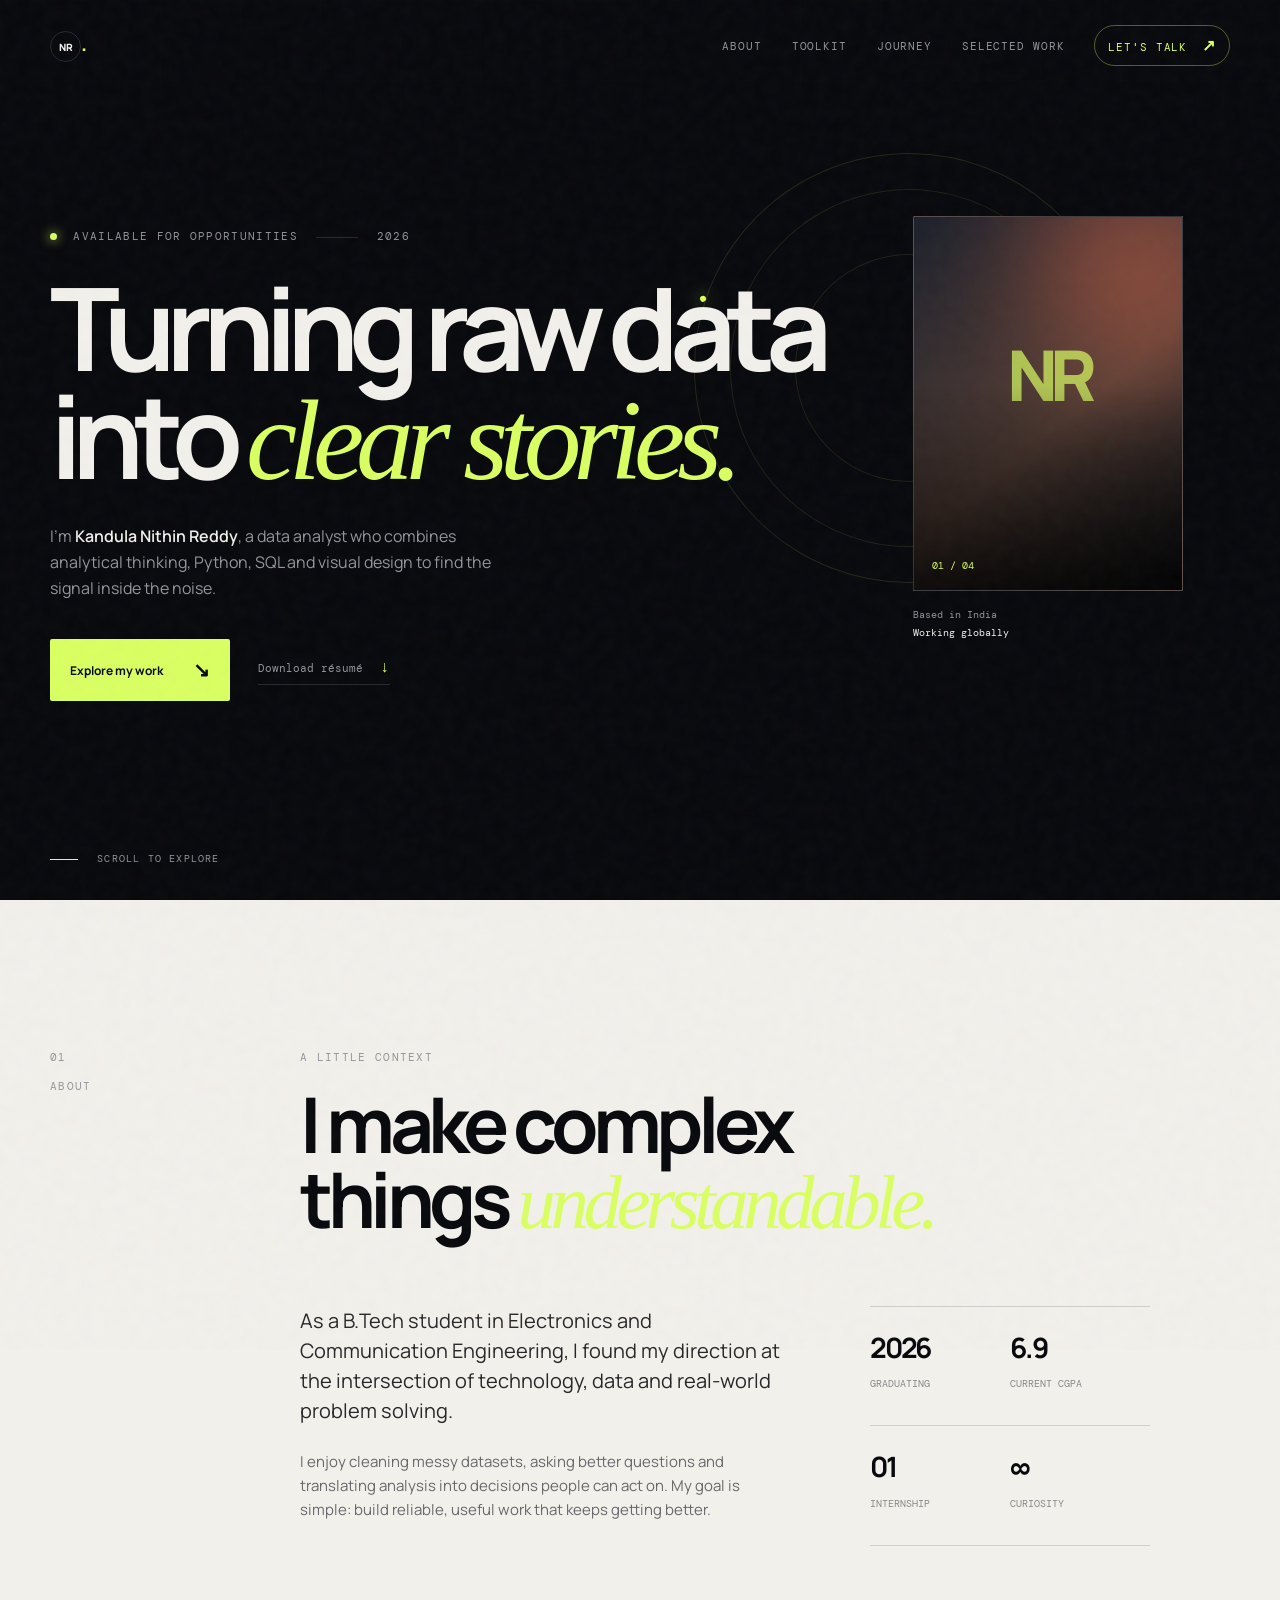
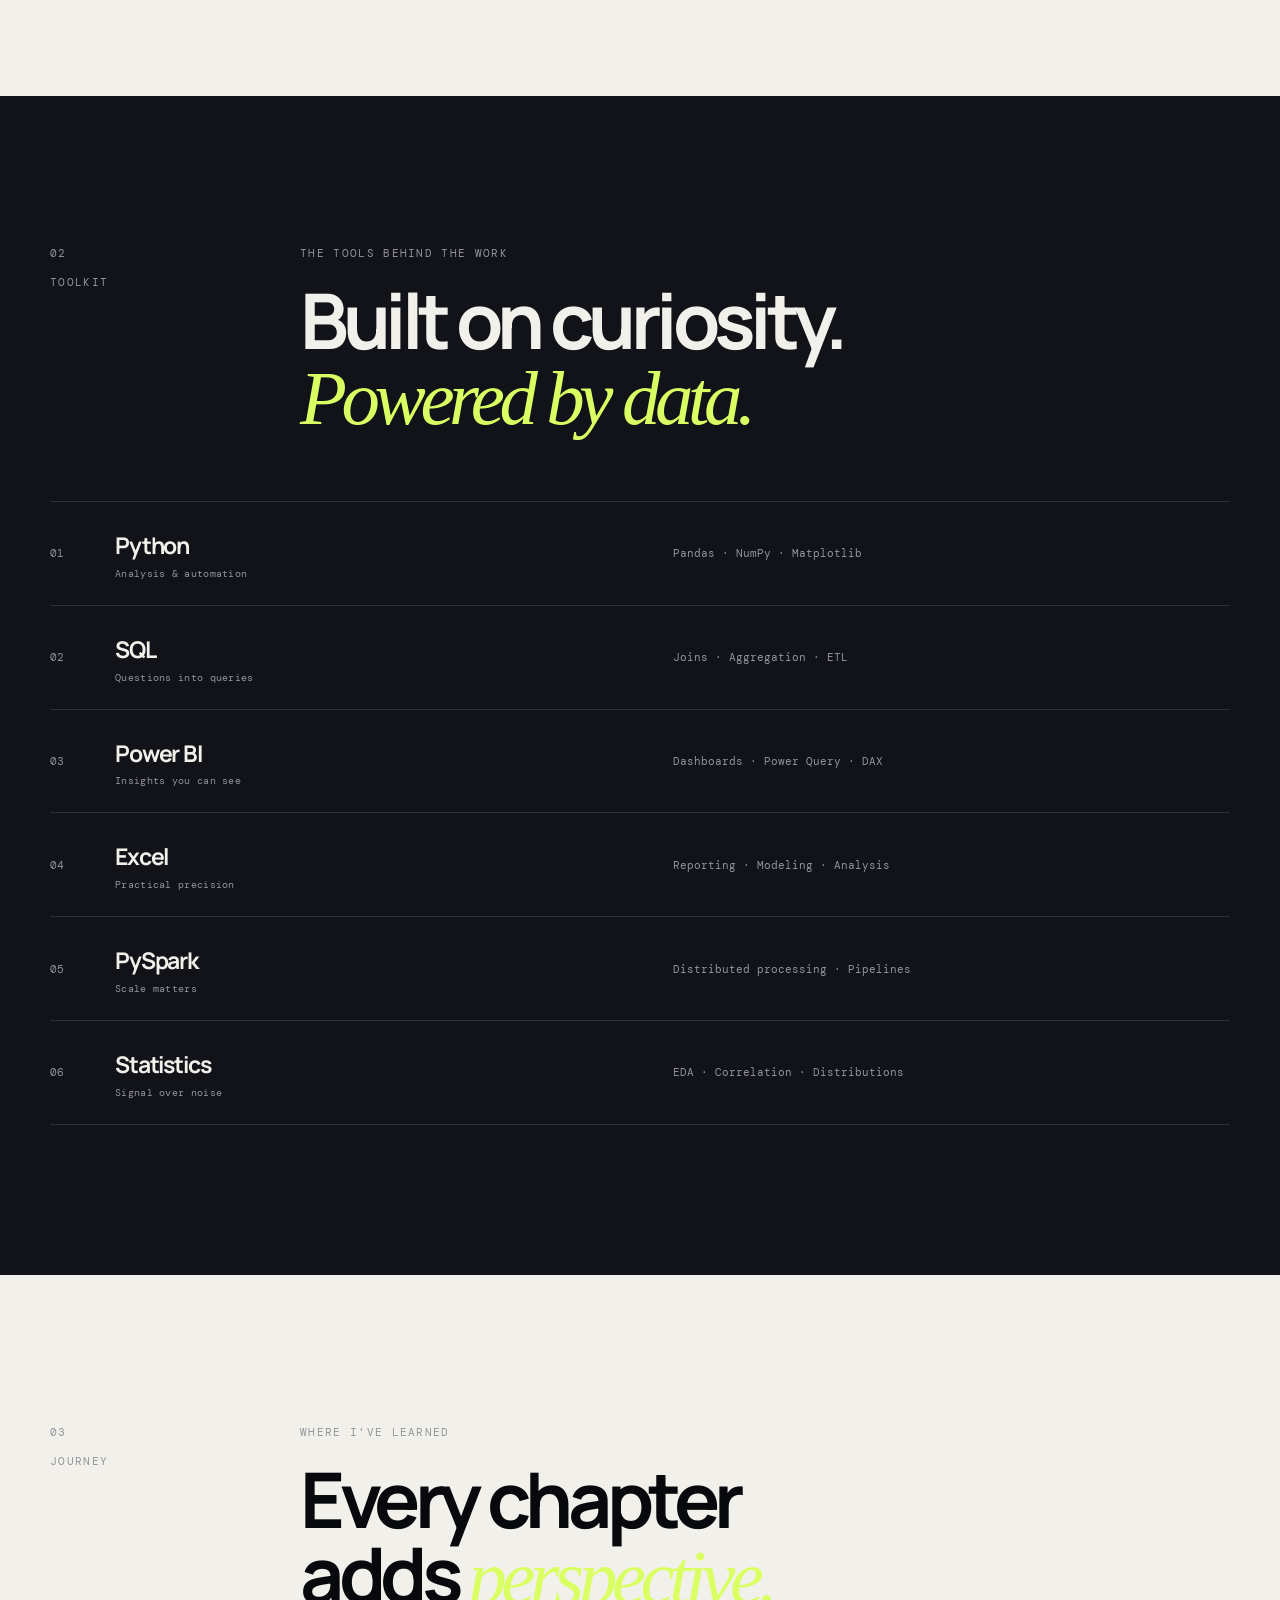
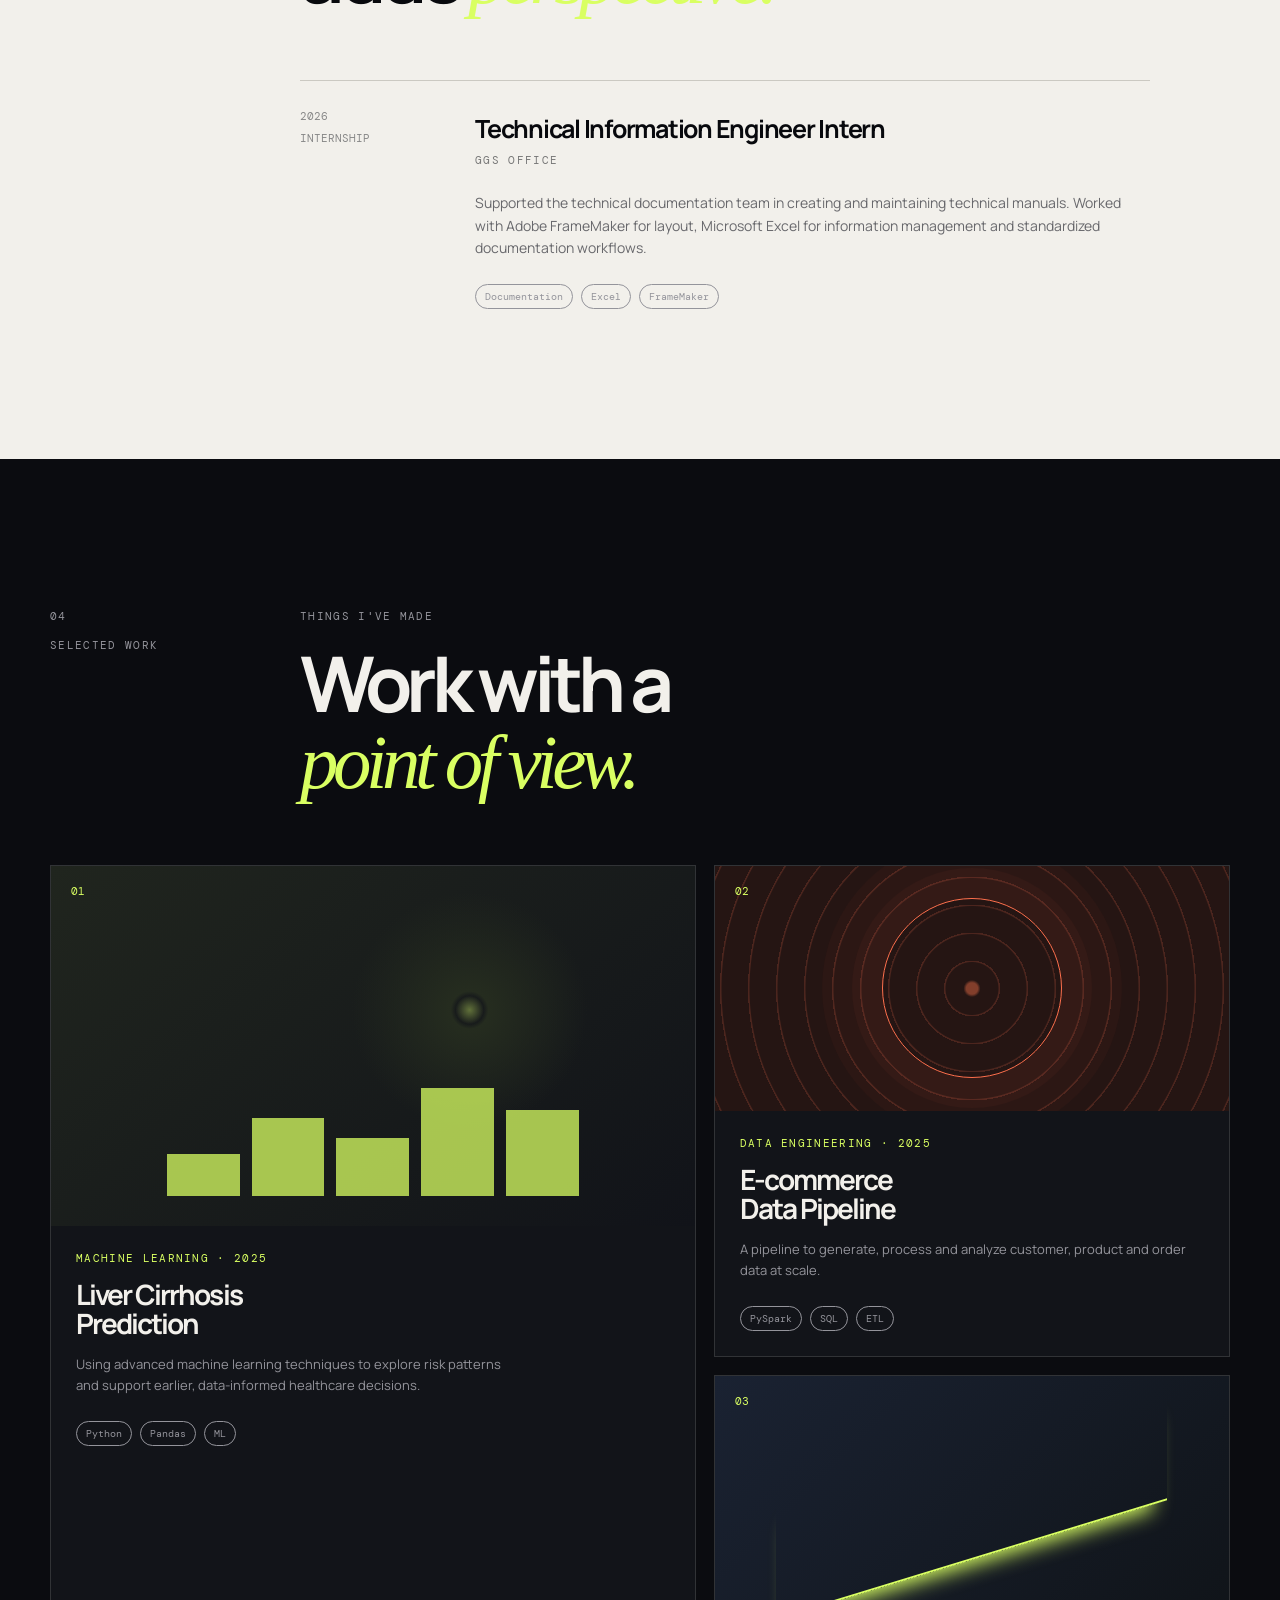
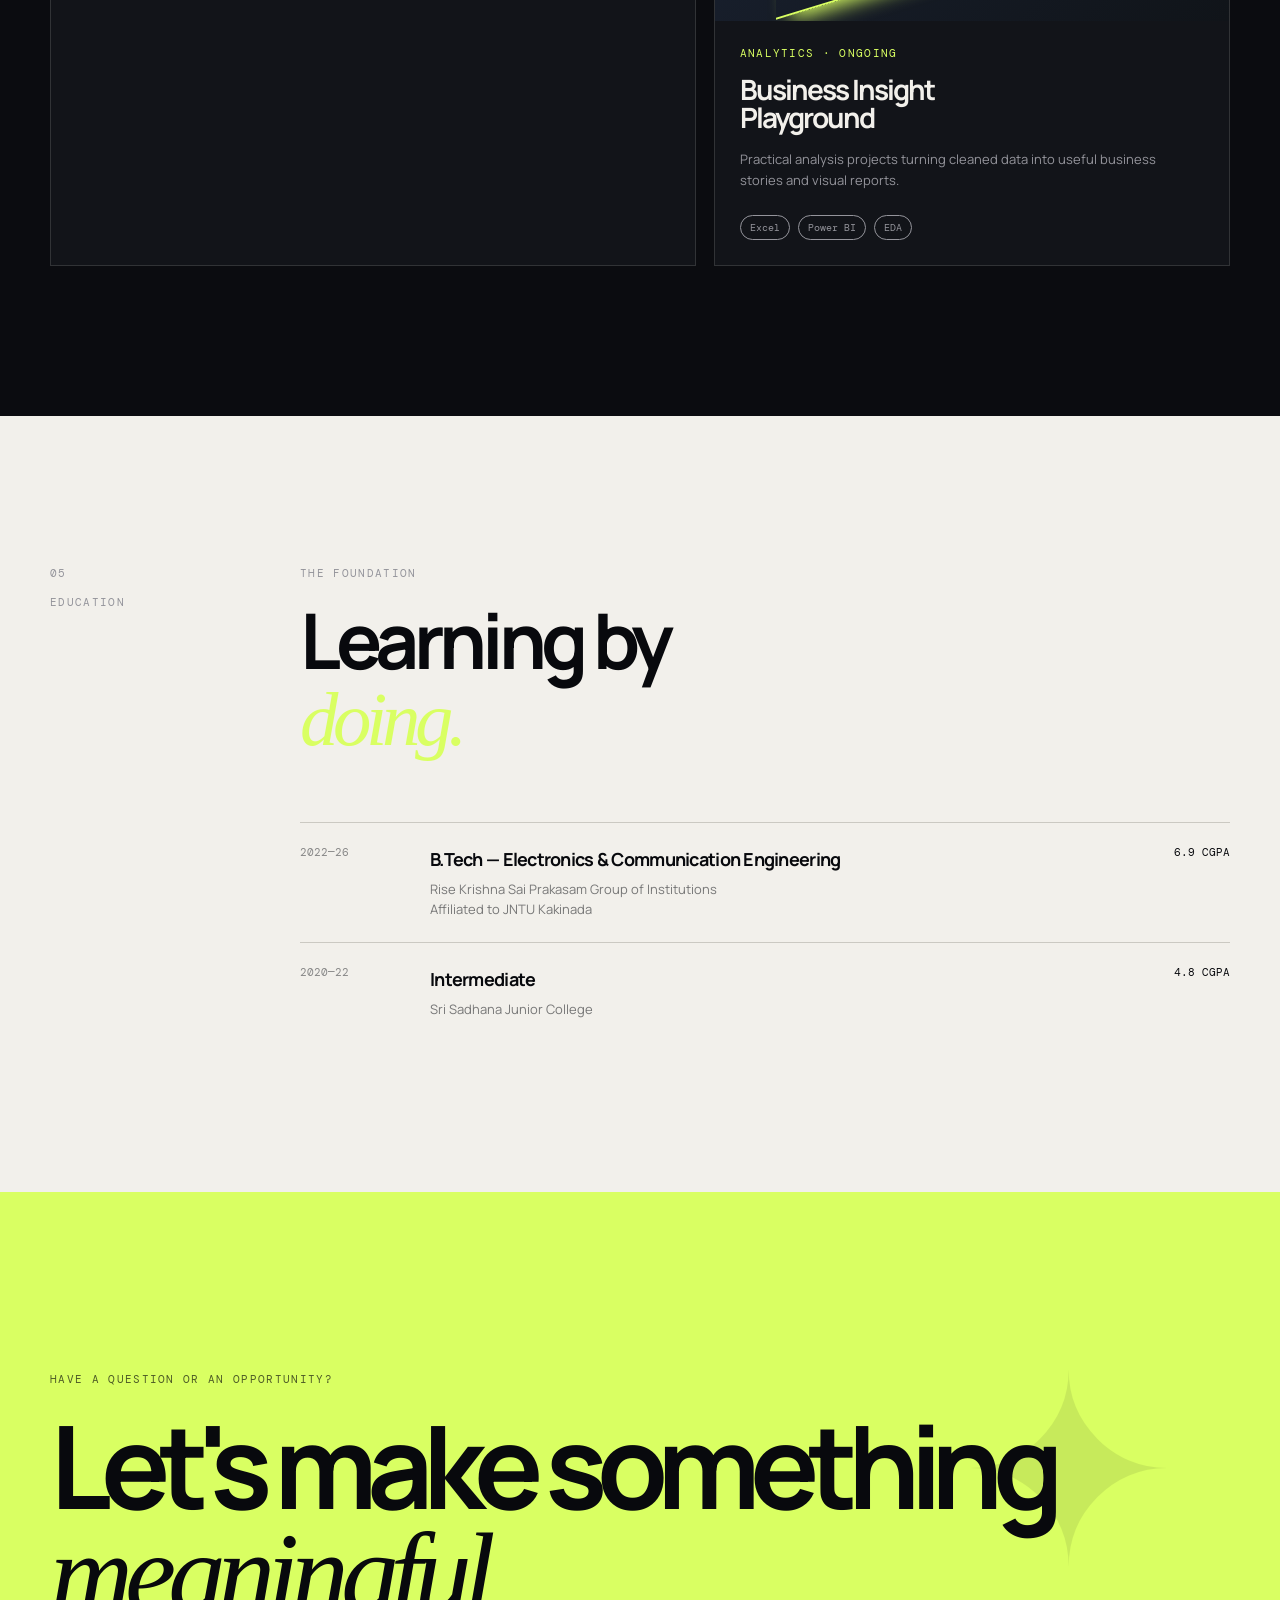
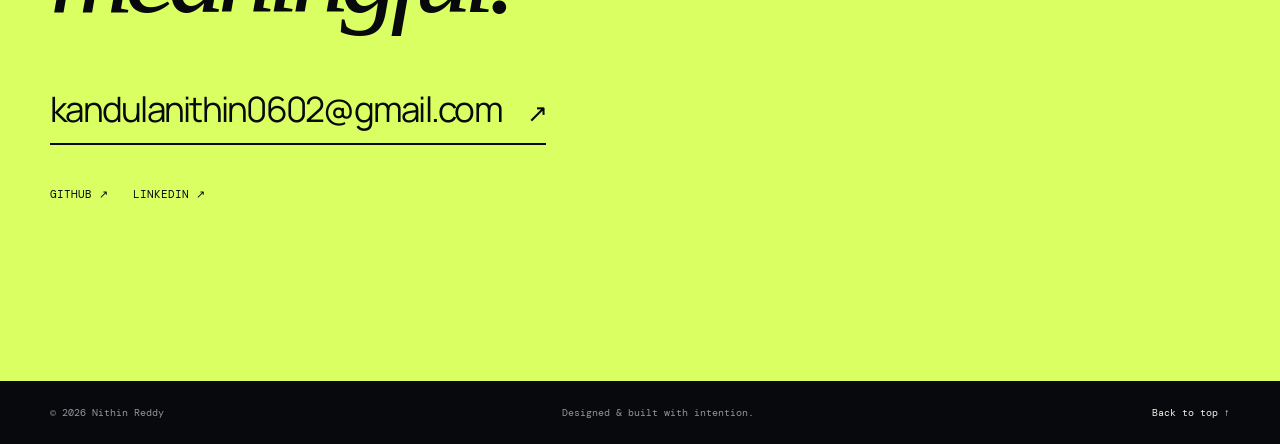
==== index.html @ 6dc70c44 "Create cinematic portfolio redesign with responsive motion and premium visual system." ====
<!doctype html>
<html lang="en">
<head>
  <meta charset="UTF-8">
  <meta name="viewport" content="width=device-width, initial-scale=1.0">
  <meta name="theme-color" content="#08090d">
  <meta name="description" content="Kandula Nithin Reddy — Data Analyst building clear stories from complex data.">
  <title>Nithin Reddy — Data Analyst</title>
  <link rel="preconnect" href="https://fonts.googleapis.com">
  <link rel="preconnect" href="https://fonts.gstatic.com" crossorigin>
  <link href="https://fonts.googleapis.com/css2?family=DM+Mono:wght@400;500&family=Manrope:wght@400;500;600;700;800&display=swap" rel="stylesheet">
  <link rel="stylesheet" href="style.css">
</head>
<body>
  <div class="noise" aria-hidden="true"></div>
  <div class="progress" aria-hidden="true"><span></span></div>

  <header class="navbar" id="top">
    <div class="container nav-container">
      <a class="logo" href="#home" aria-label="Nithin Reddy home"><span>NR</span><i>.</i></a>
      <button class="menu-toggle" type="button" aria-label="Open navigation" aria-expanded="false"><span></span><span></span></button>
      <nav aria-label="Primary navigation">
        <a href="#about">About</a><a href="#skills">Toolkit</a><a href="#experience">Journey</a><a href="#projects">Selected work</a><a href="#contact" class="nav-contact">Let's talk <b>↗</b></a>
      </nav>
    </div>
  </header>

  <main>
    <section id="home" class="hero container">
      <div class="hero-orbit" aria-hidden="true"><span></span><span></span><span></span></div>
      <div class="hero-copy reveal">
        <p class="eyebrow"><span class="status-dot"></span> Available for opportunities <span class="eyebrow-line"></span> 2026</p>
        <h1>Turning raw data<br>into <em>clear stories.</em></h1>
        <p class="hero-description">I'm <strong>Kandula Nithin Reddy</strong>, a data analyst who combines analytical thinking, Python, SQL and visual design to find the signal inside the noise.</p>
        <div class="hero-actions"><a class="button button-primary" href="#projects">Explore my work <span>↘</span></a><a class="text-link" href="assets/resume.pdf" download>Download résumé <span>↓</span></a></div>
      </div>
      <div class="hero-aside reveal reveal-delay">
        <div class="portrait-frame"><div class="portrait-glow"></div><img src="assets/profile.jpeg" alt="Portrait of Nithin Reddy" onerror="this.style.display='none'"><span class="portrait-initials">NR</span><span class="frame-label">01 / 04</span></div>
        <p class="aside-note">Based in India<br><span>Working globally</span></p>
      </div>
      <div class="scroll-cue"><span></span> Scroll to explore</div>
    </section>

    <section id="about" class="section about-section">
      <div class="container split-layout"><div class="section-marker reveal">01 <span>About</span></div><div class="section-content reveal"><p class="eyebrow">A little context</p><h2>I make complex<br>things <em>understandable.</em></h2><div class="about-grid"><div><p class="lead">As a B.Tech student in Electronics and Communication Engineering, I found my direction at the intersection of technology, data and real-world problem solving.</p><p>I enjoy cleaning messy datasets, asking better questions and translating analysis into decisions people can act on. My goal is simple: build reliable, useful work that keeps getting better.</p></div><div class="facts"><div><b>2026</b><span>Graduating</span></div><div><b>6.9</b><span>Current CGPA</span></div><div><b>01</b><span>Internship</span></div><div><b>∞</b><span>Curiosity</span></div></div></div></div></div>
    </section>

    <section id="skills" class="section skills-section"><div class="container"><div class="section-heading reveal"><div class="section-marker">02 <span>Toolkit</span></div><div><p class="eyebrow">The tools behind the work</p><h2>Built on curiosity.<br><em>Powered by data.</em></h2></div></div><div class="skills-list reveal"><div><span>01</span><h3>Python <small>Analysis & automation</small></h3><p>Pandas · NumPy · Matplotlib</p></div><div><span>02</span><h3>SQL <small>Questions into queries</small></h3><p>Joins · Aggregation · ETL</p></div><div><span>03</span><h3>Power BI <small>Insights you can see</small></h3><p>Dashboards · Power Query · DAX</p></div><div><span>04</span><h3>Excel <small>Practical precision</small></h3><p>Reporting · Modeling · Analysis</p></div><div><span>05</span><h3>PySpark <small>Scale matters</small></h3><p>Distributed processing · Pipelines</p></div><div><span>06</span><h3>Statistics <small>Signal over noise</small></h3><p>EDA · Correlation · Distributions</p></div></div></div></section>

    <section id="experience" class="section experience-section"><div class="container split-layout"><div class="section-marker reveal">03 <span>Journey</span></div><div class="section-content reveal"><p class="eyebrow">Where I've learned</p><h2>Every chapter<br>adds <em>perspective.</em></h2><article class="experience-card"><div class="experience-meta"><span>2026</span><span>Internship</span></div><div><h3>Technical Information Engineer Intern</h3><p class="company">GGS Office</p><p>Supported the technical documentation team in creating and maintaining technical manuals. Worked with Adobe FrameMaker for layout, Microsoft Excel for information management and standardized documentation workflows.</p><div class="tags"><span>Documentation</span><span>Excel</span><span>FrameMaker</span></div></div></article></div></div></section>

    <section id="projects" class="section projects-section"><div class="container"><div class="section-heading reveal"><div class="section-marker">04 <span>Selected work</span></div><div><p class="eyebrow">Things I've made</p><h2>Work with a<br><em>point of view.</em></h2></div></div><div class="projects-grid"><article class="project-card project-feature reveal"><div class="project-visual visual-one"><span>01</span><div class="data-bars"><i></i><i></i><i></i><i></i><i></i></div></div><div class="project-body"><p class="project-type">Machine learning · 2025</p><h3>Liver Cirrhosis<br>Prediction</h3><p>Using advanced machine learning techniques to explore risk patterns and support earlier, data-informed healthcare decisions.</p><div class="tags"><span>Python</span><span>Pandas</span><span>ML</span></div></div></article><article class="project-card reveal reveal-delay"><div class="project-visual visual-two"><span>02</span><div class="ring"></div></div><div class="project-body"><p class="project-type">Data engineering · 2025</p><h3>E-commerce<br>Data Pipeline</h3><p>A pipeline to generate, process and analyze customer, product and order data at scale.</p><div class="tags"><span>PySpark</span><span>SQL</span><span>ETL</span></div></div></article><article class="project-card reveal"><div class="project-visual visual-three"><span>03</span><div class="chart-line"></div></div><div class="project-body"><p class="project-type">Analytics · Ongoing</p><h3>Business Insight<br>Playground</h3><p>Practical analysis projects turning cleaned data into useful business stories and visual reports.</p><div class="tags"><span>Excel</span><span>Power BI</span><span>EDA</span></div></div></article></div></div></section>

    <section id="education" class="section education-section"><div class="container split-layout"><div class="section-marker reveal">05 <span>Education</span></div><div class="section-content reveal"><p class="eyebrow">The foundation</p><h2>Learning by<br><em>doing.</em></h2><div class="education-row"><span>2022—26</span><div><h3>B.Tech — Electronics & Communication Engineering</h3><p>Rise Krishna Sai Prakasam Group of Institutions<br>Affiliated to JNTU Kakinada</p></div><strong>6.9 CGPA</strong></div><div class="education-row"><span>2020—22</span><div><h3>Intermediate</h3><p>Sri Sadhana Junior College</p></div><strong>4.8 CGPA</strong></div></div></div></section>

    <section id="contact" class="contact-section"><div class="container contact-inner reveal"><p class="eyebrow">Have a question or an opportunity?</p><h2>Let's make something<br><em>meaningful.</em></h2><a class="contact-email" href="mailto:kandulanithin0602@gmail.com">kandulanithin0602@gmail.com <span>↗</span></a><div class="social-links"><a href="https://github.com/KandulaReddy0602" target="_blank" rel="noreferrer">GitHub ↗</a><a href="https://www.linkedin.com/in/kandula-nithin-3bbb7a274" target="_blank" rel="noreferrer">LinkedIn ↗</a></div></div></section>
  </main>
  <footer><div class="container"><span>© 2026 Nithin Reddy</span><span>Designed & built with intention.</span><a href="#top">Back to top ↑</a></div></footer>
  <script src="script.js"></script>
</body>
</html>
---- style.css ----
@import url('https://fonts.googleapis.com/css2?family=DM+Mono:wght@400;500&family=Manrope:wght@400;500;600;700;800&display=swap');
:root{--ink:#08090d;--paper:#f2f0eb;--muted:#94949b;--line:rgba(242,240,235,.14);--acid:#d9ff62;--orange:#ff704d;--max:1180px}*{box-sizing:border-box;margin:0;padding:0}html{scroll-behavior:smooth}body{background:var(--ink);color:var(--paper);font-family:Manrope, sans-serif;line-height:1.6;overflow-x:hidden}body:before{content:"";position:fixed;inset:0;pointer-events:none;opacity:.06;background-image:linear-gradient(rgba(255,255,255,.15) 1px,transparent 1px),linear-gradient(90deg,rgba(255,255,255,.15) 1px,transparent 1px);background-size:80px 80px;mask-image:linear-gradient(to bottom,black,transparent 70%)}a{color:inherit;text-decoration:none}.container{width:min(calc(100% - 80px),var(--max));margin:auto}.noise{position:fixed;inset:-50%;z-index:20;pointer-events:none;opacity:.045;background-image:url("data:image/svg+xml,%3Csvg viewBox='0 0 180 180' xmlns='http://www.w3.org/2000/svg'%3E%3Cfilter id='n'%3E%3CfeTurbulence type='fractalNoise' baseFrequency='.8' numOctaves='4' stitchTiles='stitch'/%3E%3C/filter%3E%3Crect width='100%25' height='100%25' filter='url(%23n)' opacity='.7'/%3E%3C/svg%3E");animation:noise .2s steps(2) infinite}.progress{position:fixed;top:0;left:0;right:0;height:3px;z-index:100;background:transparent}.progress span{display:block;height:100%;width:0;background:var(--acid);box-shadow:0 0 16px var(--acid)}.navbar{position:fixed;top:0;left:0;right:0;z-index:50;padding:25px 0;border-bottom:1px solid transparent;transition:.3s}.navbar.scrolled{background:rgba(8,9,13,.82);backdrop-filter:blur(16px);border-color:var(--line)}.nav-container{display:flex;justify-content:space-between;align-items:center}.logo{font-size:19px;font-weight:800;letter-spacing:-1px}.logo span{display:inline-grid;place-items:center;width:31px;height:31px;border:1px solid var(--line);border-radius:50%;font-size:10px;letter-spacing:0}.logo i{color:var(--acid);font-style:normal}.navbar nav{display:flex;align-items:center;gap:30px;font:11px 'DM Mono',monospace;text-transform:uppercase;letter-spacing:.08em;color:var(--muted)}nav a{transition:.25s}nav a:hover{color:var(--paper)}.nav-contact{color:var(--acid);border:1px solid rgba(217,255,98,.35);padding:9px 13px;border-radius:30px}.nav-contact b{font-size:16px;margin-left:7px}.menu-toggle{display:none;background:none;border:0}.hero{min-height:100vh;position:relative;display:flex;align-items:center;padding-top:110px;padding-bottom:80px}.hero-copy{width:68%;position:relative;z-index:2}.eyebrow,.project-type,.company{font:11px 'DM Mono',monospace;letter-spacing:.12em;text-transform:uppercase;color:var(--muted)}.status-dot{display:inline-block;width:7px;height:7px;background:var(--acid);border-radius:50%;margin-right:8px;box-shadow:0 0 12px var(--acid)}.eyebrow-line{display:inline-block;width:42px;height:1px;background:var(--line);vertical-align:middle;margin:0 10px}.hero h1{font-size:clamp(60px,9vw,128px);line-height:.94;letter-spacing:-.085em;font-weight:700;margin:30px 0}.hero h1 em,.section-content h2 em,.section-heading h2 em,.contact-inner h2 em{font-family:Georgia,serif;font-weight:400;color:var(--acid);letter-spacing:-.07em}.hero-description{max-width:465px;color:var(--muted);font-size:16px}.hero-description strong{color:var(--paper);font-weight:600}.hero-actions{display:flex;align-items:center;gap:28px;margin-top:38px}.button{display:inline-flex;gap:30px;align-items:center;padding:15px 20px;font-size:12px;font-weight:700}.button-primary{background:var(--acid);color:var(--ink);border-radius:2px}.button-primary span{font-size:20px}.text-link{font:11px 'DM Mono',monospace;color:var(--muted);border-bottom:1px solid var(--line);padding-bottom:7px}.text-link span{font-size:16px;color:var(--acid);margin-left:10px}.hero-aside{position:absolute;right:4%;top:24%;width:270px}.portrait-frame{height:375px;position:relative;border:1px solid var(--line);overflow:hidden;background:linear-gradient(140deg,#1b202b,#513c34 55%,#101216)}.portrait-frame:after{content:"";position:absolute;inset:0;background:linear-gradient(transparent 45%,rgba(0,0,0,.8))}.portrait-frame img{width:100%;height:100%;object-fit:cover;filter:grayscale(1) contrast(1.1);mix-blend-mode:screen;opacity:.75}.portrait-initials{position:absolute;top:42%;left:50%;transform:translate(-50%,-50%);font-size:70px;letter-spacing:-.12em;color:rgba(217,255,98,.7);font-weight:800}.frame-label{position:absolute;bottom:18px;left:18px;z-index:2;font:10px 'DM Mono',monospace;color:var(--acid)}.portrait-glow{position:absolute;width:180px;height:180px;border-radius:50%;background:var(--orange);filter:blur(65px);opacity:.5;top:-40px;right:-40px}.aside-note{font:10px 'DM Mono',monospace;color:var(--muted);line-height:1.8;margin-top:15px}.aside-note span{color:var(--paper)}.scroll-cue{position:absolute;bottom:35px;left:0;font:10px 'DM Mono',monospace;color:var(--muted);text-transform:uppercase;letter-spacing:.12em}.scroll-cue span{display:inline-block;width:28px;height:1px;background:var(--acid);vertical-align:middle;margin-right:12px}.hero-orbit{position:absolute;right:9%;top:17%;width:430px;height:430px;border:1px solid rgba(217,255,98,.12);border-radius:50%;transform:rotate(-24deg)}.hero-orbit:before,.hero-orbit:after{content:"";position:absolute;inset:35px;border:1px solid rgba(217,255,98,.1);border-radius:50%;transform:rotate(60deg)}.hero-orbit:after{inset:100px;transform:rotate(-30deg)}.hero-orbit span{position:absolute;width:6px;height:6px;border-radius:50%;background:var(--acid);box-shadow:0 0 18px var(--acid)}.hero-orbit span:first-child{top:15%;left:12%}.hero-orbit span:nth-child(2){right:5%;top:45%;background:var(--orange);box-shadow:0 0 18px var(--orange)}.hero-orbit span:last-child{bottom:12%;left:45%}.section{padding:150px 0}.about-section,.experience-section,.education-section{background:var(--paper);color:var(--ink)}.split-layout{display:grid;grid-template-columns:180px 1fr;gap:70px}.section-marker{font:11px 'DM Mono',monospace;color:var(--muted);text-transform:uppercase;letter-spacing:.12em}.section-marker span{display:block;margin-top:15px;color:inherit}.section-content h2,.section-heading h2{font-size:clamp(44px,6vw,78px);line-height:.98;letter-spacing:-.07em;margin:22px 0 65px}.about-grid{display:grid;grid-template-columns:1fr 280px;gap:80px;max-width:850px}.about-grid p{color:#68686c;font-size:15px;margin-bottom:24px}.about-grid .lead{font-size:20px;line-height:1.5;color:#28282b}.facts{display:grid;grid-template-columns:1fr 1fr;gap:0;border-top:1px solid #d0cec8}.facts div{padding:18px 0;border-bottom:1px solid #d0cec8}.facts b{display:block;font-size:28px;letter-spacing:-.08em}.facts span{font:10px 'DM Mono',monospace;text-transform:uppercase;color:#888}.skills-section{background:#111319}.section-heading{display:grid;grid-template-columns:180px 1fr;gap:70px}.section-heading h2{margin-top:22px}.skills-list{border-top:1px solid var(--line)}.skills-list>div{display:grid;grid-template-columns:65px 1fr 1fr;align-items:center;border-bottom:1px solid var(--line);padding:25px 0;transition:.3s}.skills-list>div:hover{padding-left:15px;color:var(--acid)}.skills-list span{font:11px 'DM Mono',monospace;color:var(--muted)}.skills-list h3{font-size:23px;letter-spacing:-.05em}.skills-list h3 small{display:block;font:10px 'DM Mono',monospace;color:var(--muted);letter-spacing:.03em;margin-top:3px}.skills-list p{font:11px 'DM Mono',monospace;color:var(--muted)}.experience-card{border-top:1px solid #cbc9c2;padding-top:28px;display:grid;grid-template-columns:145px 1fr;gap:30px;max-width:850px}.experience-meta{font:11px 'DM Mono',monospace;text-transform:uppercase;color:#888}.experience-meta span{display:block;margin-bottom:8px}.experience-card h3{font-size:25px;letter-spacing:-.05em;margin-bottom:4px}.experience-card .company{color:#777;margin-bottom:25px}.experience-card p:not(.company){color:#68686c;max-width:650px;font-size:14px}.tags{display:flex;flex-wrap:wrap;gap:8px;margin-top:25px}.tags span{font:10px 'DM Mono',monospace;border:1px solid currentColor;border-radius:20px;padding:5px 9px;color:var(--muted)}.projects-section{background:#0b0c10}.projects-grid{display:grid;grid-template-columns:1.25fr 1fr;gap:18px}.project-card{border:1px solid var(--line);background:#121419;transition:.4s;overflow:hidden}.project-card:hover{transform:translateY(-8px);border-color:rgba(217,255,98,.5)}.project-feature{grid-row:span 2}.project-visual{height:245px;position:relative;overflow:hidden}.project-feature .project-visual{height:360px}.project-visual>span{position:absolute;top:18px;left:20px;z-index:2;font:11px 'DM Mono',monospace;color:var(--acid)}.visual-one{background:radial-gradient(circle at 65% 40%,#61713a,transparent 3%,#252c1f 4%,transparent 25%),linear-gradient(140deg,#20251e,#111319)}.visual-two{background:radial-gradient(circle,#823e2b 0 2%,transparent 3%),repeating-radial-gradient(circle at 50% 50%,transparent 0 26px,rgba(255,112,77,.18) 27px 28px),#251513}.visual-three{background:linear-gradient(135deg,#1a2232,#101419)}.data-bars{position:absolute;bottom:30px;left:18%;right:18%;height:120px;display:flex;gap:12px;align-items:end}.data-bars i{display:block;flex:1;background:var(--acid);opacity:.75}.data-bars i:nth-child(1){height:35%}.data-bars i:nth-child(2){height:65%}.data-bars i:nth-child(3){height:48%}.data-bars i:nth-child(4){height:90%}.data-bars i:nth-child(5){height:72%}.ring{position:absolute;width:180px;height:180px;border:1px solid var(--orange);border-radius:50%;left:50%;top:50%;transform:translate(-50%,-50%);box-shadow:0 0 0 30px rgba(255,112,77,.04),0 0 0 60px rgba(255,112,77,.03)}.chart-line{position:absolute;inset:25% 12%;border-bottom:2px solid var(--acid);transform:skewY(-17deg);box-shadow:0 20px 20px -15px var(--acid)}.project-body{padding:25px}.project-type{color:var(--acid);margin-bottom:15px}.project-body h3{font-size:28px;letter-spacing:-.07em;line-height:1.02;margin-bottom:17px}.project-body>p:not(.project-type){font-size:13px;color:var(--muted);max-width:450px}.education-row{display:grid;grid-template-columns:130px 1fr 100px;border-top:1px solid #cbc9c2;padding:22px 0;align-items:start}.education-row>span,.education-row>strong{font:11px 'DM Mono',monospace;color:#888}.education-row h3{font-size:18px;letter-spacing:-.04em}.education-row p{font-size:13px;color:#777;margin-top:5px}.education-row strong{text-align:right;color:var(--ink)}.contact-section{padding:180px 0;background:var(--acid);color:var(--ink);position:relative;overflow:hidden}.contact-section:after{content:"✦";position:absolute;right:8%;top:18%;font-size:260px;line-height:1;opacity:.08}.contact-inner{position:relative;z-index:1}.contact-inner .eyebrow{color:#4d5b26}.contact-inner h2{font-size:clamp(58px,9vw,125px);line-height:.9;letter-spacing:-.09em;margin:28px 0 55px}.contact-inner h2 em{color:var(--ink)}.contact-email{font-size:clamp(20px,3vw,35px);letter-spacing:-.05em;border-bottom:2px solid var(--ink);padding-bottom:10px}.contact-email span{font-size:.7em;margin-left:20px}.social-links{display:flex;gap:25px;margin-top:50px;font:11px 'DM Mono',monospace;text-transform:uppercase}.social-links a:hover{text-decoration:underline}footer{padding:25px 0;font:10px 'DM Mono',monospace;color:var(--muted)}footer .container{display:flex;justify-content:space-between}footer a{color:var(--paper)}.reveal{opacity:0;transform:translateY(25px);transition:opacity .8s ease,transform .8s ease}.reveal.visible{opacity:1;transform:none}.reveal-delay{transition-delay:.2s}@keyframes noise{0%{transform:translate(0)}25%{transform:translate(2%,1%)}50%{transform:translate(-1%,2%)}75%{transform:translate(1%,-2%)}100%{transform:translate(0)}}@media(max-width:800px){.container{width:min(calc(100% - 40px),var(--max))}.navbar{padding:18px 0}.menu-toggle{display:block;z-index:3}.menu-toggle span{display:block;width:23px;height:1px;background:var(--paper);margin:6px}.navbar nav{display:none;position:absolute;top:0;left:0;right:0;height:100vh;background:var(--ink);padding:100px 20px;flex-direction:column;align-items:flex-start;font-size:22px}.navbar nav.open{display:flex}.hero{min-height:900px;align-items:flex-start;padding-top:170px}.hero-copy{width:100%}.hero h1{font-size:clamp(57px,16vw,95px)}.hero-aside{position:absolute;top:auto;bottom:60px;right:20px;width:145px}.portrait-frame{height:190px}.hero-orbit{width:280px;height:280px;right:-70px;top:25%;opacity:.5}.scroll-cue{bottom:20px}.section{padding:100px 0}.split-layout,.section-heading{display:block}.section-marker{margin-bottom:45px}.section-content h2,.section-heading h2{margin-bottom:45px}.about-grid{display:block}.facts{margin-top:40px}.skills-list>div{grid-template-columns:40px 1fr}.skills-list p{grid-column:2;margin-top:10px}.experience-card{grid-template-columns:1fr;gap:15px}.projects-grid{display:block}.project-card{margin-bottom:18px}.project-feature .project-visual,.project-visual{height:240px}.education-row{grid-template-columns:75px 1fr}.education-row strong{grid-column:2;text-align:left;margin-top:10px}.contact-section{padding:120px 0}.contact-inner h2{font-size:17vw}footer .container{flex-direction:column;gap:10px}.hero-actions{flex-wrap:wrap}}
@media(prefers-reduced-motion:reduce){*,*:before,*:after{scroll-behavior:auto!important;animation:none!important;transition:none!important}}
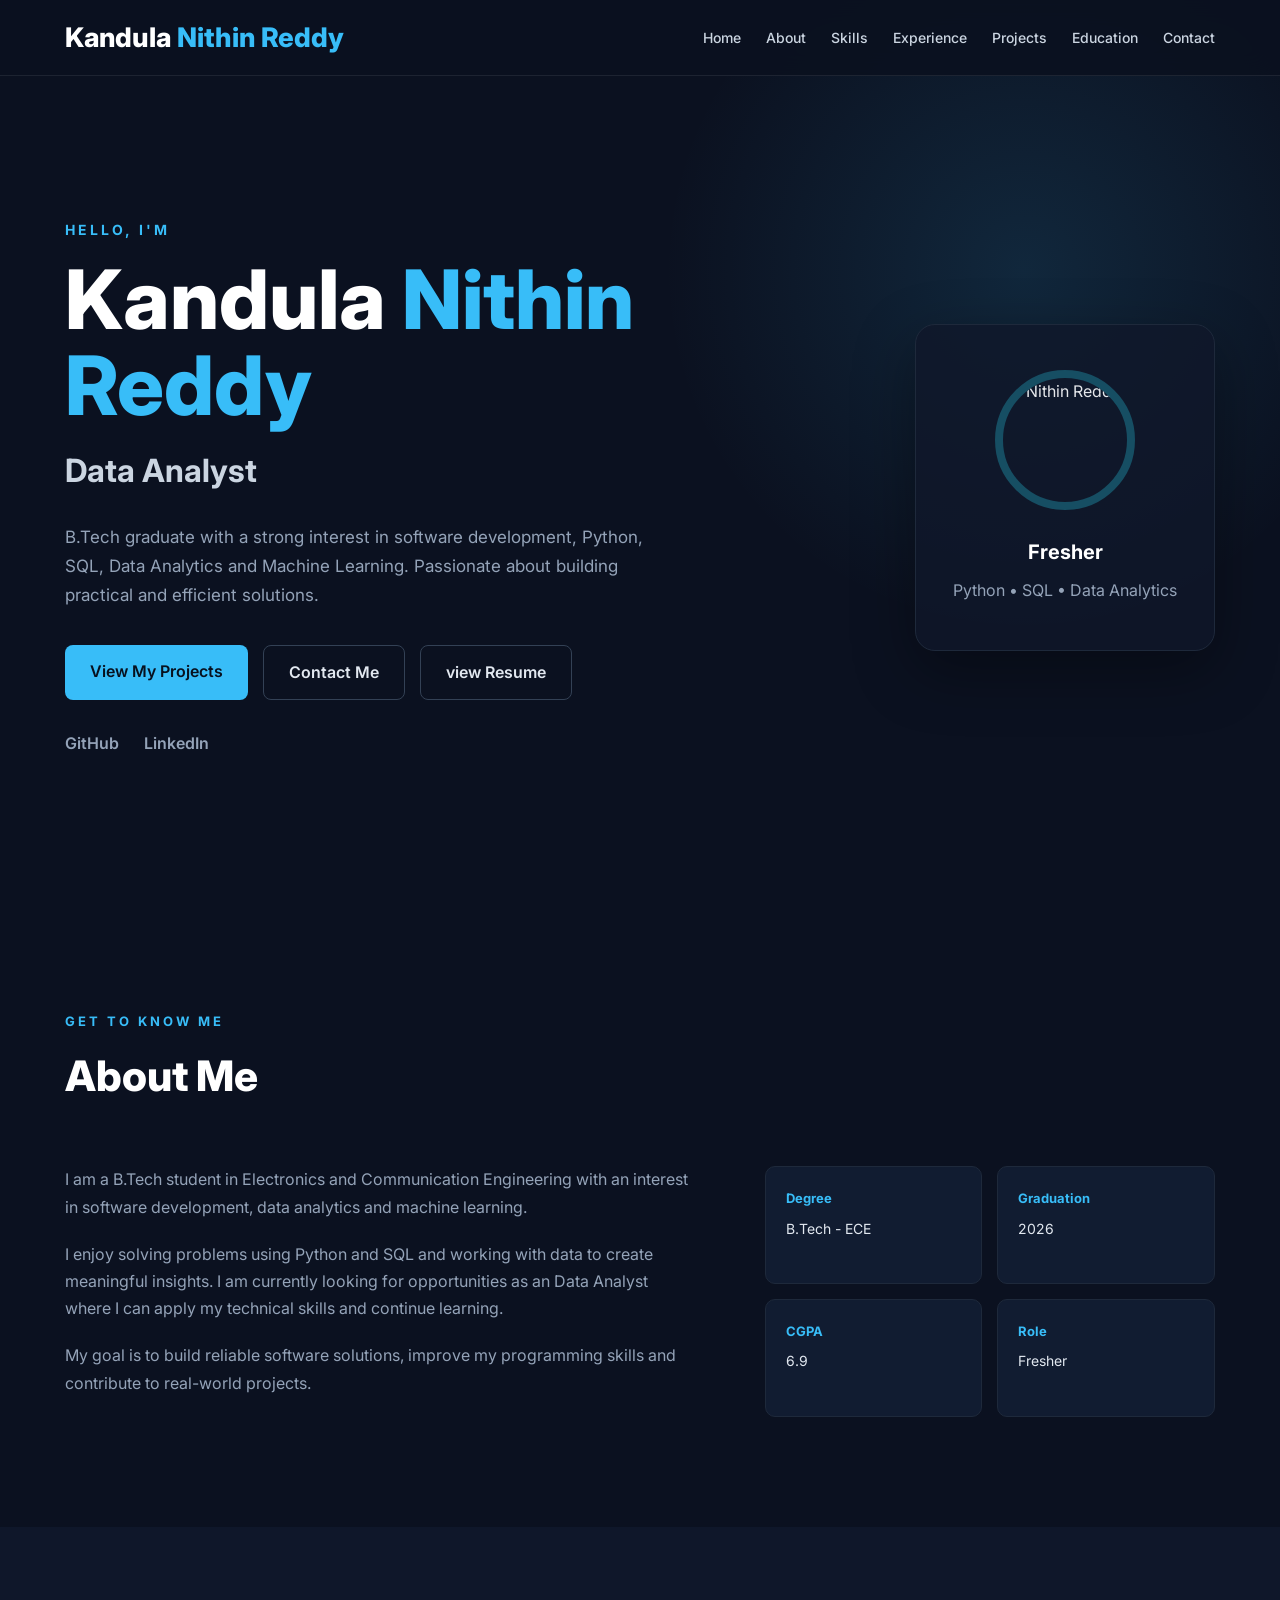
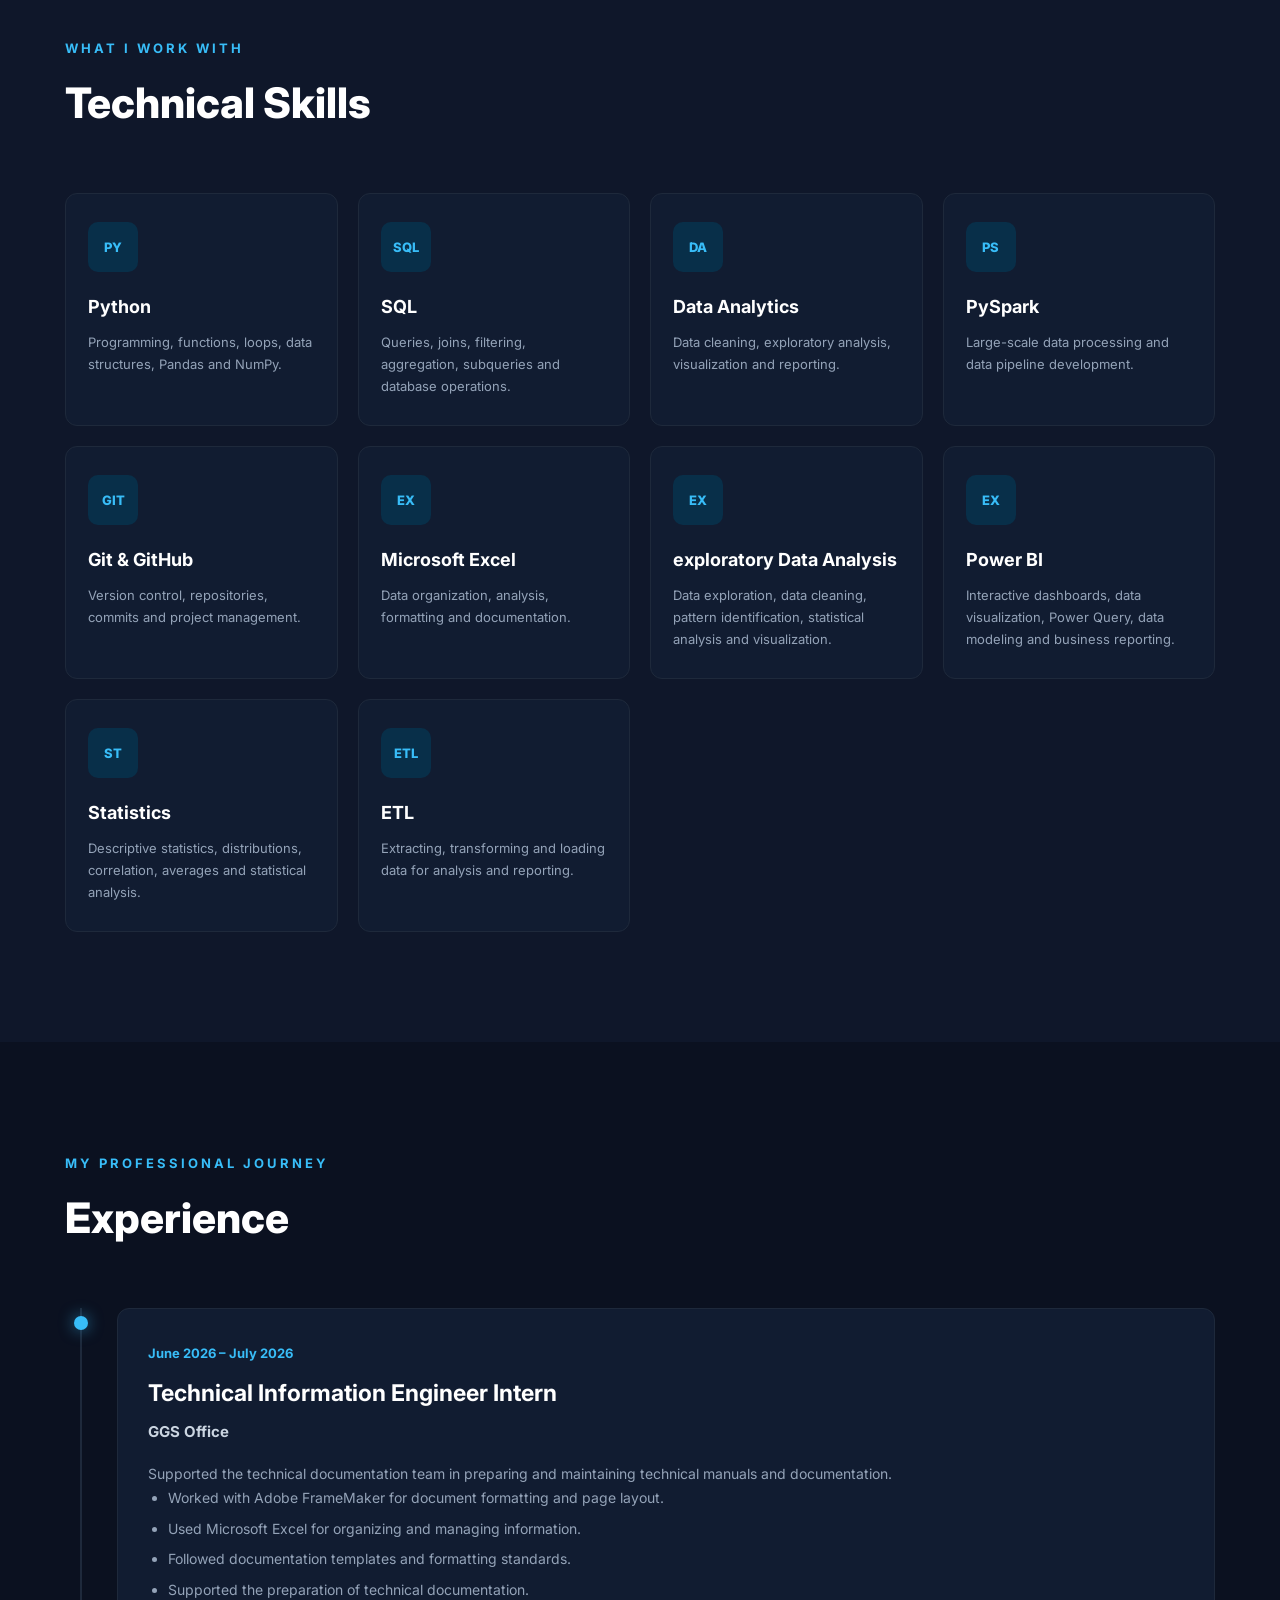
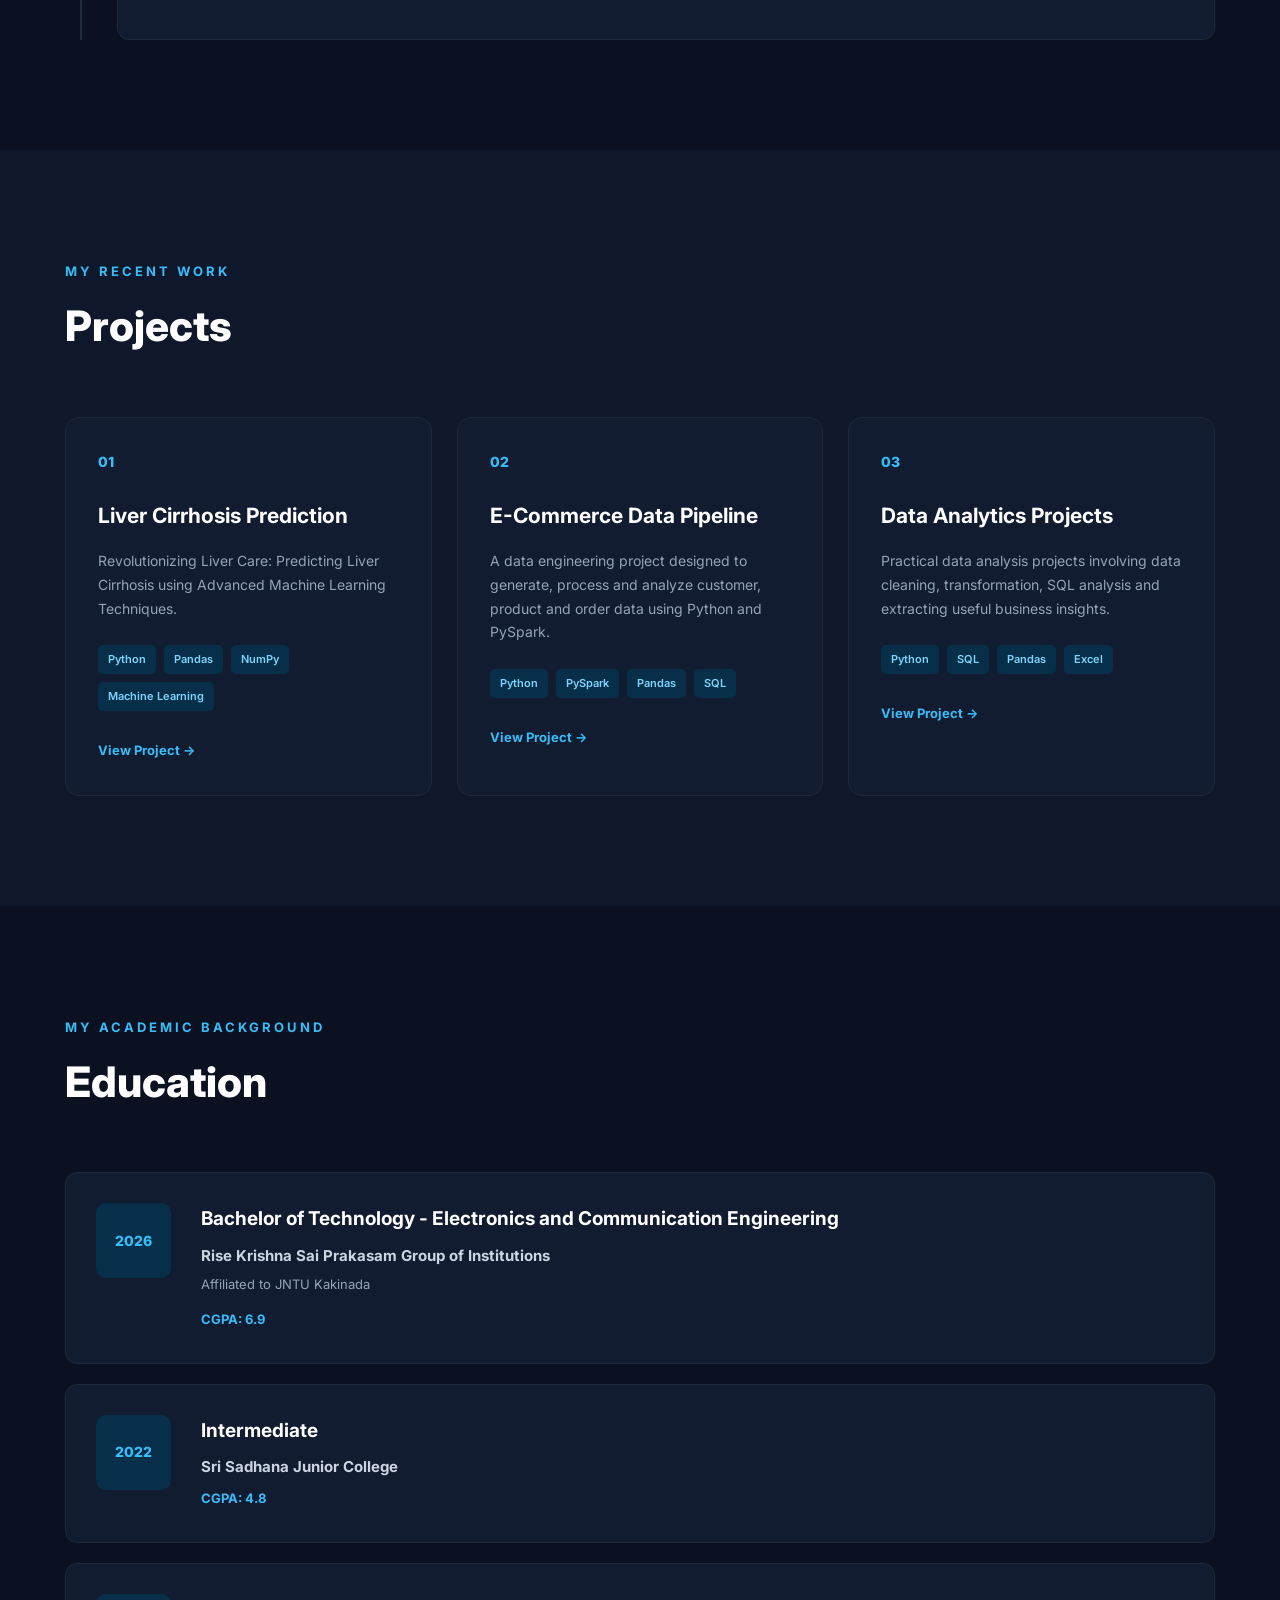
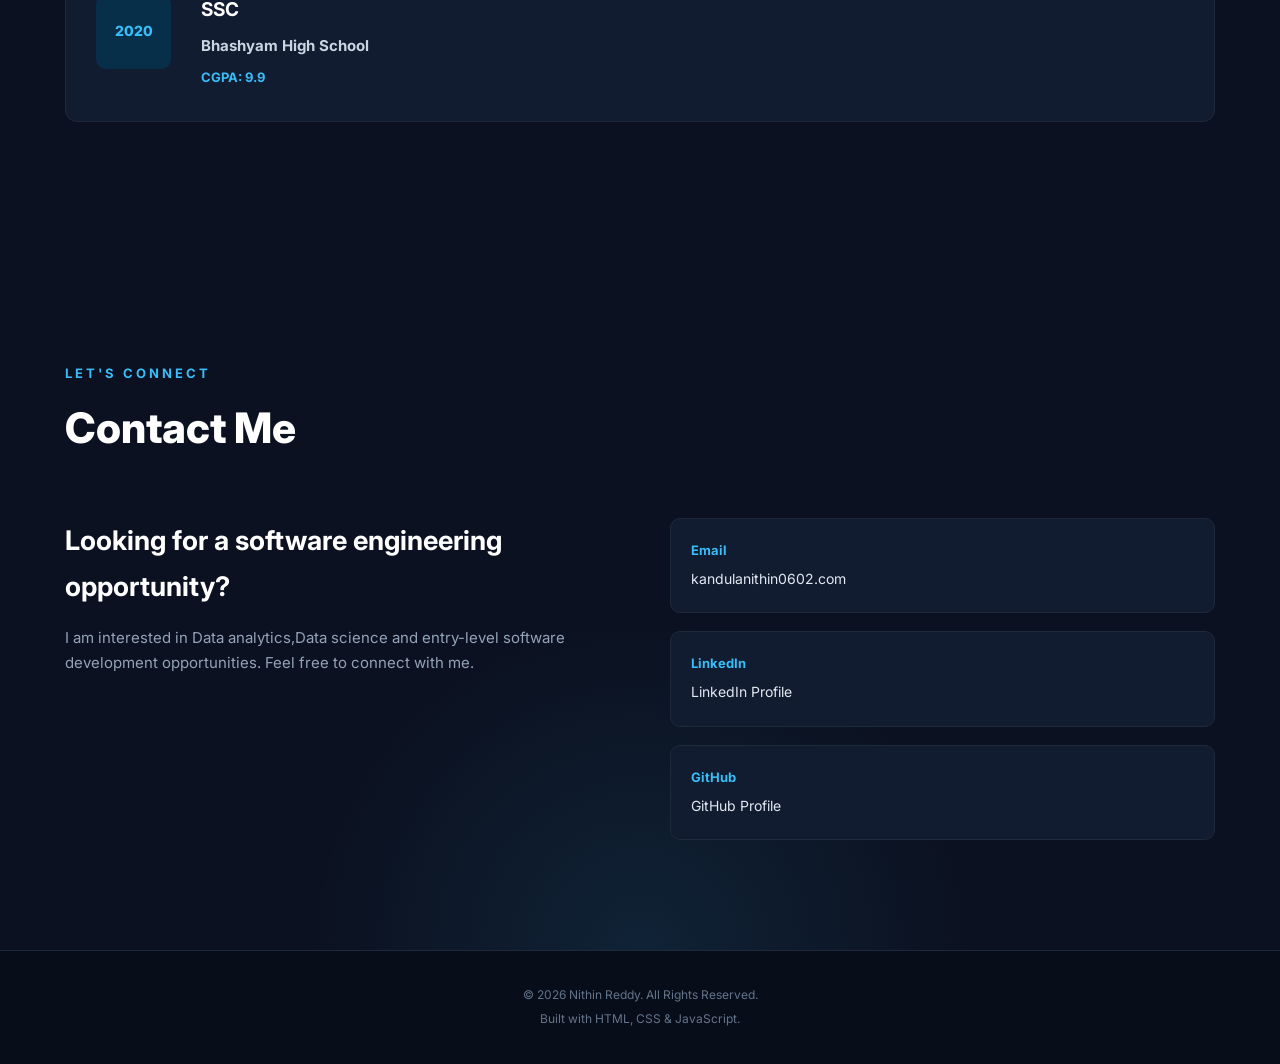
==== commit 477266e3: "Revert portfolio to original design and remove cinematic redesign." ====
--- a/index.html
+++ b/index.html
@@ -1,61 +1,649 @@
-<!doctype html>
+<!DOCTYPE html>
 <html lang="en">
 <head>
-  <meta charset="UTF-8">
-  <meta name="viewport" content="width=device-width, initial-scale=1.0">
-  <meta name="theme-color" content="#08090d">
-  <meta name="description" content="Kandula Nithin Reddy — Data Analyst building clear stories from complex data.">
-  <title>Nithin Reddy — Data Analyst</title>
-  <link rel="preconnect" href="https://fonts.googleapis.com">
-  <link rel="preconnect" href="https://fonts.gstatic.com" crossorigin>
-  <link href="https://fonts.googleapis.com/css2?family=DM+Mono:wght@400;500&family=Manrope:wght@400;500;600;700;800&display=swap" rel="stylesheet">
-  <link rel="stylesheet" href="style.css">
+    <meta charset="UTF-8">
+    <meta name="viewport" content="width=device-width, initial-scale=1.0">
+
+    <title>Kandula Nithin Reddy | Fresher</title>
+    <meta name="description"
+    content="Kandula Nithin Reddy - Data Analyst portfolio. Skilled in Python, SQL, Power BI, Excel, Data Analytics, EDA and Machine Learning.">
+
+    <link rel="stylesheet" href="style.css">
 </head>
+
 <body>
-  <div class="noise" aria-hidden="true"></div>
-  <div class="progress" aria-hidden="true"><span></span></div>
-
-  <header class="navbar" id="top">
-    <div class="container nav-container">
-      <a class="logo" href="#home" aria-label="Nithin Reddy home"><span>NR</span><i>.</i></a>
-      <button class="menu-toggle" type="button" aria-label="Open navigation" aria-expanded="false"><span></span><span></span></button>
-      <nav aria-label="Primary navigation">
-        <a href="#about">About</a><a href="#skills">Toolkit</a><a href="#experience">Journey</a><a href="#projects">Selected work</a><a href="#contact" class="nav-contact">Let's talk <b>↗</b></a>
-      </nav>
-    </div>
-  </header>
-
-  <main>
-    <section id="home" class="hero container">
-      <div class="hero-orbit" aria-hidden="true"><span></span><span></span><span></span></div>
-      <div class="hero-copy reveal">
-        <p class="eyebrow"><span class="status-dot"></span> Available for opportunities <span class="eyebrow-line"></span> 2026</p>
-        <h1>Turning raw data<br>into <em>clear stories.</em></h1>
-        <p class="hero-description">I'm <strong>Kandula Nithin Reddy</strong>, a data analyst who combines analytical thinking, Python, SQL and visual design to find the signal inside the noise.</p>
-        <div class="hero-actions"><a class="button button-primary" href="#projects">Explore my work <span>↘</span></a><a class="text-link" href="assets/resume.pdf" download>Download résumé <span>↓</span></a></div>
-      </div>
-      <div class="hero-aside reveal reveal-delay">
-        <div class="portrait-frame"><div class="portrait-glow"></div><img src="assets/profile.jpeg" alt="Portrait of Nithin Reddy" onerror="this.style.display='none'"><span class="portrait-initials">NR</span><span class="frame-label">01 / 04</span></div>
-        <p class="aside-note">Based in India<br><span>Working globally</span></p>
-      </div>
-      <div class="scroll-cue"><span></span> Scroll to explore</div>
+
+    <!-- ================= NAVBAR ================= -->
+
+    <header class="navbar">
+        <div class="container nav-container">
+
+            <a href="#home" class="logo">
+                Kandula<span> Nithin Reddy</span>
+            </a>
+
+            <nav>
+                <a href="#home">Home</a>
+                <a href="#about">About</a>
+                <a href="#skills">Skills</a>
+                <a href="#experience">Experience</a>
+                <a href="#projects">Projects</a>
+                <a href="#education">Education</a>
+                <a href="#contact">Contact</a>
+            </nav>
+
+        </div>
+    </header>
+
+
+    <!-- ================= HOME ================= -->
+
+    <section id="home" class="hero">
+
+        <div class="container hero-content">
+
+            <div class="hero-text">
+
+                <p class="small-heading">
+                    HELLO, I'M
+                </p>
+
+                <h1>
+                    Kandula <span> Nithin Reddy</span>
+                </h1>
+
+                <h2>
+                    Data Analyst
+                </h2>
+
+                <p class="hero-description">
+                    B.Tech graduate with a strong interest in software development,
+                    Python, SQL, Data Analytics and Machine Learning.
+                    Passionate about building practical and efficient solutions.
+                </p>
+
+                <div class="hero-buttons">
+
+                    <a href="#projects" class="btn primary-btn">
+                        View My Projects
+                    </a>
+
+                    <a href="#contact" class="btn secondary-btn">
+                        Contact Me
+                    </a>
+                    <a href="assets/resume.pdf" class="btn secondary-btn" download>
+                        view Resume
+                    </a>
+                </div>
+
+                <div class="social-links">
+
+                    <a href="https://github.com/KandulaReddy0602" target="_blank">
+                        GitHub
+                    </a>
+
+                    <a href="https://www.linkedin.com/in/kandula-nithin-3bbb7a274" target="_blank">
+                        LinkedIn
+                    </a>
+
+                </div>
+
+            </div>
+
+
+            <div class="hero-card">
+                <div class="profile-circle">
+                    <img src="assets/profile.jpeg" alt="Nithin Reddy">
+                </div>
+                <h3>
+                    Fresher
+                </h3>
+
+                <p>
+                    Python • SQL • Data Analytics
+                </p>
+
+            </div>
+
+        </div>
+
     </section>
 
-    <section id="about" class="section about-section">
-      <div class="container split-layout"><div class="section-marker reveal">01 <span>About</span></div><div class="section-content reveal"><p class="eyebrow">A little context</p><h2>I make complex<br>things <em>understandable.</em></h2><div class="about-grid"><div><p class="lead">As a B.Tech student in Electronics and Communication Engineering, I found my direction at the intersection of technology, data and real-world problem solving.</p><p>I enjoy cleaning messy datasets, asking better questions and translating analysis into decisions people can act on. My goal is simple: build reliable, useful work that keeps getting better.</p></div><div class="facts"><div><b>2026</b><span>Graduating</span></div><div><b>6.9</b><span>Current CGPA</span></div><div><b>01</b><span>Internship</span></div><div><b>∞</b><span>Curiosity</span></div></div></div></div></div>
+
+    <!-- ================= ABOUT ================= -->
+
+    <section id="about" class="section">
+
+        <div class="container">
+
+            <div class="section-title">
+                <p>GET TO KNOW ME</p>
+                <h2>About Me</h2>
+            </div>
+
+            <div class="about-content">
+
+                <div class="about-text">
+
+                    <p>
+                        I am a B.Tech student in Electronics and Communication
+                        Engineering with an interest in software development,
+                        data analytics and machine learning.
+                    </p>
+
+                    <p>
+                        I enjoy solving problems using Python and SQL and
+                        working with data to create meaningful insights.
+                        I am currently looking for opportunities as an
+                        Data Analyst where I can apply my
+                        technical skills and continue learning.
+                    </p>
+
+                    <p>
+                        My goal is to build reliable software solutions,
+                        improve my programming skills and contribute to
+                        real-world projects.
+                    </p>
+
+                </div>
+
+                <div class="about-info">
+
+                    <div class="info-box">
+                        <strong>Degree</strong>
+                        <span>B.Tech - ECE</span>
+                    </div>
+
+                    <div class="info-box">
+                        <strong>Graduation</strong>
+                        <span>2026</span>
+                    </div>
+
+                    <div class="info-box">
+                        <strong>CGPA</strong>
+                        <span>6.9</span>
+                    </div>
+
+                    <div class="info-box">
+                        <strong>Role</strong>
+                        <span>Fresher</span>
+                    </div>
+
+                </div>
+
+            </div>
+
+        </div>
+
     </section>
 
-    <section id="skills" class="section skills-section"><div class="container"><div class="section-heading reveal"><div class="section-marker">02 <span>Toolkit</span></div><div><p class="eyebrow">The tools behind the work</p><h2>Built on curiosity.<br><em>Powered by data.</em></h2></div></div><div class="skills-list reveal"><div><span>01</span><h3>Python <small>Analysis & automation</small></h3><p>Pandas · NumPy · Matplotlib</p></div><div><span>02</span><h3>SQL <small>Questions into queries</small></h3><p>Joins · Aggregation · ETL</p></div><div><span>03</span><h3>Power BI <small>Insights you can see</small></h3><p>Dashboards · Power Query · DAX</p></div><div><span>04</span><h3>Excel <small>Practical precision</small></h3><p>Reporting · Modeling · Analysis</p></div><div><span>05</span><h3>PySpark <small>Scale matters</small></h3><p>Distributed processing · Pipelines</p></div><div><span>06</span><h3>Statistics <small>Signal over noise</small></h3><p>EDA · Correlation · Distributions</p></div></div></div></section>
-
-    <section id="experience" class="section experience-section"><div class="container split-layout"><div class="section-marker reveal">03 <span>Journey</span></div><div class="section-content reveal"><p class="eyebrow">Where I've learned</p><h2>Every chapter<br>adds <em>perspective.</em></h2><article class="experience-card"><div class="experience-meta"><span>2026</span><span>Internship</span></div><div><h3>Technical Information Engineer Intern</h3><p class="company">GGS Office</p><p>Supported the technical documentation team in creating and maintaining technical manuals. Worked with Adobe FrameMaker for layout, Microsoft Excel for information management and standardized documentation workflows.</p><div class="tags"><span>Documentation</span><span>Excel</span><span>FrameMaker</span></div></div></article></div></div></section>
-
-    <section id="projects" class="section projects-section"><div class="container"><div class="section-heading reveal"><div class="section-marker">04 <span>Selected work</span></div><div><p class="eyebrow">Things I've made</p><h2>Work with a<br><em>point of view.</em></h2></div></div><div class="projects-grid"><article class="project-card project-feature reveal"><div class="project-visual visual-one"><span>01</span><div class="data-bars"><i></i><i></i><i></i><i></i><i></i></div></div><div class="project-body"><p class="project-type">Machine learning · 2025</p><h3>Liver Cirrhosis<br>Prediction</h3><p>Using advanced machine learning techniques to explore risk patterns and support earlier, data-informed healthcare decisions.</p><div class="tags"><span>Python</span><span>Pandas</span><span>ML</span></div></div></article><article class="project-card reveal reveal-delay"><div class="project-visual visual-two"><span>02</span><div class="ring"></div></div><div class="project-body"><p class="project-type">Data engineering · 2025</p><h3>E-commerce<br>Data Pipeline</h3><p>A pipeline to generate, process and analyze customer, product and order data at scale.</p><div class="tags"><span>PySpark</span><span>SQL</span><span>ETL</span></div></div></article><article class="project-card reveal"><div class="project-visual visual-three"><span>03</span><div class="chart-line"></div></div><div class="project-body"><p class="project-type">Analytics · Ongoing</p><h3>Business Insight<br>Playground</h3><p>Practical analysis projects turning cleaned data into useful business stories and visual reports.</p><div class="tags"><span>Excel</span><span>Power BI</span><span>EDA</span></div></div></article></div></div></section>
-
-    <section id="education" class="section education-section"><div class="container split-layout"><div class="section-marker reveal">05 <span>Education</span></div><div class="section-content reveal"><p class="eyebrow">The foundation</p><h2>Learning by<br><em>doing.</em></h2><div class="education-row"><span>2022—26</span><div><h3>B.Tech — Electronics & Communication Engineering</h3><p>Rise Krishna Sai Prakasam Group of Institutions<br>Affiliated to JNTU Kakinada</p></div><strong>6.9 CGPA</strong></div><div class="education-row"><span>2020—22</span><div><h3>Intermediate</h3><p>Sri Sadhana Junior College</p></div><strong>4.8 CGPA</strong></div></div></div></section>
-
-    <section id="contact" class="contact-section"><div class="container contact-inner reveal"><p class="eyebrow">Have a question or an opportunity?</p><h2>Let's make something<br><em>meaningful.</em></h2><a class="contact-email" href="mailto:kandulanithin0602@gmail.com">kandulanithin0602@gmail.com <span>↗</span></a><div class="social-links"><a href="https://github.com/KandulaReddy0602" target="_blank" rel="noreferrer">GitHub ↗</a><a href="https://www.linkedin.com/in/kandula-nithin-3bbb7a274" target="_blank" rel="noreferrer">LinkedIn ↗</a></div></div></section>
-  </main>
-  <footer><div class="container"><span>© 2026 Nithin Reddy</span><span>Designed & built with intention.</span><a href="#top">Back to top ↑</a></div></footer>
-  <script src="script.js"></script>
+
+    <!-- ================= SKILLS ================= -->
+
+    <section id="skills" class="section skills-section">
+
+        <div class="container">
+
+            <div class="section-title">
+                <p>WHAT I WORK WITH</p>
+                <h2>Technical Skills</h2>
+            </div>
+
+            <div class="skills-grid">
+
+                <div class="skill-card">
+                    <div class="skill-icon">PY</div>
+                    <h3>Python</h3>
+                    <p>
+                        Programming, functions, loops, data structures,
+                        Pandas and NumPy.
+                    </p>
+                </div>
+
+                <div class="skill-card">
+                    <div class="skill-icon">SQL</div>
+                    <h3>SQL</h3>
+                    <p>
+                        Queries, joins, filtering, aggregation,
+                        subqueries and database operations.
+                    </p>
+                </div>
+
+                <div class="skill-card">
+                    <div class="skill-icon">DA</div>
+                    <h3>Data Analytics</h3>
+                    <p>
+                        Data cleaning, exploratory analysis,
+                        visualization and reporting.
+                    </p>
+                </div>
+
+                <div class="skill-card">
+                    <div class="skill-icon">PS</div>
+                    <h3>PySpark</h3>
+                    <p>
+                        Large-scale data processing and
+                        data pipeline development.
+                    </p>
+                </div>
+
+
+                <div class="skill-card">
+                    <div class="skill-icon">GIT</div>
+                    <h3>Git & GitHub</h3>
+                    <p>
+                        Version control, repositories,
+                        commits and project management.
+                    </p>
+                </div>
+
+                <div class="skill-card">
+                    <div class="skill-icon">EX</div>
+                    <h3>Microsoft Excel</h3>
+                    <p>
+                        Data organization, analysis,
+                        formatting and documentation.
+                    </p>
+                </div>
+                <div class="skill-card">
+                    <div class="skill-icon">EX</div>
+                    <h3>exploratory Data Analysis</Data></h3>
+                    <p>
+                        Data exploration, data cleaning, pattern identification,
+                        statistical analysis and visualization.
+                    </p>
+                </div>
+                <div class="skill-card">
+                    <div class="skill-icon">EX</div>
+                    <h3>Power BI</Data></h3>
+                    <p>
+                        Interactive dashboards, data visualization, Power Query,
+                        data modeling and business reporting.
+                    </p>
+                </div>
+                <div class="skill-card">
+                    <div class="skill-icon">ST</div>
+                    <h3>Statistics</h3>
+                    <p>
+                        Descriptive statistics, distributions, correlation,
+                        averages and statistical analysis.
+                    </p>
+                </div>
+                <div class="skill-card">
+                    <div class="skill-icon">ETL</div>
+                    <h3>ETL</h3>
+                    <p>
+                        Extracting, transforming and loading data for
+                        analysis and reporting.
+                    </p>
+                </div>
+            </div>
+
+        </div>
+
+    </section>
+
+
+    <!-- ================= EXPERIENCE ================= -->
+
+    <section id="experience" class="section">
+
+        <div class="container">
+
+            <div class="section-title">
+                <p>MY PROFESSIONAL JOURNEY</p>
+                <h2>Experience</h2>
+            </div>
+
+            <div class="timeline">
+
+                <div class="timeline-item">
+
+                    <div class="timeline-dot"></div>
+
+                    <div class="timeline-content">
+
+                        <span class="date">
+                            June 2026 – July 2026
+                        </span>
+
+                        <h3>
+                            Technical Information Engineer Intern
+                        </h3>
+
+                        <h4>
+                            GGS Office
+                        </h4>
+
+                        <p>
+                            Supported the technical documentation team
+                            in preparing and maintaining technical manuals
+                            and documentation.
+                        </p>
+
+                        <ul>
+                            <li>
+                                Worked with Adobe FrameMaker for document
+                                formatting and page layout.
+                            </li>
+
+                            <li>
+                                Used Microsoft Excel for organizing
+                                and managing information.
+                            </li>
+
+                            <li>
+                                Followed documentation templates and
+                                formatting standards.
+                            </li>
+
+                            <li>
+                                Supported the preparation of technical
+                                documentation.
+                            </li>
+                        </ul>
+
+                    </div>
+
+                </div>
+
+            </div>
+
+        </div>
+
+    </section>
+
+
+    <!-- ================= PROJECTS ================= -->
+
+    <section id="projects" class="section projects-section">
+
+        <div class="container">
+
+            <div class="section-title">
+                <p>MY RECENT WORK</p>
+                <h2>Projects</h2>
+            </div>
+
+
+            <div class="projects-grid">
+
+                <!-- PROJECT 1 -->
+
+                <div class="project-card">
+
+                    <div class="project-number">
+                        01
+                    </div>
+
+                    <h3>
+                        Liver Cirrhosis Prediction
+                    </h3>
+
+                    <p>
+                        Revolutionizing Liver Care: Predicting Liver
+                        Cirrhosis using Advanced Machine Learning Techniques.
+                    </p>
+
+                    <div class="project-tags">
+                        <span>Python</span>
+                        <span>Pandas</span>
+                        <span>NumPy</span>
+                        <span>Machine Learning</span>
+                    </div>
+
+                    <a href="#" class="project-link">
+                        View Project →
+                    </a>
+
+                </div>
+
+
+                <!-- PROJECT 2 -->
+
+                <div class="project-card">
+
+                    <div class="project-number">
+                        02
+                    </div>
+
+                    <h3>
+                        E-Commerce Data Pipeline
+                    </h3>
+
+                    <p>
+                        A data engineering project designed to generate,
+                        process and analyze customer, product and order
+                        data using Python and PySpark.
+                    </p>
+
+                    <div class="project-tags">
+                        <span>Python</span>
+                        <span>PySpark</span>
+                        <span>Pandas</span>
+                        <span>SQL</span>
+                    </div>
+
+                    <a href="#" class="project-link">
+                        View Project →
+                    </a>
+
+                </div>
+
+
+                <!-- PROJECT 3 -->
+
+                <div class="project-card">
+
+                    <div class="project-number">
+                        03
+                    </div>
+
+                    <h3>
+                        Data Analytics Projects
+                    </h3>
+
+                    <p>
+                        Practical data analysis projects involving
+                        data cleaning, transformation, SQL analysis
+                        and extracting useful business insights.
+                    </p>
+
+                    <div class="project-tags">
+                        <span>Python</span>
+                        <span>SQL</span>
+                        <span>Pandas</span>
+                        <span>Excel</span>
+                    </div>
+
+                    <a href="#" class="project-link">
+                        View Project →
+                    </a>
+
+                </div>
+
+            </div>
+
+        </div>
+
+    </section>
+
+
+    <!-- ================= EDUCATION ================= -->
+
+    <section id="education" class="section">
+
+        <div class="container">
+
+            <div class="section-title">
+                <p>MY ACADEMIC BACKGROUND</p>
+                <h2>Education</h2>
+            </div>
+
+            <div class="education-card">
+
+                <div class="education-year">
+                    2026
+                </div>
+
+                <div class="education-details">
+
+                    <h3>
+                        Bachelor of Technology - Electronics and
+                        Communication Engineering
+                    </h3>
+
+                    <h4>
+                        Rise Krishna Sai Prakasam Group of Institutions
+                    </h4>
+
+                    <p>
+                        Affiliated to JNTU Kakinada
+                    </p>
+
+                    <span class="cgpa">
+                        CGPA: 6.9
+                    </span>
+
+                </div>
+
+            </div>
+
+
+            <div class="education-card">
+
+                <div class="education-year">
+                    2022
+                </div>
+
+                <div class="education-details">
+
+                    <h3>
+                        Intermediate
+                    </h3>
+
+                    <h4>
+                        Sri Sadhana Junior College
+                    </h4>
+
+                    <span class="cgpa">
+                        CGPA: 4.8
+                    </span>
+
+                </div>
+
+            </div>
+
+
+            <div class="education-card">
+
+                <div class="education-year">
+                    2020
+                </div>
+
+                <div class="education-details">
+
+                    <h3>
+                        SSC
+                    </h3>
+
+                    <h4>
+                        Bhashyam High School
+                    </h4>
+
+                    <span class="cgpa">
+                        CGPA: 9.9
+                    </span>
+
+                </div>
+
+            </div>
+
+        </div>
+
+    </section>
+
+
+    <!-- ================= CONTACT ================= -->
+
+    <section id="contact" class="section contact-section">
+
+        <div class="container">
+
+            <div class="section-title">
+                <p>LET'S CONNECT</p>
+                <h2>Contact Me</h2>
+            </div>
+
+            <div class="contact-content">
+
+                <div class="contact-text">
+
+                    <h3>
+                        Looking for a software engineering opportunity?
+                    </h3>
+
+                    <p>
+                        I am interested in Data analytics,Data science
+                        and entry-level software development opportunities.
+                        Feel free to connect with me.
+                    </p>
+
+                </div>
+
+
+                <div class="contact-details">
+
+                    <div class="contact-item">
+                        <strong>Email</strong>
+                        <a href="mailto:kandulanithin0602@gmail.com">
+                            kandulanithin0602.com
+                        </a>
+                    </div>
+
+                    <div class="contact-item">
+                        <strong>LinkedIn</strong>
+                        <a href="https://www.linkedin.com/in/kandula-nithin-3bbb7a274" target="_blank">
+                            LinkedIn Profile
+                        </a>
+                    </div>
+
+                    <div class="contact-item">
+                        <strong>GitHub</strong>
+                        <a href="https://github.com/KandulaReddy0602" target="_blank">
+                            GitHub Profile
+                        </a>
+                    </div>
+
+                </div>
+
+            </div>
+
+        </div>
+
+    </section>
+
+
+    <!-- ================= FOOTER ================= -->
+
+    <footer>
+
+        <div class="container">
+
+            <p>
+                © 2026 Nithin Reddy. All Rights Reserved.
+            </p>
+
+            <p>
+                Built with HTML, CSS & JavaScript.
+            </p>
+
+        </div>
+
+    </footer>
+
+
+    <script src="script.js"></script>
+
 </body>
 </html>
--- a/style.css
+++ b/style.css
@@ -1,3 +1,907 @@
-@import url('https://fonts.googleapis.com/css2?family=DM+Mono:wght@400;500&family=Manrope:wght@400;500;600;700;800&display=swap');
-:root{--ink:#08090d;--paper:#f2f0eb;--muted:#94949b;--line:rgba(242,240,235,.14);--acid:#d9ff62;--orange:#ff704d;--max:1180px}*{box-sizing:border-box;margin:0;padding:0}html{scroll-behavior:smooth}body{background:var(--ink);color:var(--paper);font-family:Manrope, sans-serif;line-height:1.6;overflow-x:hidden}body:before{content:"";position:fixed;inset:0;pointer-events:none;opacity:.06;background-image:linear-gradient(rgba(255,255,255,.15) 1px,transparent 1px),linear-gradient(90deg,rgba(255,255,255,.15) 1px,transparent 1px);background-size:80px 80px;mask-image:linear-gradient(to bottom,black,transparent 70%)}a{color:inherit;text-decoration:none}.container{width:min(calc(100% - 80px),var(--max));margin:auto}.noise{position:fixed;inset:-50%;z-index:20;pointer-events:none;opacity:.045;background-image:url("data:image/svg+xml,%3Csvg viewBox='0 0 180 180' xmlns='http://www.w3.org/2000/svg'%3E%3Cfilter id='n'%3E%3CfeTurbulence type='fractalNoise' baseFrequency='.8' numOctaves='4' stitchTiles='stitch'/%3E%3C/filter%3E%3Crect width='100%25' height='100%25' filter='url(%23n)' opacity='.7'/%3E%3C/svg%3E");animation:noise .2s steps(2) infinite}.progress{position:fixed;top:0;left:0;right:0;height:3px;z-index:100;background:transparent}.progress span{display:block;height:100%;width:0;background:var(--acid);box-shadow:0 0 16px var(--acid)}.navbar{position:fixed;top:0;left:0;right:0;z-index:50;padding:25px 0;border-bottom:1px solid transparent;transition:.3s}.navbar.scrolled{background:rgba(8,9,13,.82);backdrop-filter:blur(16px);border-color:var(--line)}.nav-container{display:flex;justify-content:space-between;align-items:center}.logo{font-size:19px;font-weight:800;letter-spacing:-1px}.logo span{display:inline-grid;place-items:center;width:31px;height:31px;border:1px solid var(--line);border-radius:50%;font-size:10px;letter-spacing:0}.logo i{color:var(--acid);font-style:normal}.navbar nav{display:flex;align-items:center;gap:30px;font:11px 'DM Mono',monospace;text-transform:uppercase;letter-spacing:.08em;color:var(--muted)}nav a{transition:.25s}nav a:hover{color:var(--paper)}.nav-contact{color:var(--acid);border:1px solid rgba(217,255,98,.35);padding:9px 13px;border-radius:30px}.nav-contact b{font-size:16px;margin-left:7px}.menu-toggle{display:none;background:none;border:0}.hero{min-height:100vh;position:relative;display:flex;align-items:center;padding-top:110px;padding-bottom:80px}.hero-copy{width:68%;position:relative;z-index:2}.eyebrow,.project-type,.company{font:11px 'DM Mono',monospace;letter-spacing:.12em;text-transform:uppercase;color:var(--muted)}.status-dot{display:inline-block;width:7px;height:7px;background:var(--acid);border-radius:50%;margin-right:8px;box-shadow:0 0 12px var(--acid)}.eyebrow-line{display:inline-block;width:42px;height:1px;background:var(--line);vertical-align:middle;margin:0 10px}.hero h1{font-size:clamp(60px,9vw,128px);line-height:.94;letter-spacing:-.085em;font-weight:700;margin:30px 0}.hero h1 em,.section-content h2 em,.section-heading h2 em,.contact-inner h2 em{font-family:Georgia,serif;font-weight:400;color:var(--acid);letter-spacing:-.07em}.hero-description{max-width:465px;color:var(--muted);font-size:16px}.hero-description strong{color:var(--paper);font-weight:600}.hero-actions{display:flex;align-items:center;gap:28px;margin-top:38px}.button{display:inline-flex;gap:30px;align-items:center;padding:15px 20px;font-size:12px;font-weight:700}.button-primary{background:var(--acid);color:var(--ink);border-radius:2px}.button-primary span{font-size:20px}.text-link{font:11px 'DM Mono',monospace;color:var(--muted);border-bottom:1px solid var(--line);padding-bottom:7px}.text-link span{font-size:16px;color:var(--acid);margin-left:10px}.hero-aside{position:absolute;right:4%;top:24%;width:270px}.portrait-frame{height:375px;position:relative;border:1px solid var(--line);overflow:hidden;background:linear-gradient(140deg,#1b202b,#513c34 55%,#101216)}.portrait-frame:after{content:"";position:absolute;inset:0;background:linear-gradient(transparent 45%,rgba(0,0,0,.8))}.portrait-frame img{width:100%;height:100%;object-fit:cover;filter:grayscale(1) contrast(1.1);mix-blend-mode:screen;opacity:.75}.portrait-initials{position:absolute;top:42%;left:50%;transform:translate(-50%,-50%);font-size:70px;letter-spacing:-.12em;color:rgba(217,255,98,.7);font-weight:800}.frame-label{position:absolute;bottom:18px;left:18px;z-index:2;font:10px 'DM Mono',monospace;color:var(--acid)}.portrait-glow{position:absolute;width:180px;height:180px;border-radius:50%;background:var(--orange);filter:blur(65px);opacity:.5;top:-40px;right:-40px}.aside-note{font:10px 'DM Mono',monospace;color:var(--muted);line-height:1.8;margin-top:15px}.aside-note span{color:var(--paper)}.scroll-cue{position:absolute;bottom:35px;left:0;font:10px 'DM Mono',monospace;color:var(--muted);text-transform:uppercase;letter-spacing:.12em}.scroll-cue span{display:inline-block;width:28px;height:1px;background:var(--acid);vertical-align:middle;margin-right:12px}.hero-orbit{position:absolute;right:9%;top:17%;width:430px;height:430px;border:1px solid rgba(217,255,98,.12);border-radius:50%;transform:rotate(-24deg)}.hero-orbit:before,.hero-orbit:after{content:"";position:absolute;inset:35px;border:1px solid rgba(217,255,98,.1);border-radius:50%;transform:rotate(60deg)}.hero-orbit:after{inset:100px;transform:rotate(-30deg)}.hero-orbit span{position:absolute;width:6px;height:6px;border-radius:50%;background:var(--acid);box-shadow:0 0 18px var(--acid)}.hero-orbit span:first-child{top:15%;left:12%}.hero-orbit span:nth-child(2){right:5%;top:45%;background:var(--orange);box-shadow:0 0 18px var(--orange)}.hero-orbit span:last-child{bottom:12%;left:45%}.section{padding:150px 0}.about-section,.experience-section,.education-section{background:var(--paper);color:var(--ink)}.split-layout{display:grid;grid-template-columns:180px 1fr;gap:70px}.section-marker{font:11px 'DM Mono',monospace;color:var(--muted);text-transform:uppercase;letter-spacing:.12em}.section-marker span{display:block;margin-top:15px;color:inherit}.section-content h2,.section-heading h2{font-size:clamp(44px,6vw,78px);line-height:.98;letter-spacing:-.07em;margin:22px 0 65px}.about-grid{display:grid;grid-template-columns:1fr 280px;gap:80px;max-width:850px}.about-grid p{color:#68686c;font-size:15px;margin-bottom:24px}.about-grid .lead{font-size:20px;line-height:1.5;color:#28282b}.facts{display:grid;grid-template-columns:1fr 1fr;gap:0;border-top:1px solid #d0cec8}.facts div{padding:18px 0;border-bottom:1px solid #d0cec8}.facts b{display:block;font-size:28px;letter-spacing:-.08em}.facts span{font:10px 'DM Mono',monospace;text-transform:uppercase;color:#888}.skills-section{background:#111319}.section-heading{display:grid;grid-template-columns:180px 1fr;gap:70px}.section-heading h2{margin-top:22px}.skills-list{border-top:1px solid var(--line)}.skills-list>div{display:grid;grid-template-columns:65px 1fr 1fr;align-items:center;border-bottom:1px solid var(--line);padding:25px 0;transition:.3s}.skills-list>div:hover{padding-left:15px;color:var(--acid)}.skills-list span{font:11px 'DM Mono',monospace;color:var(--muted)}.skills-list h3{font-size:23px;letter-spacing:-.05em}.skills-list h3 small{display:block;font:10px 'DM Mono',monospace;color:var(--muted);letter-spacing:.03em;margin-top:3px}.skills-list p{font:11px 'DM Mono',monospace;color:var(--muted)}.experience-card{border-top:1px solid #cbc9c2;padding-top:28px;display:grid;grid-template-columns:145px 1fr;gap:30px;max-width:850px}.experience-meta{font:11px 'DM Mono',monospace;text-transform:uppercase;color:#888}.experience-meta span{display:block;margin-bottom:8px}.experience-card h3{font-size:25px;letter-spacing:-.05em;margin-bottom:4px}.experience-card .company{color:#777;margin-bottom:25px}.experience-card p:not(.company){color:#68686c;max-width:650px;font-size:14px}.tags{display:flex;flex-wrap:wrap;gap:8px;margin-top:25px}.tags span{font:10px 'DM Mono',monospace;border:1px solid currentColor;border-radius:20px;padding:5px 9px;color:var(--muted)}.projects-section{background:#0b0c10}.projects-grid{display:grid;grid-template-columns:1.25fr 1fr;gap:18px}.project-card{border:1px solid var(--line);background:#121419;transition:.4s;overflow:hidden}.project-card:hover{transform:translateY(-8px);border-color:rgba(217,255,98,.5)}.project-feature{grid-row:span 2}.project-visual{height:245px;position:relative;overflow:hidden}.project-feature .project-visual{height:360px}.project-visual>span{position:absolute;top:18px;left:20px;z-index:2;font:11px 'DM Mono',monospace;color:var(--acid)}.visual-one{background:radial-gradient(circle at 65% 40%,#61713a,transparent 3%,#252c1f 4%,transparent 25%),linear-gradient(140deg,#20251e,#111319)}.visual-two{background:radial-gradient(circle,#823e2b 0 2%,transparent 3%),repeating-radial-gradient(circle at 50% 50%,transparent 0 26px,rgba(255,112,77,.18) 27px 28px),#251513}.visual-three{background:linear-gradient(135deg,#1a2232,#101419)}.data-bars{position:absolute;bottom:30px;left:18%;right:18%;height:120px;display:flex;gap:12px;align-items:end}.data-bars i{display:block;flex:1;background:var(--acid);opacity:.75}.data-bars i:nth-child(1){height:35%}.data-bars i:nth-child(2){height:65%}.data-bars i:nth-child(3){height:48%}.data-bars i:nth-child(4){height:90%}.data-bars i:nth-child(5){height:72%}.ring{position:absolute;width:180px;height:180px;border:1px solid var(--orange);border-radius:50%;left:50%;top:50%;transform:translate(-50%,-50%);box-shadow:0 0 0 30px rgba(255,112,77,.04),0 0 0 60px rgba(255,112,77,.03)}.chart-line{position:absolute;inset:25% 12%;border-bottom:2px solid var(--acid);transform:skewY(-17deg);box-shadow:0 20px 20px -15px var(--acid)}.project-body{padding:25px}.project-type{color:var(--acid);margin-bottom:15px}.project-body h3{font-size:28px;letter-spacing:-.07em;line-height:1.02;margin-bottom:17px}.project-body>p:not(.project-type){font-size:13px;color:var(--muted);max-width:450px}.education-row{display:grid;grid-template-columns:130px 1fr 100px;border-top:1px solid #cbc9c2;padding:22px 0;align-items:start}.education-row>span,.education-row>strong{font:11px 'DM Mono',monospace;color:#888}.education-row h3{font-size:18px;letter-spacing:-.04em}.education-row p{font-size:13px;color:#777;margin-top:5px}.education-row strong{text-align:right;color:var(--ink)}.contact-section{padding:180px 0;background:var(--acid);color:var(--ink);position:relative;overflow:hidden}.contact-section:after{content:"✦";position:absolute;right:8%;top:18%;font-size:260px;line-height:1;opacity:.08}.contact-inner{position:relative;z-index:1}.contact-inner .eyebrow{color:#4d5b26}.contact-inner h2{font-size:clamp(58px,9vw,125px);line-height:.9;letter-spacing:-.09em;margin:28px 0 55px}.contact-inner h2 em{color:var(--ink)}.contact-email{font-size:clamp(20px,3vw,35px);letter-spacing:-.05em;border-bottom:2px solid var(--ink);padding-bottom:10px}.contact-email span{font-size:.7em;margin-left:20px}.social-links{display:flex;gap:25px;margin-top:50px;font:11px 'DM Mono',monospace;text-transform:uppercase}.social-links a:hover{text-decoration:underline}footer{padding:25px 0;font:10px 'DM Mono',monospace;color:var(--muted)}footer .container{display:flex;justify-content:space-between}footer a{color:var(--paper)}.reveal{opacity:0;transform:translateY(25px);transition:opacity .8s ease,transform .8s ease}.reveal.visible{opacity:1;transform:none}.reveal-delay{transition-delay:.2s}@keyframes noise{0%{transform:translate(0)}25%{transform:translate(2%,1%)}50%{transform:translate(-1%,2%)}75%{transform:translate(1%,-2%)}100%{transform:translate(0)}}@media(max-width:800px){.container{width:min(calc(100% - 40px),var(--max))}.navbar{padding:18px 0}.menu-toggle{display:block;z-index:3}.menu-toggle span{display:block;width:23px;height:1px;background:var(--paper);margin:6px}.navbar nav{display:none;position:absolute;top:0;left:0;right:0;height:100vh;background:var(--ink);padding:100px 20px;flex-direction:column;align-items:flex-start;font-size:22px}.navbar nav.open{display:flex}.hero{min-height:900px;align-items:flex-start;padding-top:170px}.hero-copy{width:100%}.hero h1{font-size:clamp(57px,16vw,95px)}.hero-aside{position:absolute;top:auto;bottom:60px;right:20px;width:145px}.portrait-frame{height:190px}.hero-orbit{width:280px;height:280px;right:-70px;top:25%;opacity:.5}.scroll-cue{bottom:20px}.section{padding:100px 0}.split-layout,.section-heading{display:block}.section-marker{margin-bottom:45px}.section-content h2,.section-heading h2{margin-bottom:45px}.about-grid{display:block}.facts{margin-top:40px}.skills-list>div{grid-template-columns:40px 1fr}.skills-list p{grid-column:2;margin-top:10px}.experience-card{grid-template-columns:1fr;gap:15px}.projects-grid{display:block}.project-card{margin-bottom:18px}.project-feature .project-visual,.project-visual{height:240px}.education-row{grid-template-columns:75px 1fr}.education-row strong{grid-column:2;text-align:left;margin-top:10px}.contact-section{padding:120px 0}.contact-inner h2{font-size:17vw}footer .container{flex-direction:column;gap:10px}.hero-actions{flex-wrap:wrap}}
-@media(prefers-reduced-motion:reduce){*,*:before,*:after{scroll-behavior:auto!important;animation:none!important;transition:none!important}}
+/* =====================================================
+   NITHIN REDDY - PORTFOLIO WEBSITE
+   Main Styles
+===================================================== */
+
+
+/* ================= GOOGLE FONT ================= */
+
+@import url('https://fonts.googleapis.com/css2?family=Inter:wght@400;500;600;700;800&display=swap');
+
+
+/* ================= GLOBAL ================= */
+
+* {
+    margin: 0;
+    padding: 0;
+    box-sizing: border-box;
+}
+
+html {
+    scroll-behavior: smooth;
+}
+
+body {
+    font-family: 'Inter', sans-serif;
+    background: #0b1120;
+    color: #e5e7eb;
+    line-height: 1.7;
+}
+
+a {
+    text-decoration: none;
+    color: inherit;
+}
+
+ul {
+    padding-left: 20px;
+}
+
+.container {
+    width: 90%;
+    max-width: 1150px;
+    margin: auto;
+}
+
+
+/* ================= NAVBAR ================= */
+
+.navbar {
+    position: fixed;
+    top: 0;
+    left: 0;
+    width: 100%;
+    z-index: 1000;
+
+    background: rgba(11, 17, 32, 0.90);
+    backdrop-filter: blur(12px);
+
+    border-bottom: 1px solid rgba(255, 255, 255, 0.08);
+}
+
+.nav-container {
+    height: 75px;
+
+    display: flex;
+    align-items: center;
+    justify-content: space-between;
+}
+
+.logo {
+    font-size: 27px;
+    font-weight: 800;
+    color: white;
+}
+
+.logo span {
+    color: #38bdf8;
+}
+
+nav {
+    display: flex;
+    gap: 25px;
+}
+
+nav a {
+    font-size: 14px;
+    font-weight: 500;
+    color: #cbd5e1;
+
+    transition: 0.3s;
+}
+
+nav a:hover {
+    color: #38bdf8;
+}
+
+
+/* ================= HERO ================= */
+
+.hero {
+    min-height: 100vh;
+
+    display: flex;
+    align-items: center;
+
+    padding-top: 75px;
+
+    background:
+        radial-gradient(
+            circle at 80% 30%,
+            rgba(56, 189, 248, 0.13),
+            transparent 30%
+        );
+}
+
+.hero-content {
+    display: flex;
+    align-items: center;
+    justify-content: space-between;
+
+    gap: 60px;
+}
+
+.hero-text {
+    max-width: 680px;
+}
+
+.small-heading {
+    color: #38bdf8;
+    font-size: 14px;
+    font-weight: 700;
+    letter-spacing: 3px;
+
+    margin-bottom: 15px;
+}
+
+.hero h1 {
+    font-size: clamp(48px, 7vw, 82px);
+    line-height: 1.05;
+    font-weight: 800;
+
+    color: white;
+
+    margin-bottom: 15px;
+}
+
+.hero h1 span {
+    color: #38bdf8;
+}
+
+.hero h2 {
+    font-size: clamp(22px, 3vw, 32px);
+    color: #cbd5e1;
+
+    margin-bottom: 25px;
+}
+
+.hero-description {
+    color: #94a3b8;
+    font-size: 17px;
+
+    max-width: 620px;
+}
+
+.hero-buttons {
+    display: flex;
+    gap: 15px;
+
+    margin-top: 35px;
+}
+
+.btn {
+    padding: 13px 25px;
+
+    border-radius: 8px;
+
+    font-weight: 600;
+
+    transition: 0.3s;
+}
+
+.primary-btn {
+    background: #38bdf8;
+    color: #07111f;
+}
+
+.primary-btn:hover {
+    transform: translateY(-3px);
+    box-shadow: 0 10px 30px rgba(56, 189, 248, 0.25);
+}
+
+.secondary-btn {
+    border: 1px solid #334155;
+    color: #e2e8f0;
+}
+
+.secondary-btn:hover {
+    border-color: #38bdf8;
+    color: #38bdf8;
+}
+
+.social-links {
+    display: flex;
+    gap: 25px;
+
+    margin-top: 30px;
+}
+
+.social-links a {
+    color: #94a3b8;
+    font-weight: 600;
+
+    transition: 0.3s;
+}
+
+.social-links a:hover {
+    color: #38bdf8;
+}
+
+
+/* ================= HERO CARD ================= */
+
+.hero-card {
+    width: 300px;
+    min-width: 300px;
+
+    padding: 45px 30px;
+
+    text-align: center;
+
+    background: rgba(15, 23, 42, 0.8);
+
+    border: 1px solid #1e293b;
+
+    border-radius: 20px;
+
+    box-shadow:
+        0 20px 60px rgba(0, 0, 0, 0.35);
+
+    animation: floating 4s ease-in-out infinite;
+}
+
+.profile-circle {
+    width: 140px;
+    height: 140px;
+    margin: auto;
+    margin-bottom: 25px;
+    border-radius: 50%;
+    overflow: hidden;
+    border: 8px solid #164e63;
+    display: flex;
+    align-items: center;
+    justify-content: center;
+}
+
+.profile-circle img {
+    width: 100%;
+    height: 100%;
+    object-fit: cover;
+    display: block;
+}
+
+
+.hero-card h3 {
+    color: white;
+    font-size: 20px;
+
+    margin-bottom: 8px;
+}
+
+.hero-card p {
+    color: #94a3b8;
+}
+
+@keyframes floating {
+
+    0% {
+        transform: translateY(0);
+    }
+
+    50% {
+        transform: translateY(-12px);
+    }
+
+    100% {
+        transform: translateY(0);
+    }
+}
+
+
+/* ================= SECTIONS ================= */
+
+.section {
+    padding: 110px 0;
+}
+
+.skills-section,
+.projects-section {
+    background: #0f172a;
+}
+
+.section-title {
+    margin-bottom: 55px;
+}
+
+.section-title p {
+    color: #38bdf8;
+
+    font-size: 13px;
+    font-weight: 700;
+
+    letter-spacing: 3px;
+
+    margin-bottom: 8px;
+}
+
+.section-title h2 {
+    color: white;
+
+    font-size: 42px;
+    font-weight: 800;
+}
+
+
+/* ================= ABOUT ================= */
+
+.about-content {
+    display: grid;
+
+    grid-template-columns: 1.4fr 1fr;
+
+    gap: 70px;
+}
+
+.about-text p {
+    color: #94a3b8;
+
+    font-size: 16px;
+
+    margin-bottom: 20px;
+}
+
+.about-info {
+    display: grid;
+
+    grid-template-columns: 1fr 1fr;
+
+    gap: 15px;
+}
+
+.info-box {
+    padding: 20px;
+
+    background: #111c31;
+
+    border: 1px solid #1e293b;
+
+    border-radius: 10px;
+}
+
+.info-box strong {
+    display: block;
+
+    color: #38bdf8;
+
+    font-size: 13px;
+
+    margin-bottom: 5px;
+}
+
+.info-box span {
+    color: #e2e8f0;
+
+    font-size: 14px;
+}
+
+
+/* ================= SKILLS ================= */
+
+.skills-grid {
+    display: grid;
+
+    grid-template-columns: repeat(4, 1fr);
+
+    gap: 20px;
+}
+
+.skill-card {
+    padding: 28px 22px;
+
+    background: #111c31;
+
+    border: 1px solid #1e293b;
+
+    border-radius: 12px;
+
+    transition: 0.3s;
+}
+
+.skill-card:hover {
+    transform: translateY(-7px);
+
+    border-color: #38bdf8;
+
+    box-shadow:
+        0 15px 35px rgba(0, 0, 0, 0.25);
+}
+
+.skill-icon {
+    width: 50px;
+    height: 50px;
+
+    display: flex;
+    align-items: center;
+    justify-content: center;
+
+    margin-bottom: 20px;
+
+    border-radius: 10px;
+
+    background: #082f49;
+
+    color: #38bdf8;
+
+    font-size: 13px;
+    font-weight: 800;
+}
+
+.skill-card h3 {
+    color: white;
+
+    font-size: 18px;
+
+    margin-bottom: 8px;
+}
+
+.skill-card p {
+    color: #94a3b8;
+
+    font-size: 13px;
+}
+
+
+/* ================= EXPERIENCE ================= */
+
+.timeline {
+    position: relative;
+
+    margin-left: 15px;
+
+    border-left: 2px solid #1e293b;
+
+    padding-left: 35px;
+}
+
+.timeline-item {
+    position: relative;
+}
+
+.timeline-dot {
+    position: absolute;
+
+    width: 14px;
+    height: 14px;
+
+    background: #38bdf8;
+
+    border-radius: 50%;
+
+    left: -43px;
+    top: 8px;
+
+    box-shadow: 0 0 15px rgba(56, 189, 248, 0.6);
+}
+
+.timeline-content {
+    padding: 30px;
+
+    background: #111c31;
+
+    border: 1px solid #1e293b;
+
+    border-radius: 12px;
+}
+
+.date {
+    display: inline-block;
+
+    color: #38bdf8;
+
+    font-size: 13px;
+    font-weight: 700;
+
+    margin-bottom: 10px;
+}
+
+.timeline-content h3 {
+    color: white;
+
+    font-size: 23px;
+
+    margin-bottom: 5px;
+}
+
+.timeline-content h4 {
+    color: #cbd5e1;
+
+    font-size: 15px;
+
+    margin-bottom: 18px;
+}
+
+.timeline-content p,
+.timeline-content li {
+    color: #94a3b8;
+
+    font-size: 14px;
+}
+
+.timeline-content li {
+    margin-bottom: 7px;
+}
+
+
+/* ================= PROJECTS ================= */
+
+.projects-grid {
+    display: grid;
+
+    grid-template-columns: repeat(3, 1fr);
+
+    gap: 25px;
+}
+
+.project-card {
+    position: relative;
+
+    padding: 32px;
+
+    background: #111c31;
+
+    border: 1px solid #1e293b;
+
+    border-radius: 14px;
+
+    transition: 0.3s;
+}
+
+.project-card:hover {
+    transform: translateY(-8px);
+
+    border-color: #38bdf8;
+
+    box-shadow:
+        0 20px 40px rgba(0, 0, 0, 0.25);
+}
+
+.project-number {
+    color: #38bdf8;
+
+    font-size: 14px;
+    font-weight: 800;
+
+    margin-bottom: 25px;
+}
+
+.project-card h3 {
+    color: white;
+
+    font-size: 21px;
+
+    margin-bottom: 15px;
+}
+
+.project-card p {
+    color: #94a3b8;
+
+    font-size: 14px;
+
+    margin-bottom: 25px;
+}
+
+.project-tags {
+    display: flex;
+
+    flex-wrap: wrap;
+
+    gap: 8px;
+
+    margin-bottom: 25px;
+}
+
+.project-tags span {
+    padding: 5px 10px;
+
+    background: #082f49;
+
+    color: #7dd3fc;
+
+    border-radius: 5px;
+
+    font-size: 11px;
+    font-weight: 600;
+}
+
+.project-link {
+    color: #38bdf8;
+
+    font-size: 13px;
+    font-weight: 700;
+}
+
+.project-link:hover {
+    text-decoration: underline;
+}
+
+
+/* ================= EDUCATION ================= */
+
+.education-card {
+    display: flex;
+
+    gap: 30px;
+
+    padding: 30px;
+
+    margin-bottom: 20px;
+
+    background: #111c31;
+
+    border: 1px solid #1e293b;
+
+    border-radius: 12px;
+
+    transition: 0.3s;
+}
+
+.education-card:hover {
+    border-color: #38bdf8;
+}
+
+.education-year {
+    min-width: 75px;
+
+    height: 75px;
+
+    display: flex;
+    align-items: center;
+    justify-content: center;
+
+    background: #082f49;
+
+    color: #38bdf8;
+
+    border-radius: 10px;
+
+    font-size: 14px;
+    font-weight: 800;
+}
+
+.education-details h3 {
+    color: white;
+
+    font-size: 19px;
+
+    margin-bottom: 7px;
+}
+
+.education-details h4 {
+    color: #cbd5e1;
+
+    font-size: 15px;
+
+    margin-bottom: 5px;
+}
+
+.education-details p {
+    color: #94a3b8;
+
+    font-size: 13px;
+
+    margin-bottom: 10px;
+}
+
+.cgpa {
+    display: inline-block;
+
+    color: #38bdf8;
+
+    font-size: 13px;
+    font-weight: 700;
+}
+
+
+/* ================= CONTACT ================= */
+
+.contact-section {
+    background:
+        radial-gradient(
+            circle at 50% 100%,
+            rgba(56, 189, 248, 0.10),
+            transparent 35%
+        );
+}
+
+.contact-content {
+    display: grid;
+
+    grid-template-columns: 1fr 1fr;
+
+    gap: 60px;
+}
+
+.contact-text h3 {
+    color: white;
+
+    font-size: 27px;
+
+    margin-bottom: 15px;
+}
+
+.contact-text p {
+    color: #94a3b8;
+
+    font-size: 15px;
+}
+
+.contact-details {
+    display: flex;
+
+    flex-direction: column;
+
+    gap: 18px;
+}
+
+.contact-item {
+    padding: 20px;
+
+    background: #111c31;
+
+    border: 1px solid #1e293b;
+
+    border-radius: 10px;
+}
+
+.contact-item strong {
+    display: block;
+
+    color: #38bdf8;
+
+    font-size: 13px;
+
+    margin-bottom: 4px;
+}
+
+.contact-item a {
+    color: #e2e8f0;
+
+    font-size: 14px;
+
+    word-break: break-word;
+}
+
+.contact-item a:hover {
+    color: #38bdf8;
+}
+
+
+/* ================= FOOTER ================= */
+
+footer {
+    padding: 30px 0;
+
+    border-top: 1px solid #1e293b;
+
+    text-align: center;
+
+    background: #070d19;
+}
+
+footer p {
+    color: #64748b;
+
+    font-size: 12px;
+
+    margin: 4px 0;
+}
+
+
+/* ================= RESPONSIVE ================= */
+
+@media (max-width: 950px) {
+
+    nav {
+        gap: 14px;
+    }
+
+    nav a {
+        font-size: 12px;
+    }
+
+    .hero-content {
+        flex-direction: column;
+
+        text-align: center;
+    }
+
+    .hero-description {
+        margin: auto;
+    }
+
+    .hero-buttons,
+    .social-links {
+        justify-content: center;
+    }
+
+    .hero-card {
+        width: 280px;
+    }
+
+    .about-content {
+        grid-template-columns: 1fr;
+    }
+
+    .skills-grid {
+        grid-template-columns: repeat(2, 1fr);
+    }
+
+    .projects-grid {
+        grid-template-columns: 1fr;
+    }
+
+    .contact-content {
+        grid-template-columns: 1fr;
+    }
+}
+
+
+@media (max-width: 650px) {
+
+    .nav-container {
+        height: 65px;
+    }
+
+    nav {
+        display: none;
+    }
+
+    .hero {
+        padding-top: 100px;
+    }
+
+    .hero h1 {
+        font-size: 48px;
+    }
+
+    .hero h2 {
+        font-size: 22px;
+    }
+
+    .hero-description {
+        font-size: 15px;
+    }
+
+    .hero-buttons {
+        flex-direction: column;
+    }
+
+    .btn {
+        width: 100%;
+
+        text-align: center;
+    }
+
+    .section {
+        padding: 80px 0;
+    }
+
+    .section-title h2 {
+        font-size: 34px;
+    }
+
+    .skills-grid {
+        grid-template-columns: 1fr;
+    }
+
+    .about-info {
+        grid-template-columns: 1fr;
+    }
+
+    .education-card {
+        flex-direction: column;
+    }
+
+    .education-year {
+        width: 75px;
+    }
+
+    .timeline {
+        margin-left: 5px;
+        padding-left: 25px;
+    }
+
+    .timeline-dot {
+        left: -33px;
+    }
+}
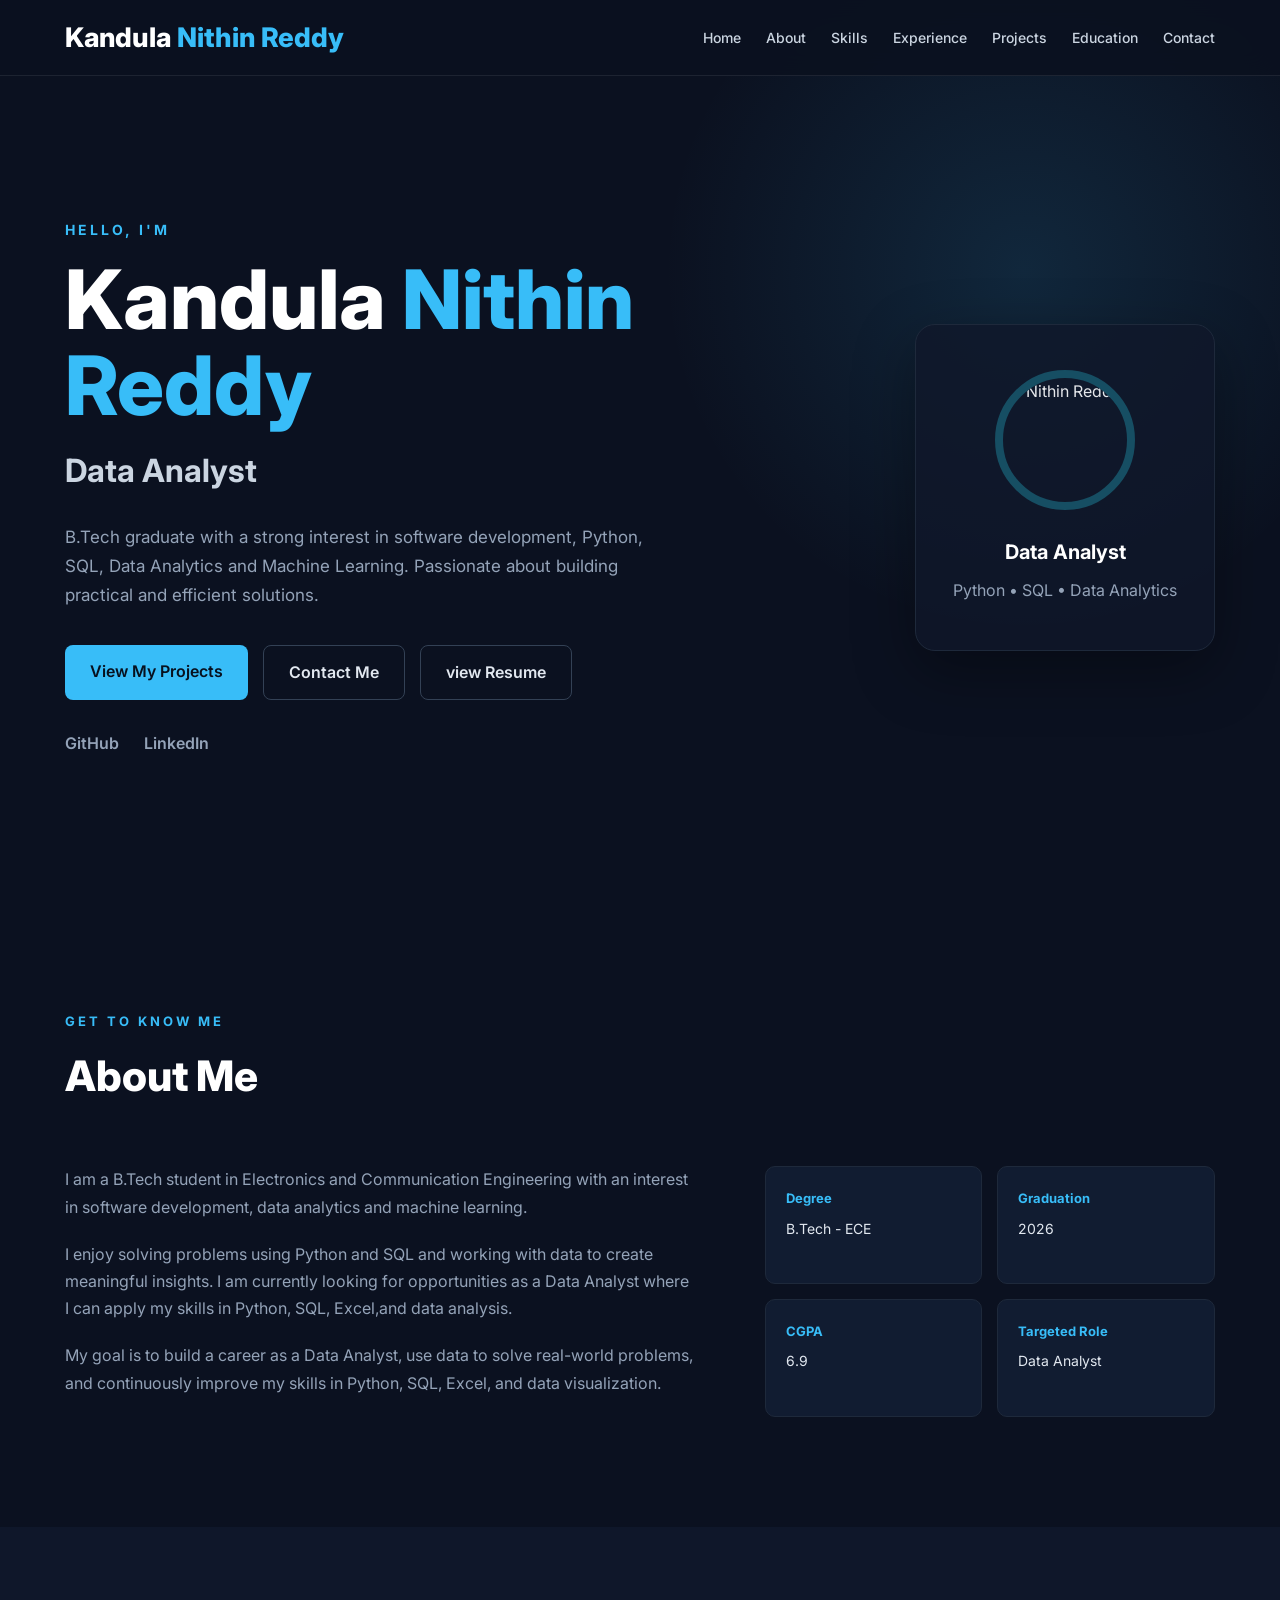
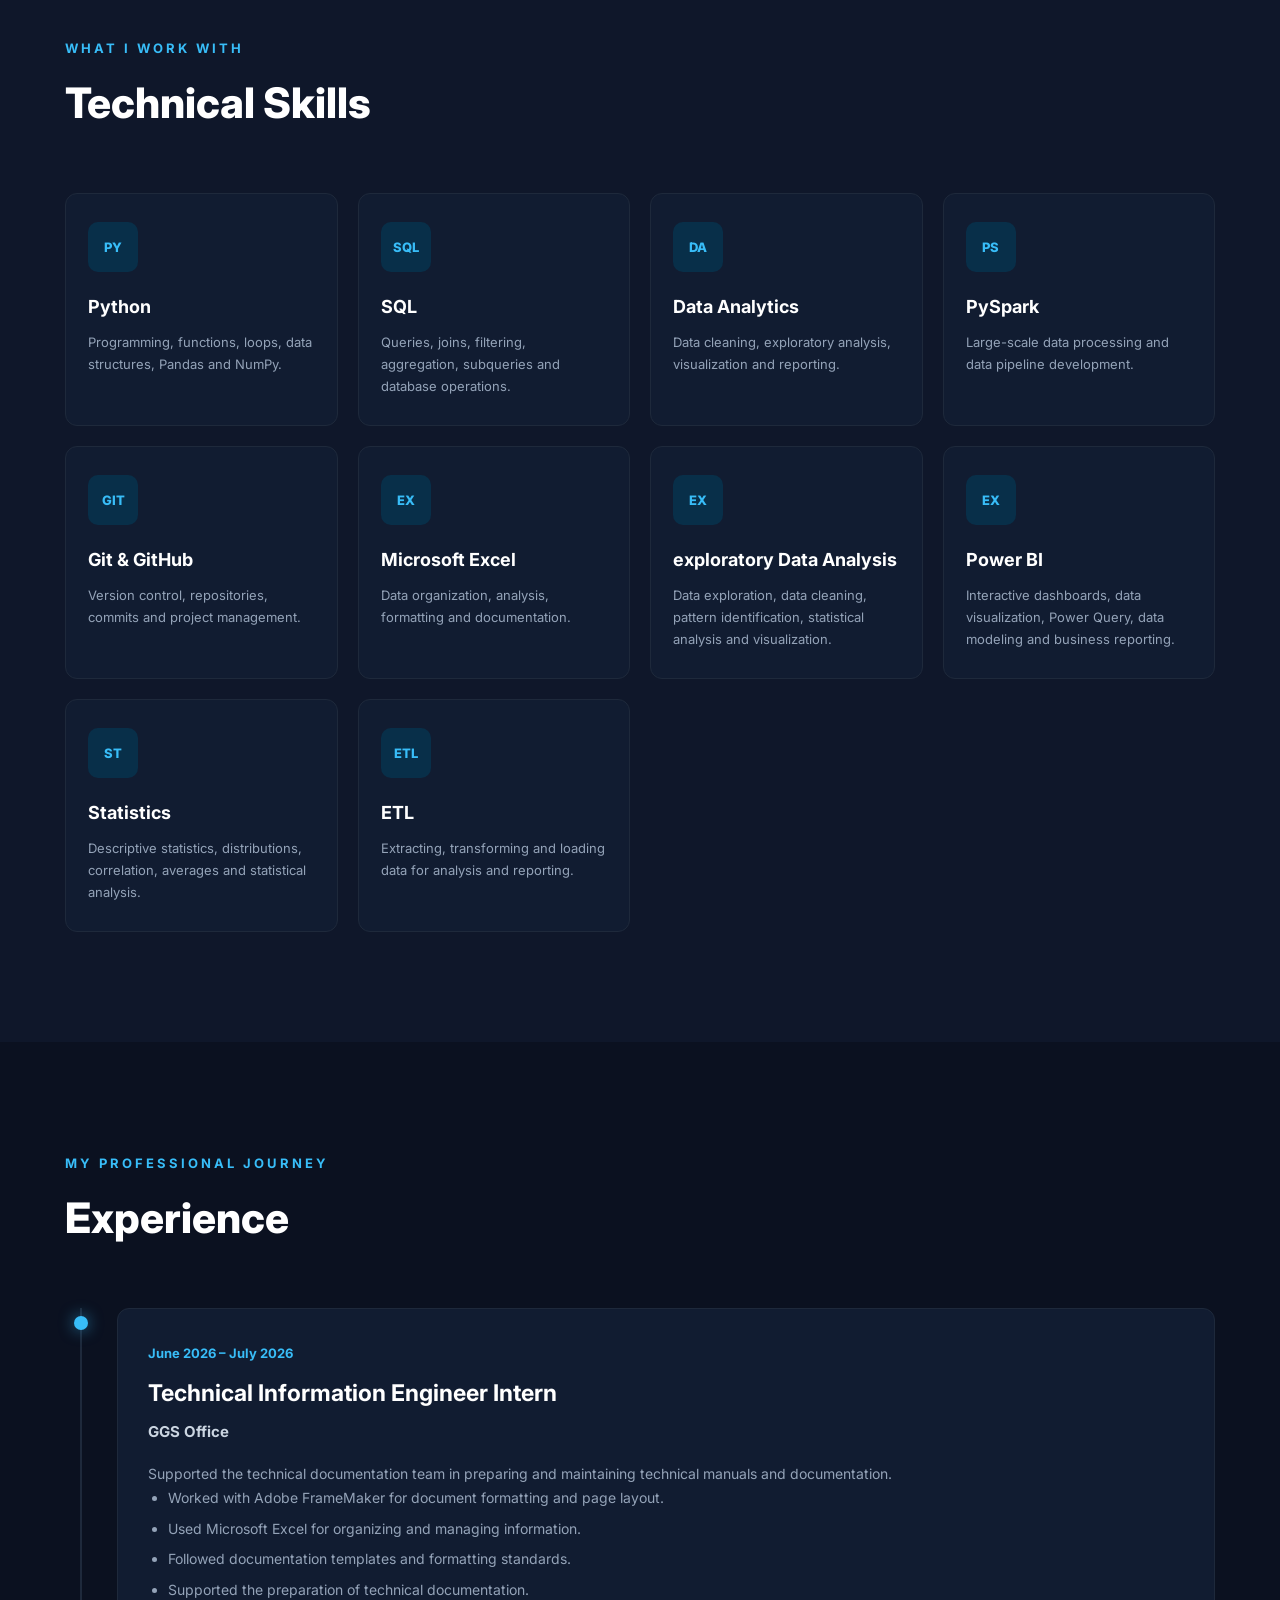
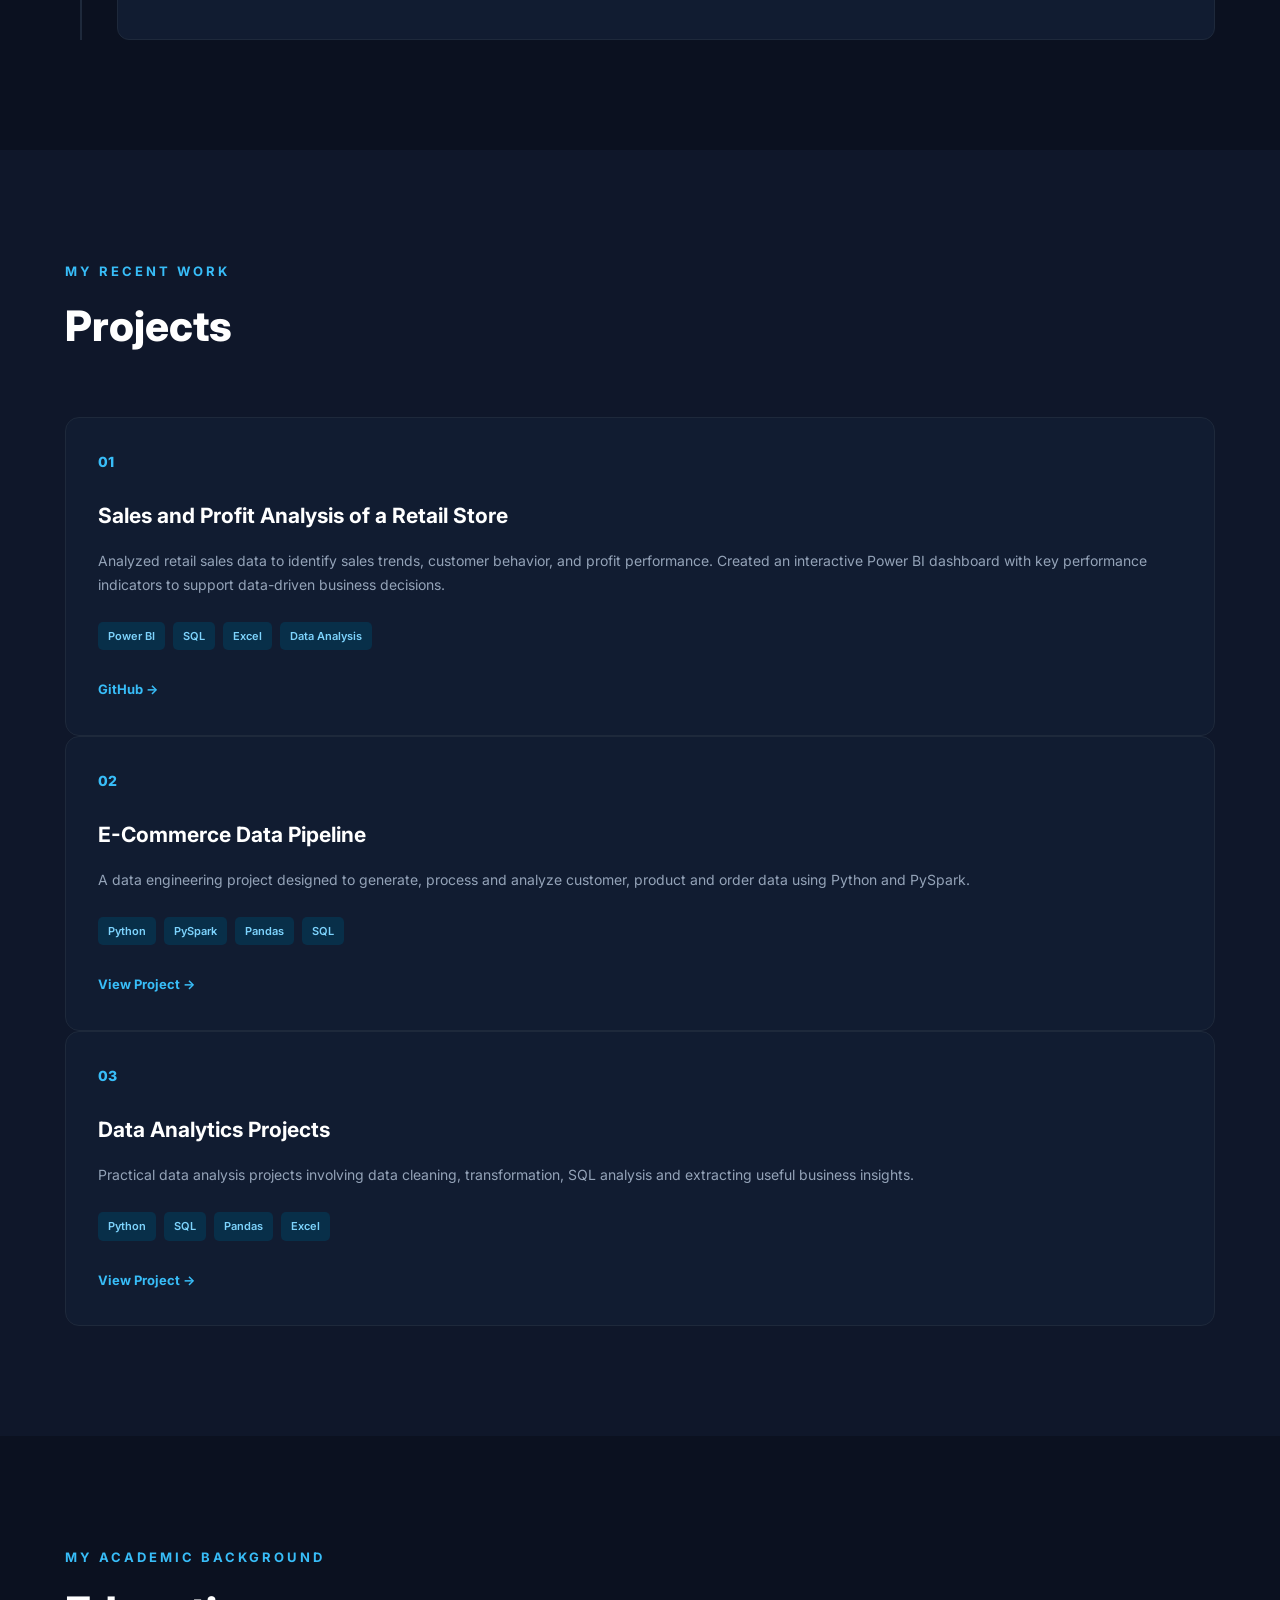
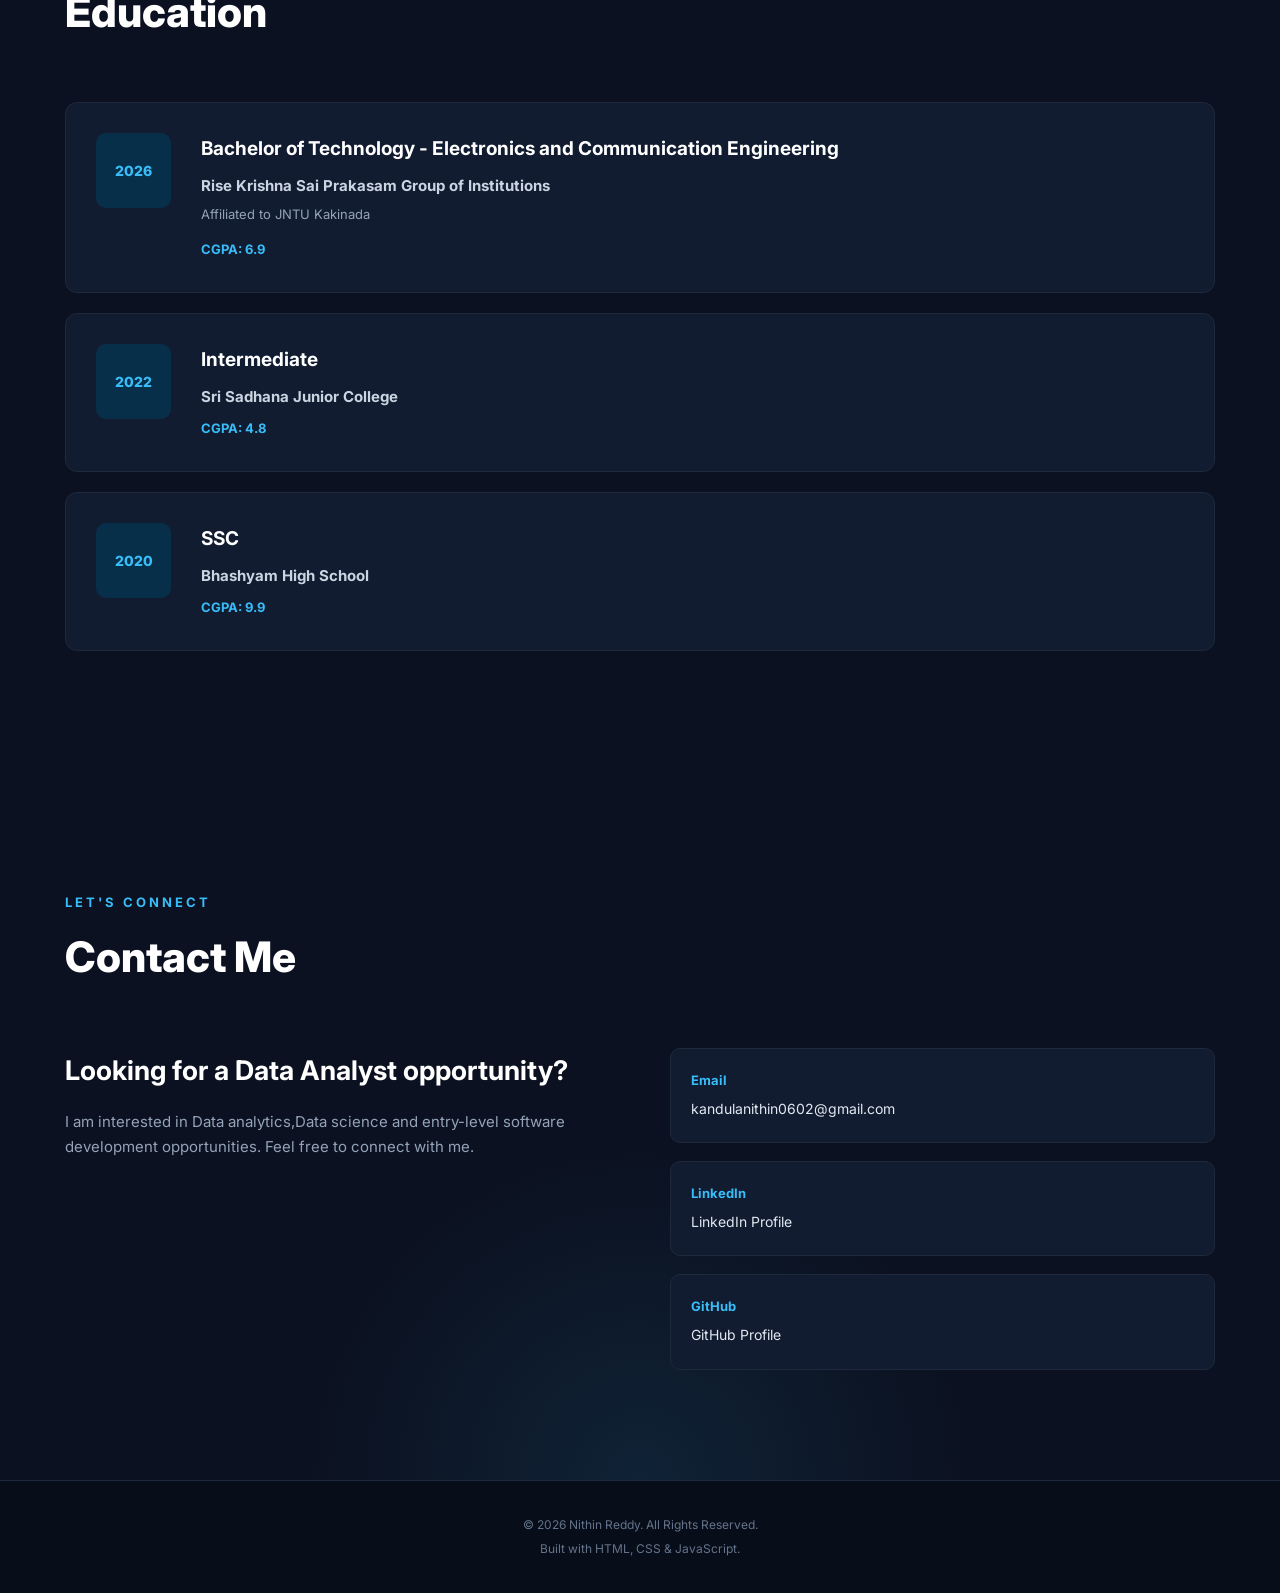
==== commit 2e3d8e81: "Updated portfolio project section" ====
--- a/index.html
+++ b/index.html
@@ -96,7 +96,7 @@
                     <img src="assets/profile.jpeg" alt="Nithin Reddy">
                 </div>
                 <h3>
-                    Fresher
+                    Data Analyst
                 </h3>
 
                 <p>
@@ -134,15 +134,14 @@
                     <p>
                         I enjoy solving problems using Python and SQL and
                         working with data to create meaningful insights.
-                        I am currently looking for opportunities as an
-                        Data Analyst where I can apply my
-                        technical skills and continue learning.
-                    </p>
-
-                    <p>
-                        My goal is to build reliable software solutions,
-                        improve my programming skills and contribute to
-                        real-world projects.
+                        I am currently looking for opportunities as a Data
+                        Analyst where I can apply my skills in Python, SQL,
+                        Excel,and data analysis.
+
+                    <p>
+                       My goal is to build a career as a Data Analyst, use data
+                       to solve real-world problems, and continuously improve my
+                       skills in Python, SQL, Excel, and data visualization.
                     </p>
 
                 </div>
@@ -165,8 +164,8 @@
                     </div>
 
                     <div class="info-box">
-                        <strong>Role</strong>
-                        <span>Fresher</span>
+                        <strong>Targeted Role</strong>
+                        <span>Data Analyst</span>
                     </div>
 
                 </div>
@@ -368,38 +367,39 @@
 
             <div class="projects-grid">
 
-                <!-- PROJECT 1 -->
+            </div><!-- PROJECT 1 -->
 
                 <div class="project-card">
-
                     <div class="project-number">
                         01
                     </div>
-
                     <h3>
-                        Liver Cirrhosis Prediction
+                        Sales and Profit Analysis of a Retail Store
                     </h3>
-
-                    <p>
-                        Revolutionizing Liver Care: Predicting Liver
-                        Cirrhosis using Advanced Machine Learning Techniques.
-                    </p>
-
+                    <p>
+                        Analyzed retail sales data to identify sales trends,
+                        customer behavior, and profit performance. Created
+                        an interactive Power BI dashboard with key performance
+                        indicators to support data-driven business decisions.
+                    </p>
+                    
                     <div class="project-tags">
-                        <span>Python</span>
-                        <span>Pandas</span>
-                        <span>NumPy</span>
-                        <span>Machine Learning</span>
-                    </div>
-
-                    <a href="#" class="project-link">
-                        View Project →
-                    </a>
-
-                </div>
-
-
-                <!-- PROJECT 2 -->
+                        <span>Power BI</span>
+                        <span>SQL</span>
+                        <span>Excel</span>
+                        <span>Data Analysis</span>
+                    </div>
+                    <div class="project-links">
+                        <a href="https://github.com/KandulaReddy0602/Sample-Superstore-PowerBI"
+                        class="project-link"
+                        target="_blank"
+                        rel="noopener noreferrer">
+                        GitHub →
+                    </a>
+                </div>
+            </div>
+            
+            <!-- PROJECT 2 -->
 
                 <div class="project-card">
 
@@ -580,7 +580,7 @@
                 <div class="contact-text">
 
                     <h3>
-                        Looking for a software engineering opportunity?
+                        Looking for a Data Analyst opportunity?
                     </h3>
 
                     <p>
@@ -597,7 +597,7 @@
                     <div class="contact-item">
                         <strong>Email</strong>
                         <a href="mailto:kandulanithin0602@gmail.com">
-                            kandulanithin0602.com
+                            kandulanithin0602@gmail.com
                         </a>
                     </div>
 
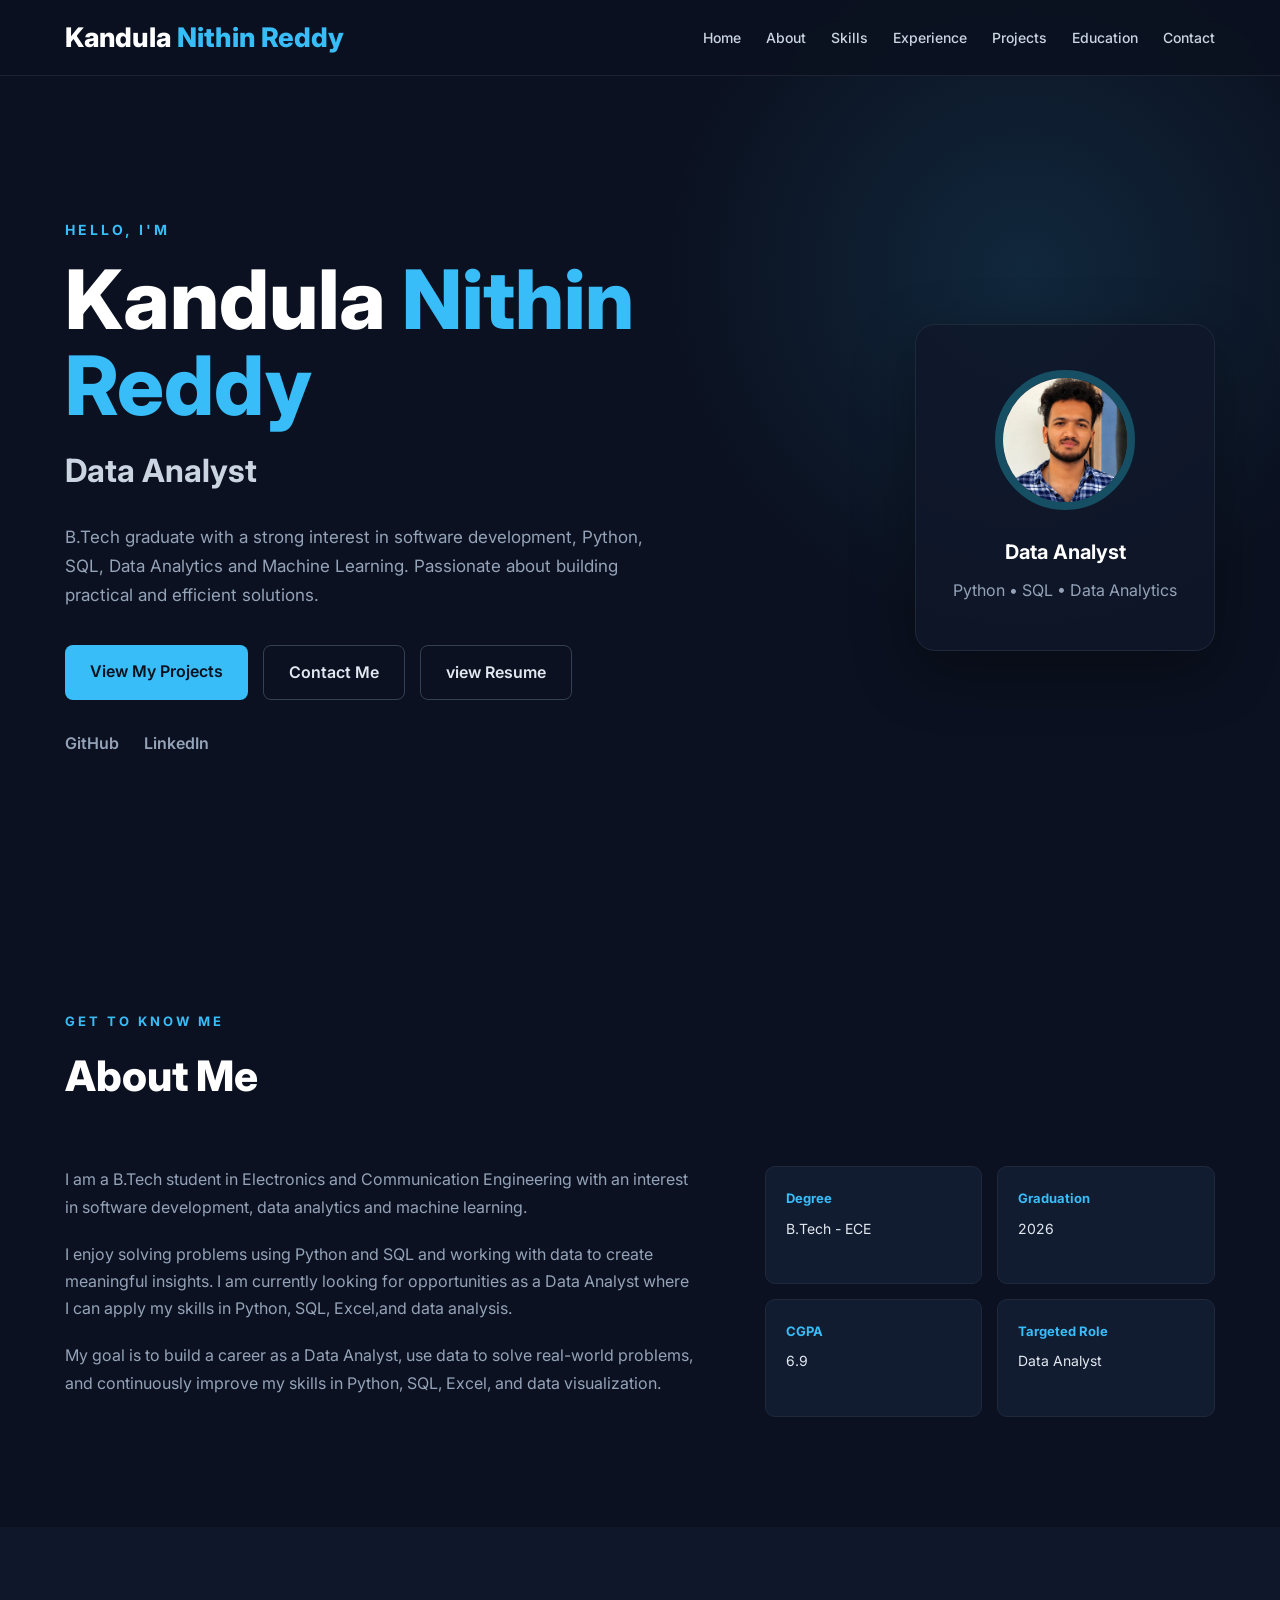
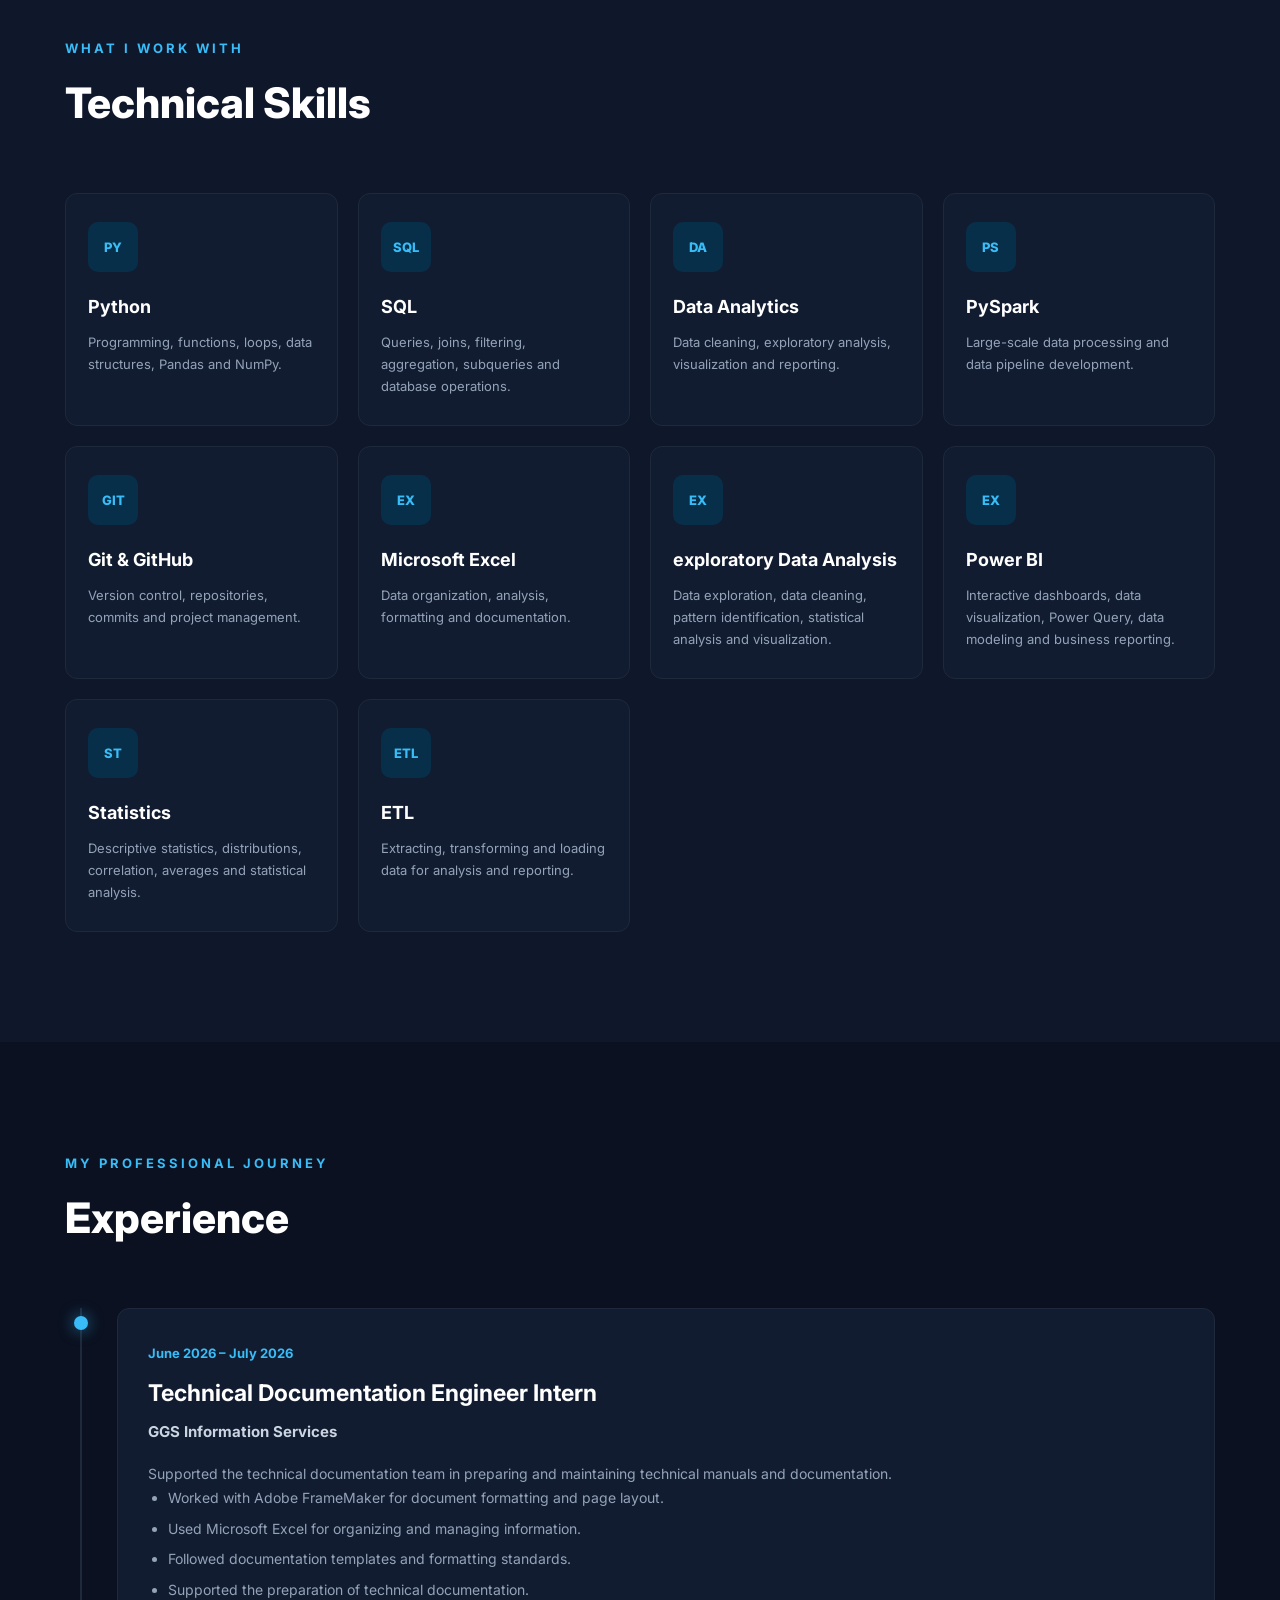
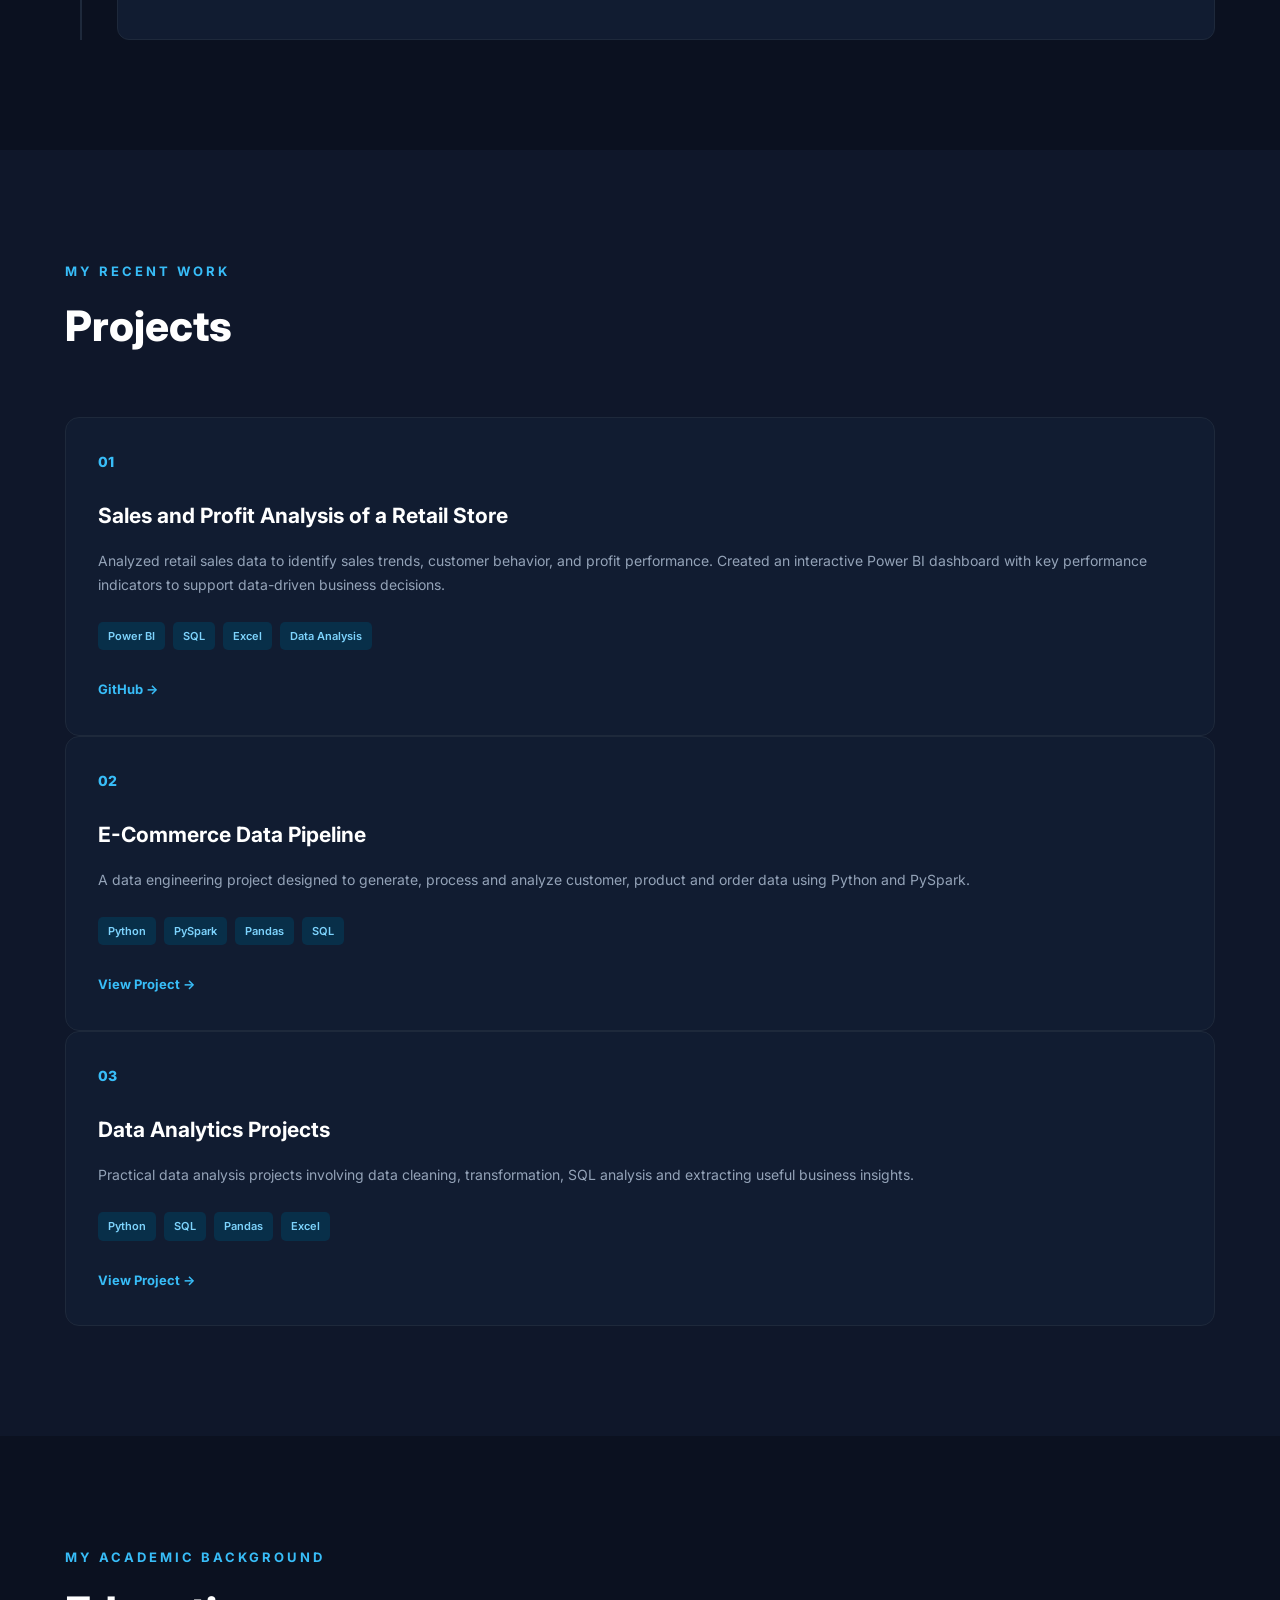
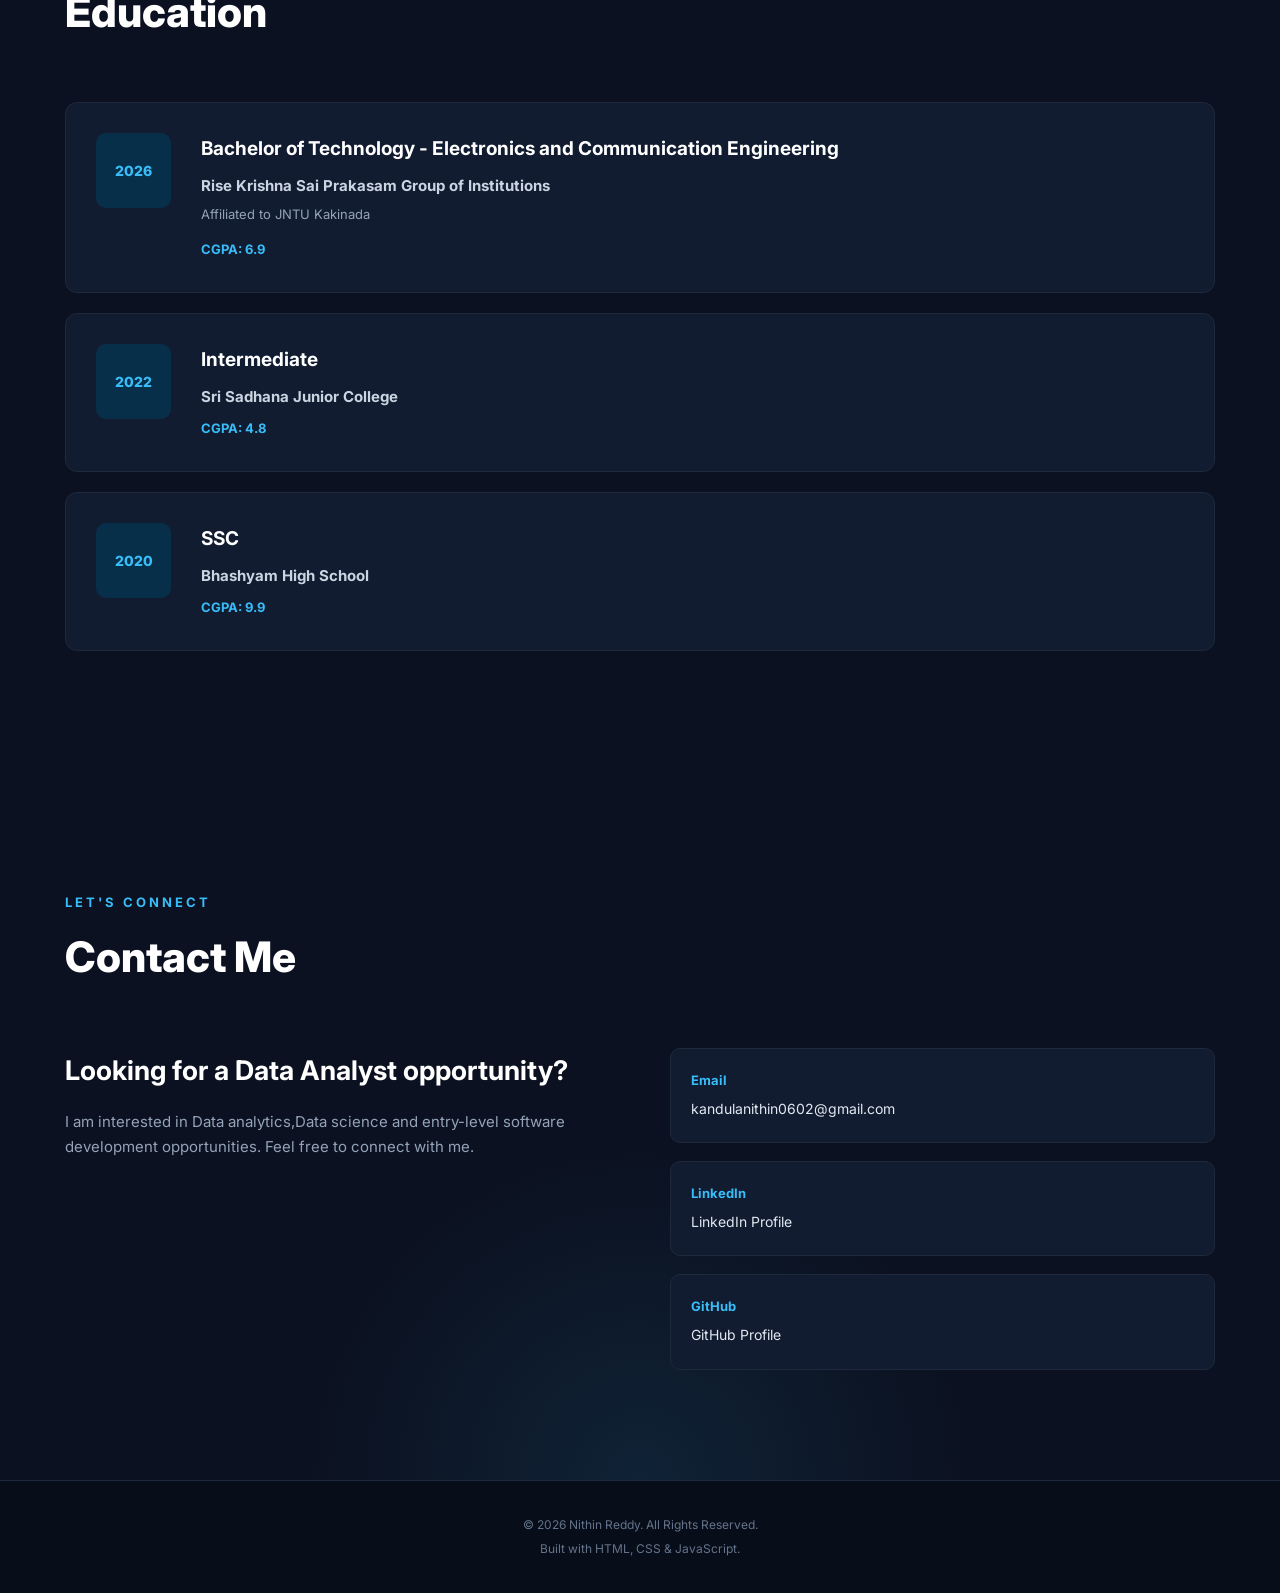
==== commit 3fcd3909: "Fix LinkedIn profile URL" ====
--- a/index.html
+++ b/index.html
@@ -82,7 +82,7 @@
                         GitHub
                     </a>
 
-                    <a href="https://www.linkedin.com/in/kandula-nithin-3bbb7a274" target="_blank">
+                    <a href="https://www.linkedin.com/in/kandula-nithin-reddy-3bbb7a274" target="_blank">
                         LinkedIn
                     </a>
 
@@ -139,9 +139,9 @@
                         Excel,and data analysis.
 
                     <p>
-                       My goal is to build a career as a Data Analyst, use data
-                       to solve real-world problems, and continuously improve my
-                       skills in Python, SQL, Excel, and data visualization.
+                        My goal is to build a career as a Data Analyst, use data
+                        to solve real-world problems, and continuously improve my
+                        skills in Python, SQL, Excel, and data visualization.
                     </p>
 
                 </div>
@@ -307,11 +307,11 @@
                         </span>
 
                         <h3>
-                            Technical Information Engineer Intern
+                            Technical Documentation Engineer Intern
                         </h3>
 
                         <h4>
-                            GGS Office
+                            GGS Information Services
                         </h4>
 
                         <p>
@@ -603,7 +603,7 @@
 
                     <div class="contact-item">
                         <strong>LinkedIn</strong>
-                        <a href="https://www.linkedin.com/in/kandula-nithin-3bbb7a274" target="_blank">
+                        <a href="https://www.linkedin.com/in/kandula-nithin-reddy-3bbb7a274" target="_blank">
                             LinkedIn Profile
                         </a>
                     </div>
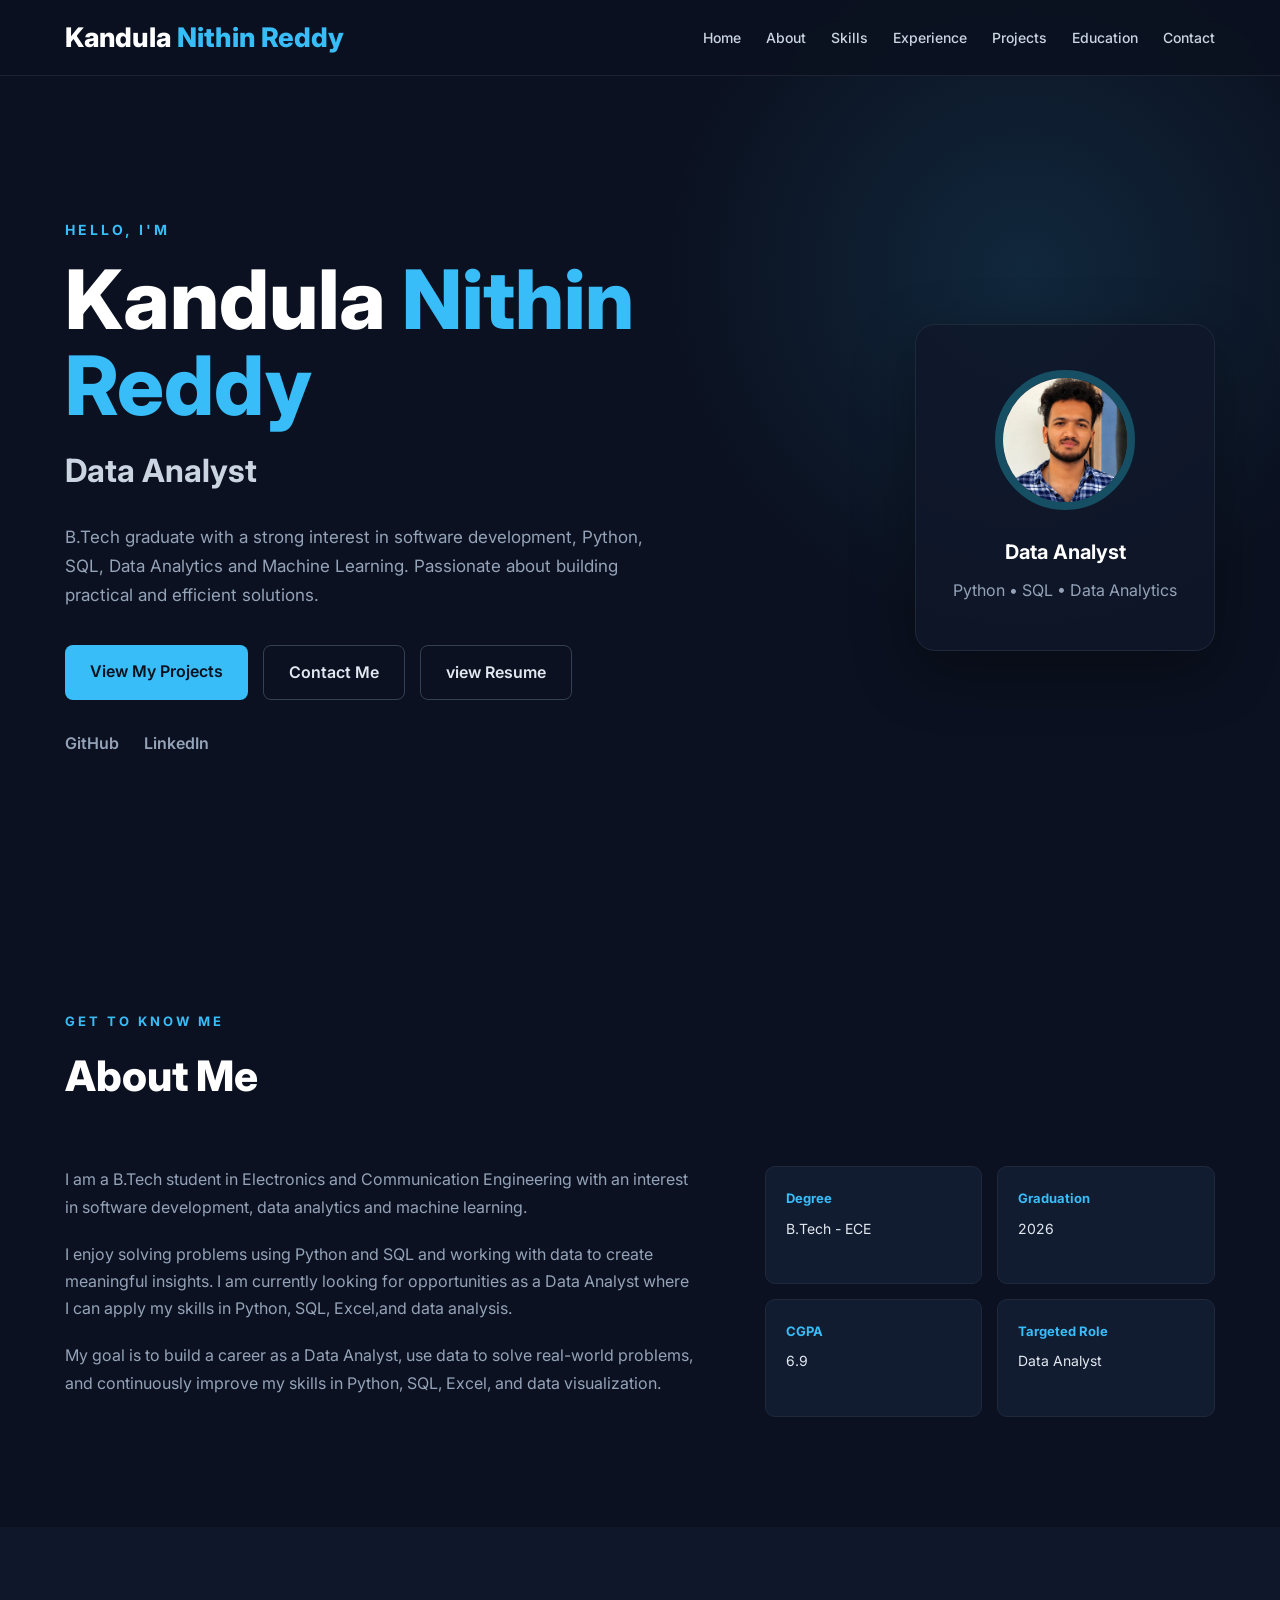
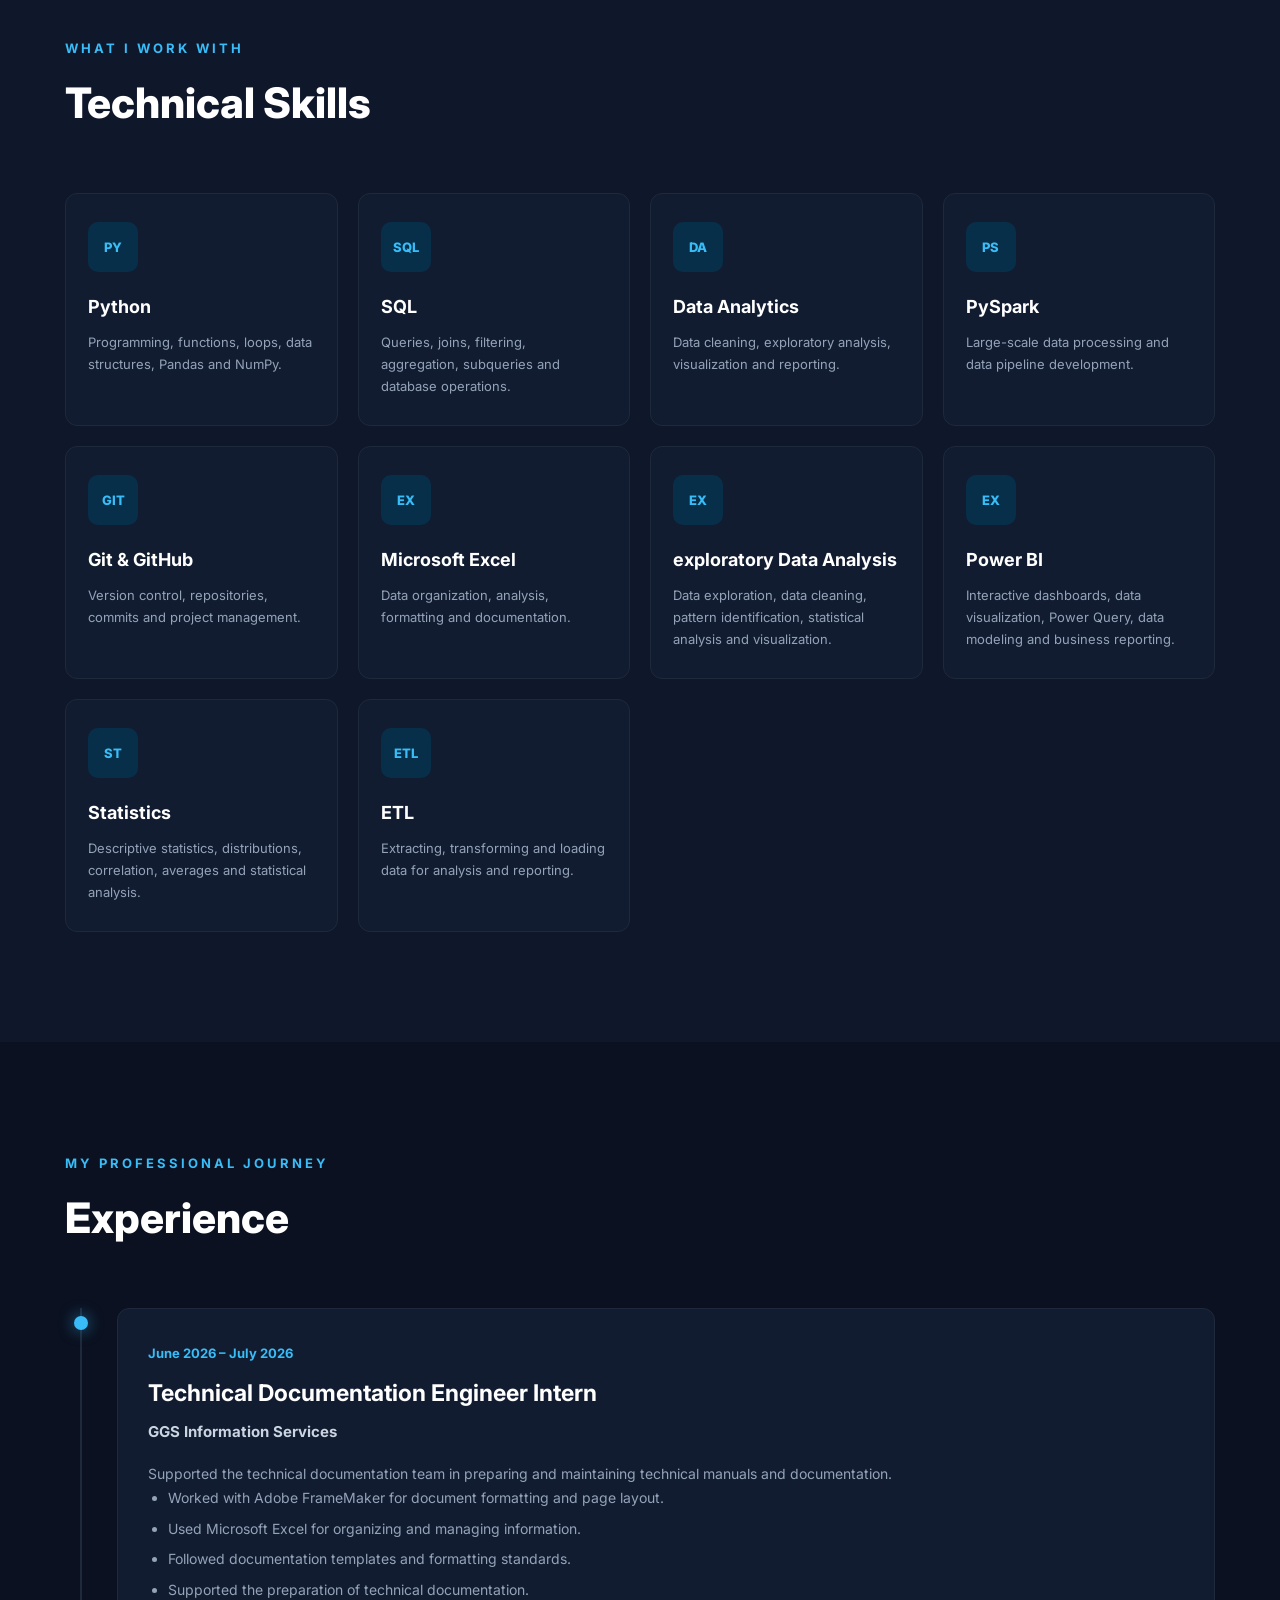
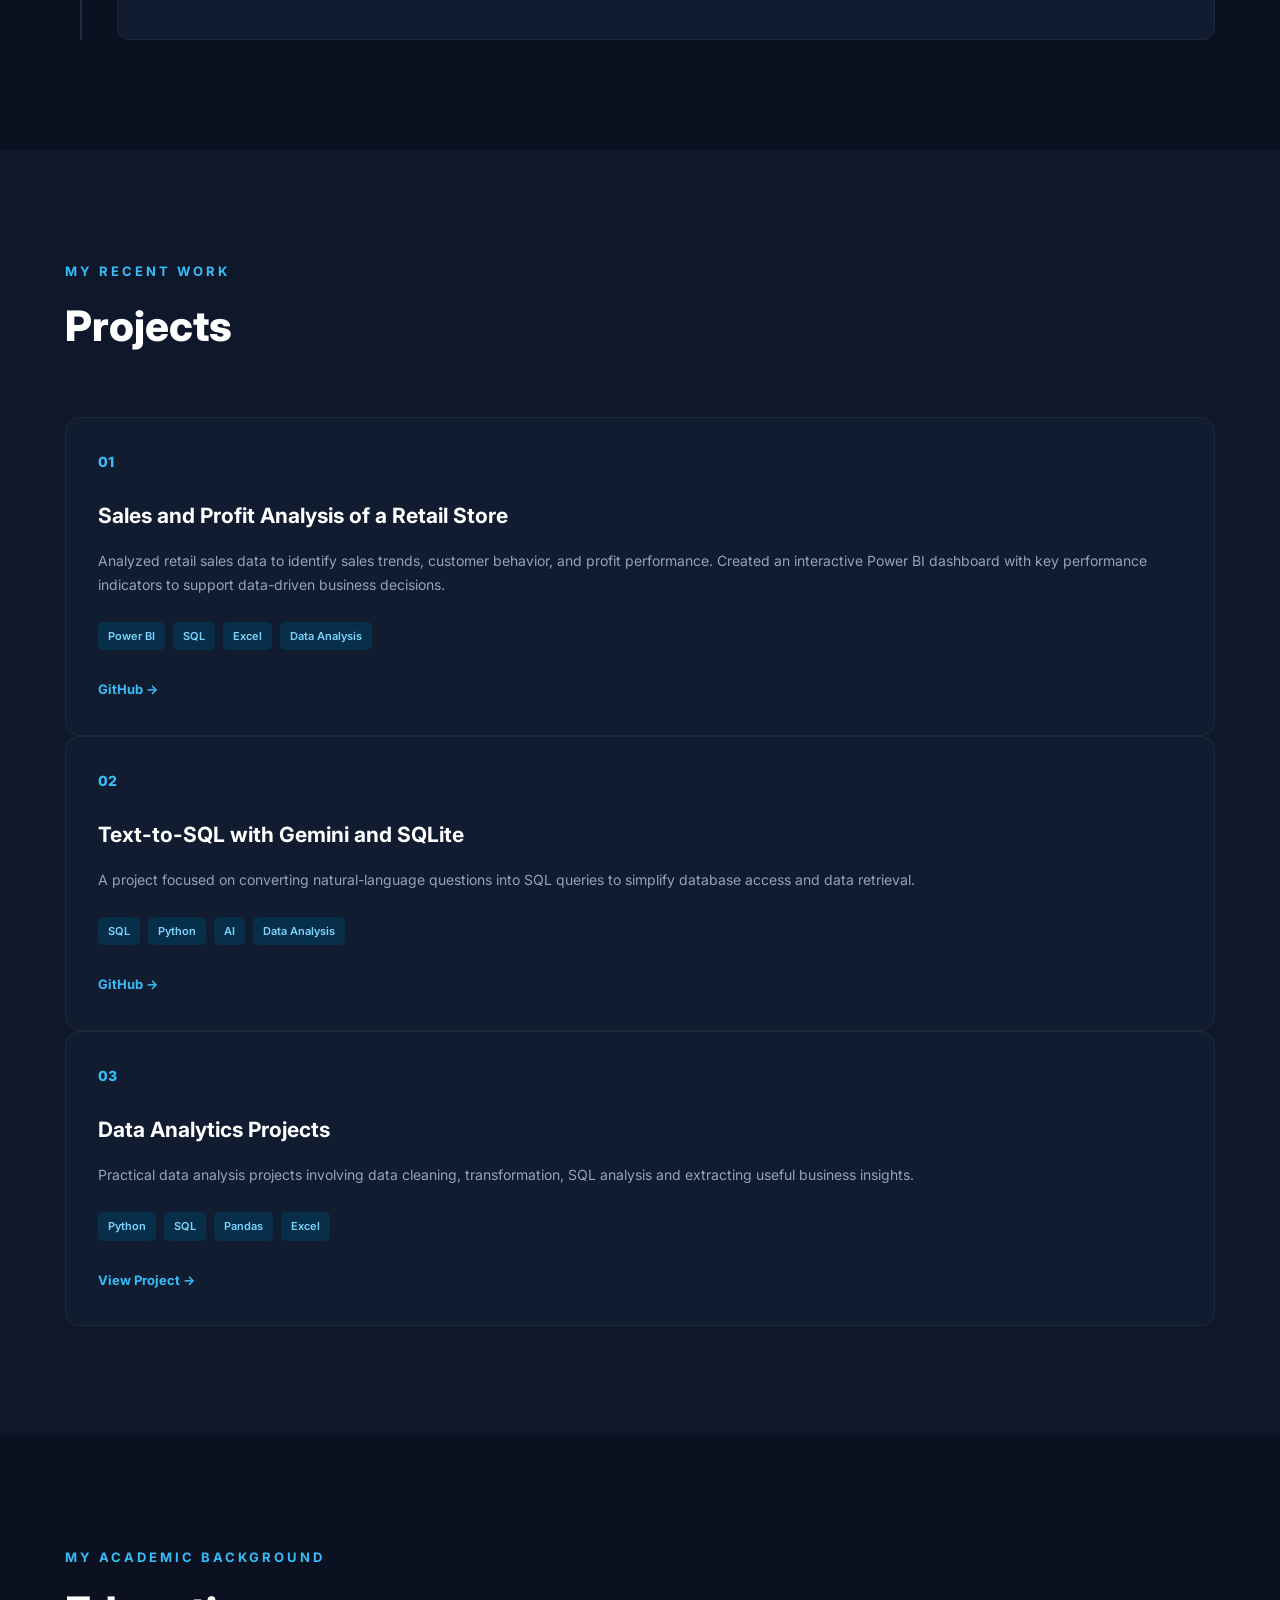
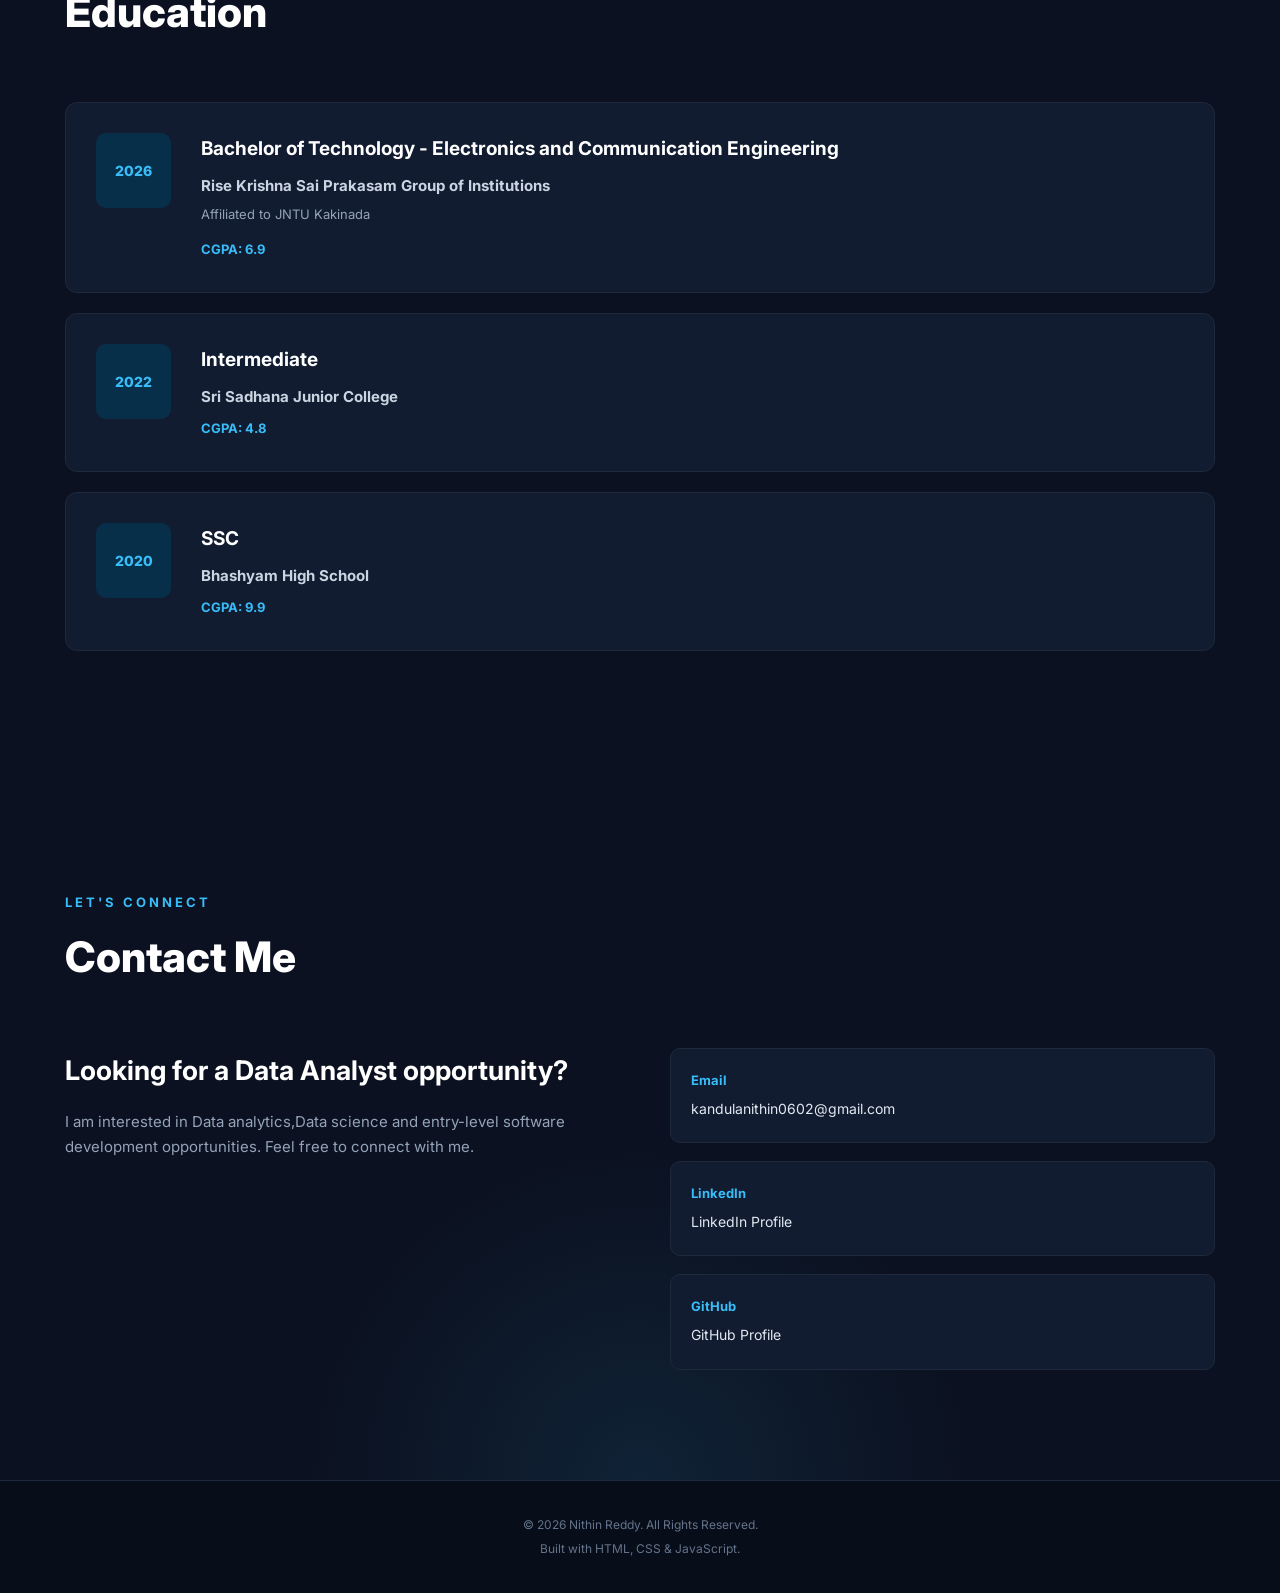
==== commit 942bf035: "Added Text-to-SQL project to portfolio" ====
--- a/index.html
+++ b/index.html
@@ -408,24 +408,28 @@
                     </div>
 
                     <h3>
-                        E-Commerce Data Pipeline
+                        Text-to-SQL with Gemini and SQLite
                     </h3>
 
                     <p>
-                        A data engineering project designed to generate,
-                        process and analyze customer, product and order
-                        data using Python and PySpark.
+                        A project focused on converting natural-language
+                        questions into SQL queries to simplify database access
+                        and data retrieval.
+
                     </p>
 
                     <div class="project-tags">
+                        <span>SQL</span>
                         <span>Python</span>
-                        <span>PySpark</span>
-                        <span>Pandas</span>
-                        <span>SQL</span>
-                    </div>
-
-                    <a href="#" class="project-link">
-                        View Project →
+                        <span>AI</span>
+                        <span>Data Analysis</span>
+                    </div>
+
+                    <a href="https://github.com/KandulaReddy0602/Text-to-SQL"
+                    class="project-link"
+                    target="_blank"
+                    rel="noopener noreferrer">
+                    GitHub →
                     </a>
 
                 </div>
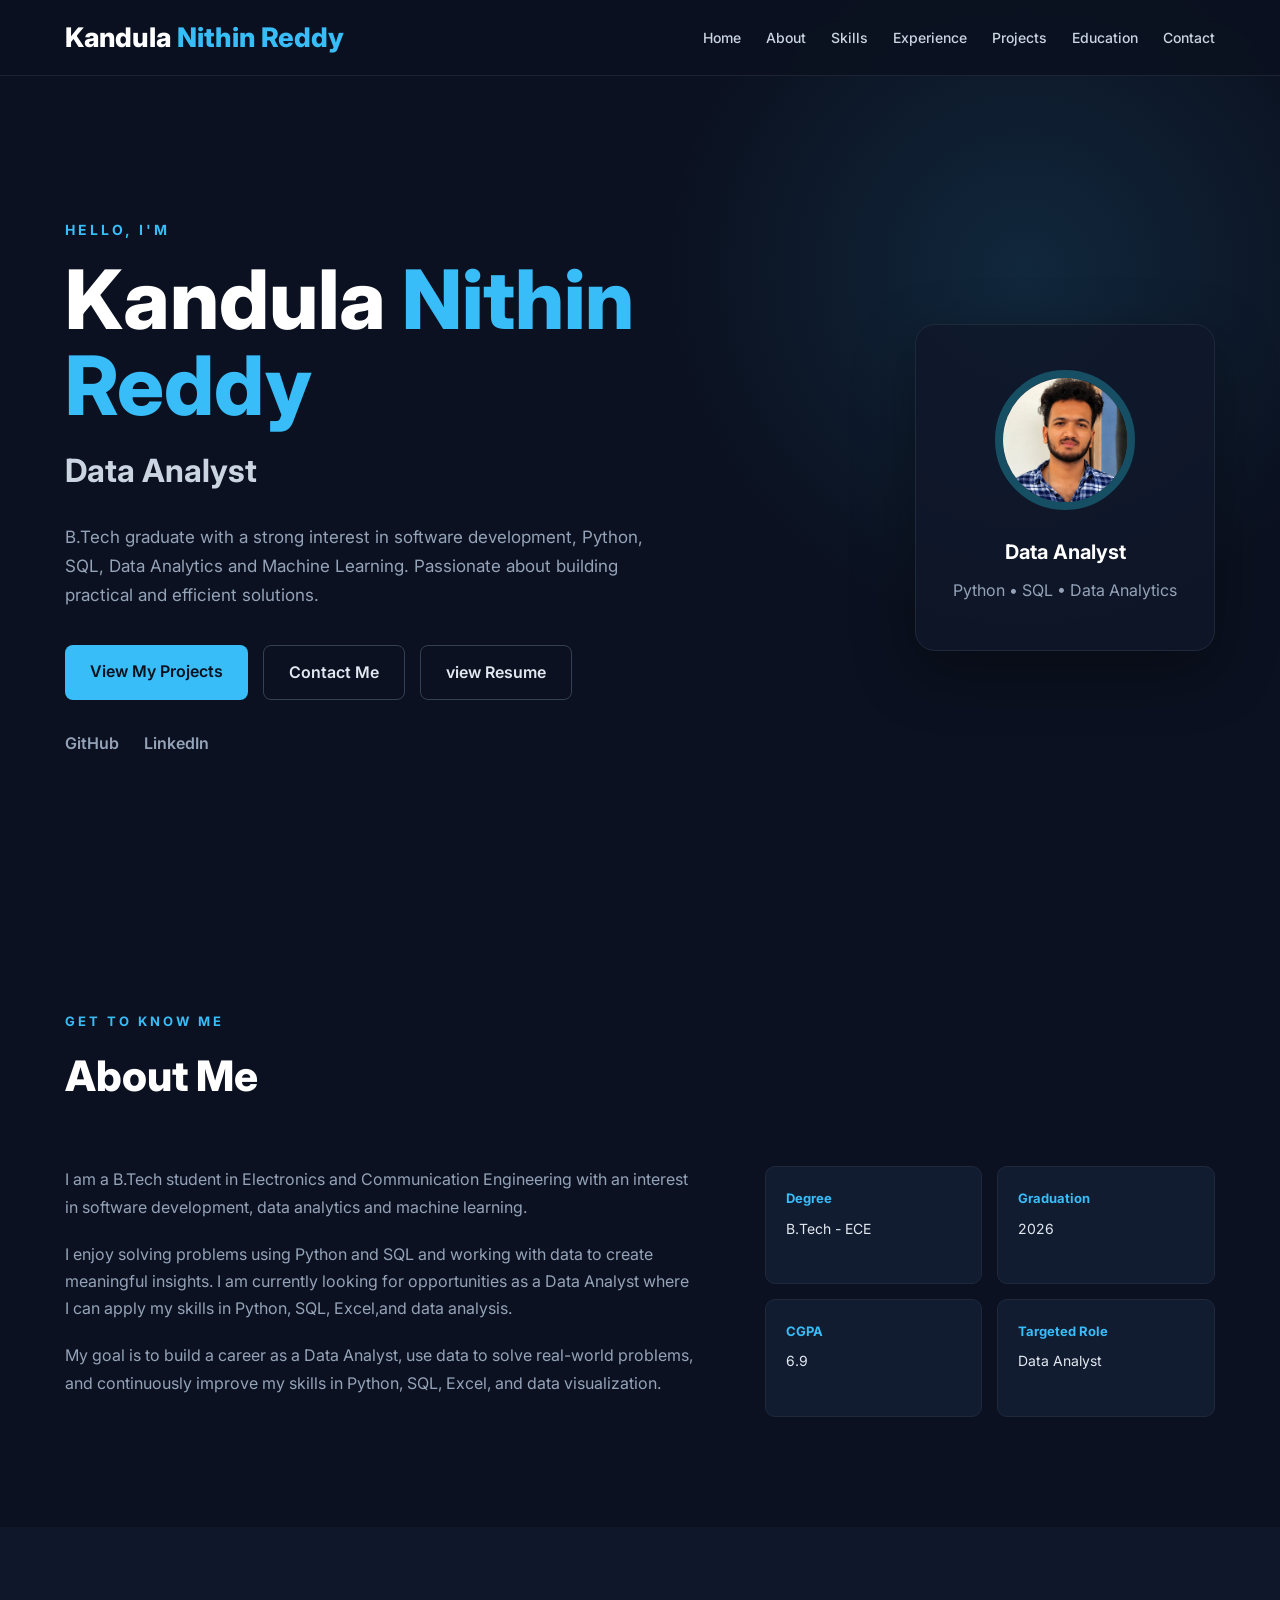
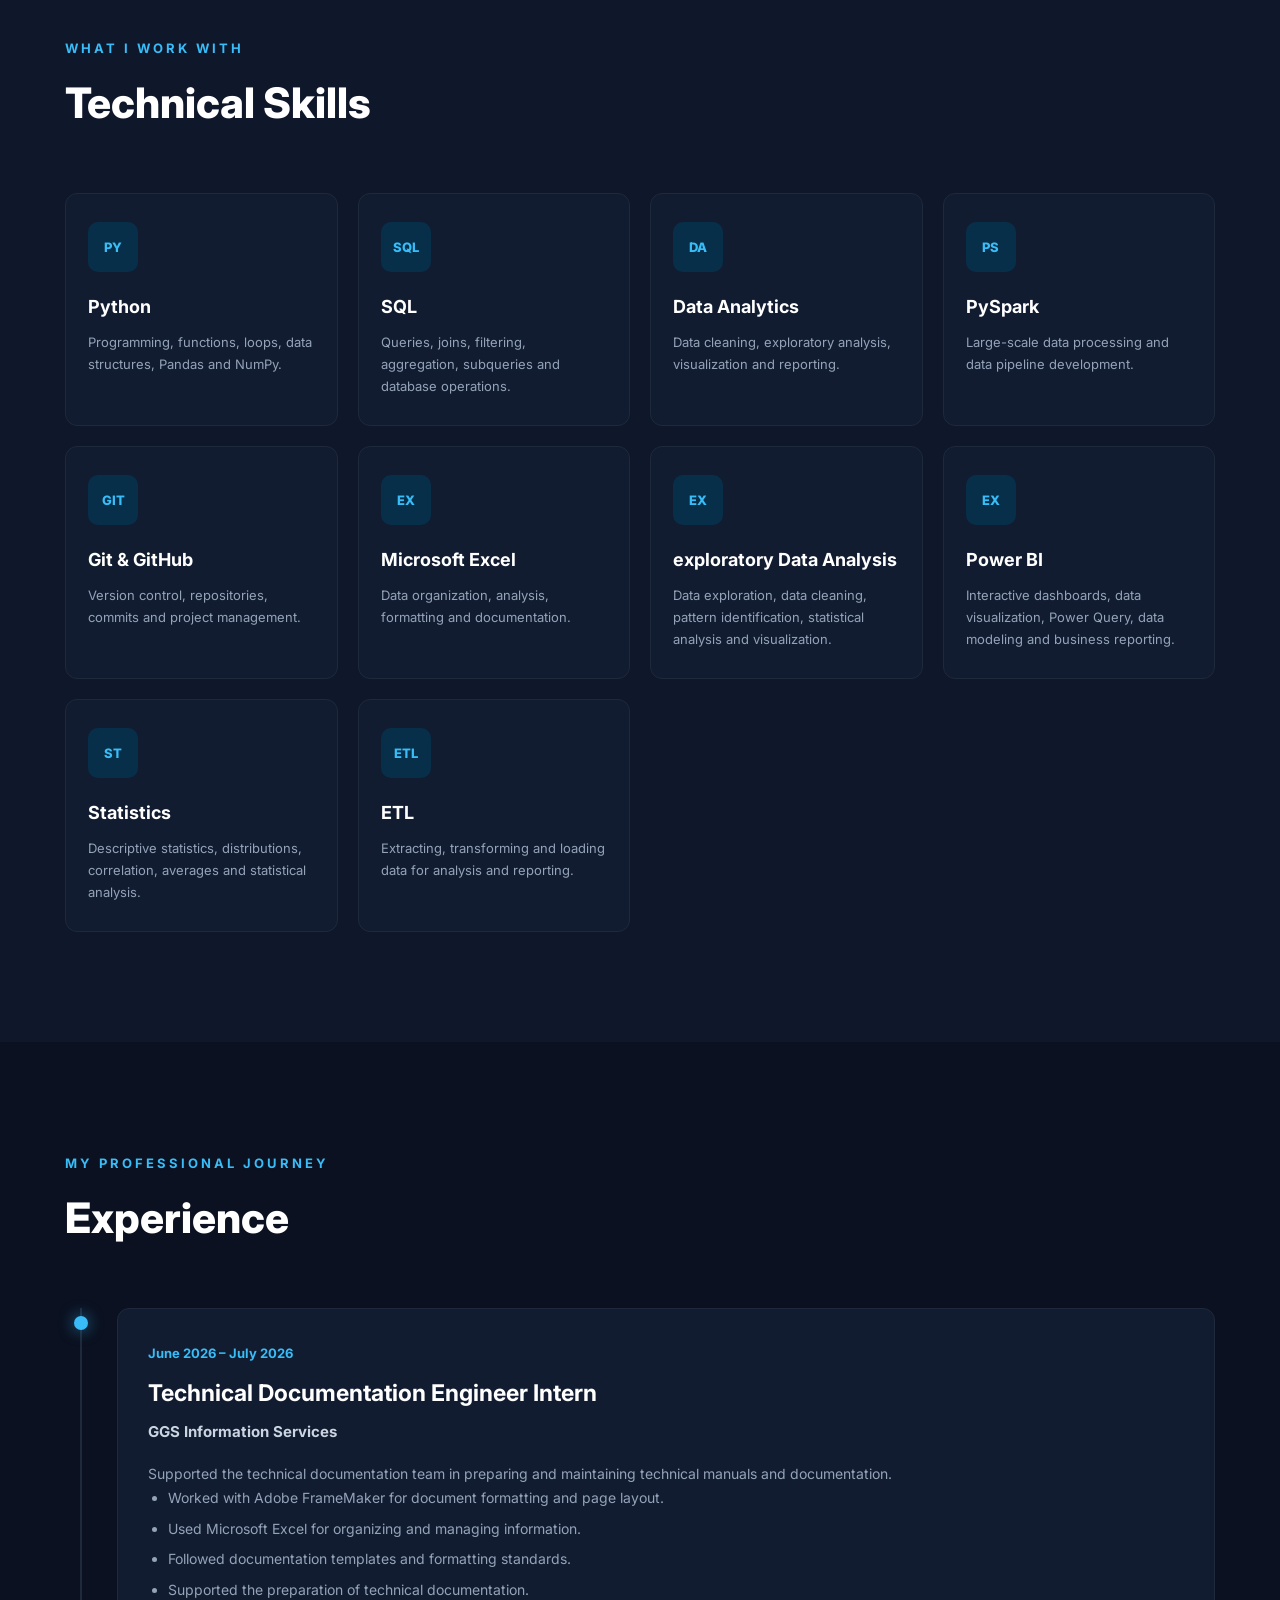
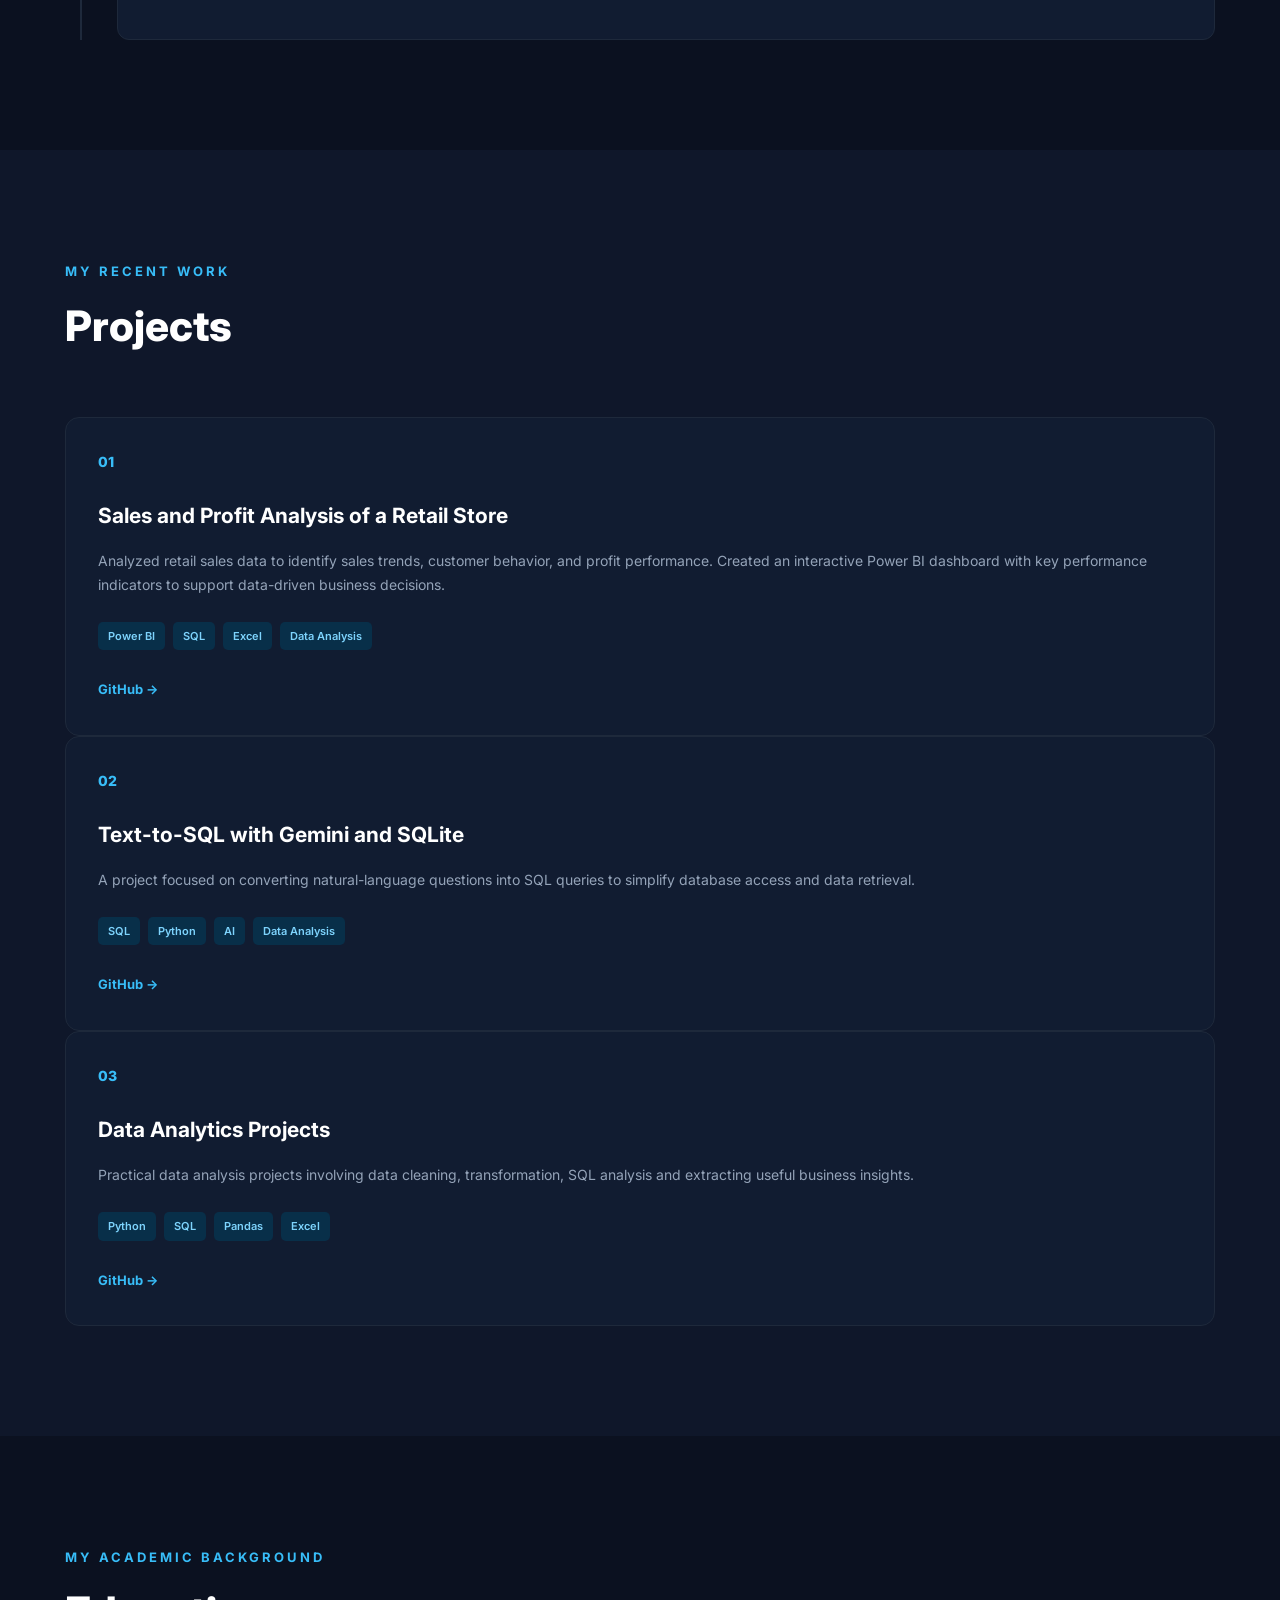
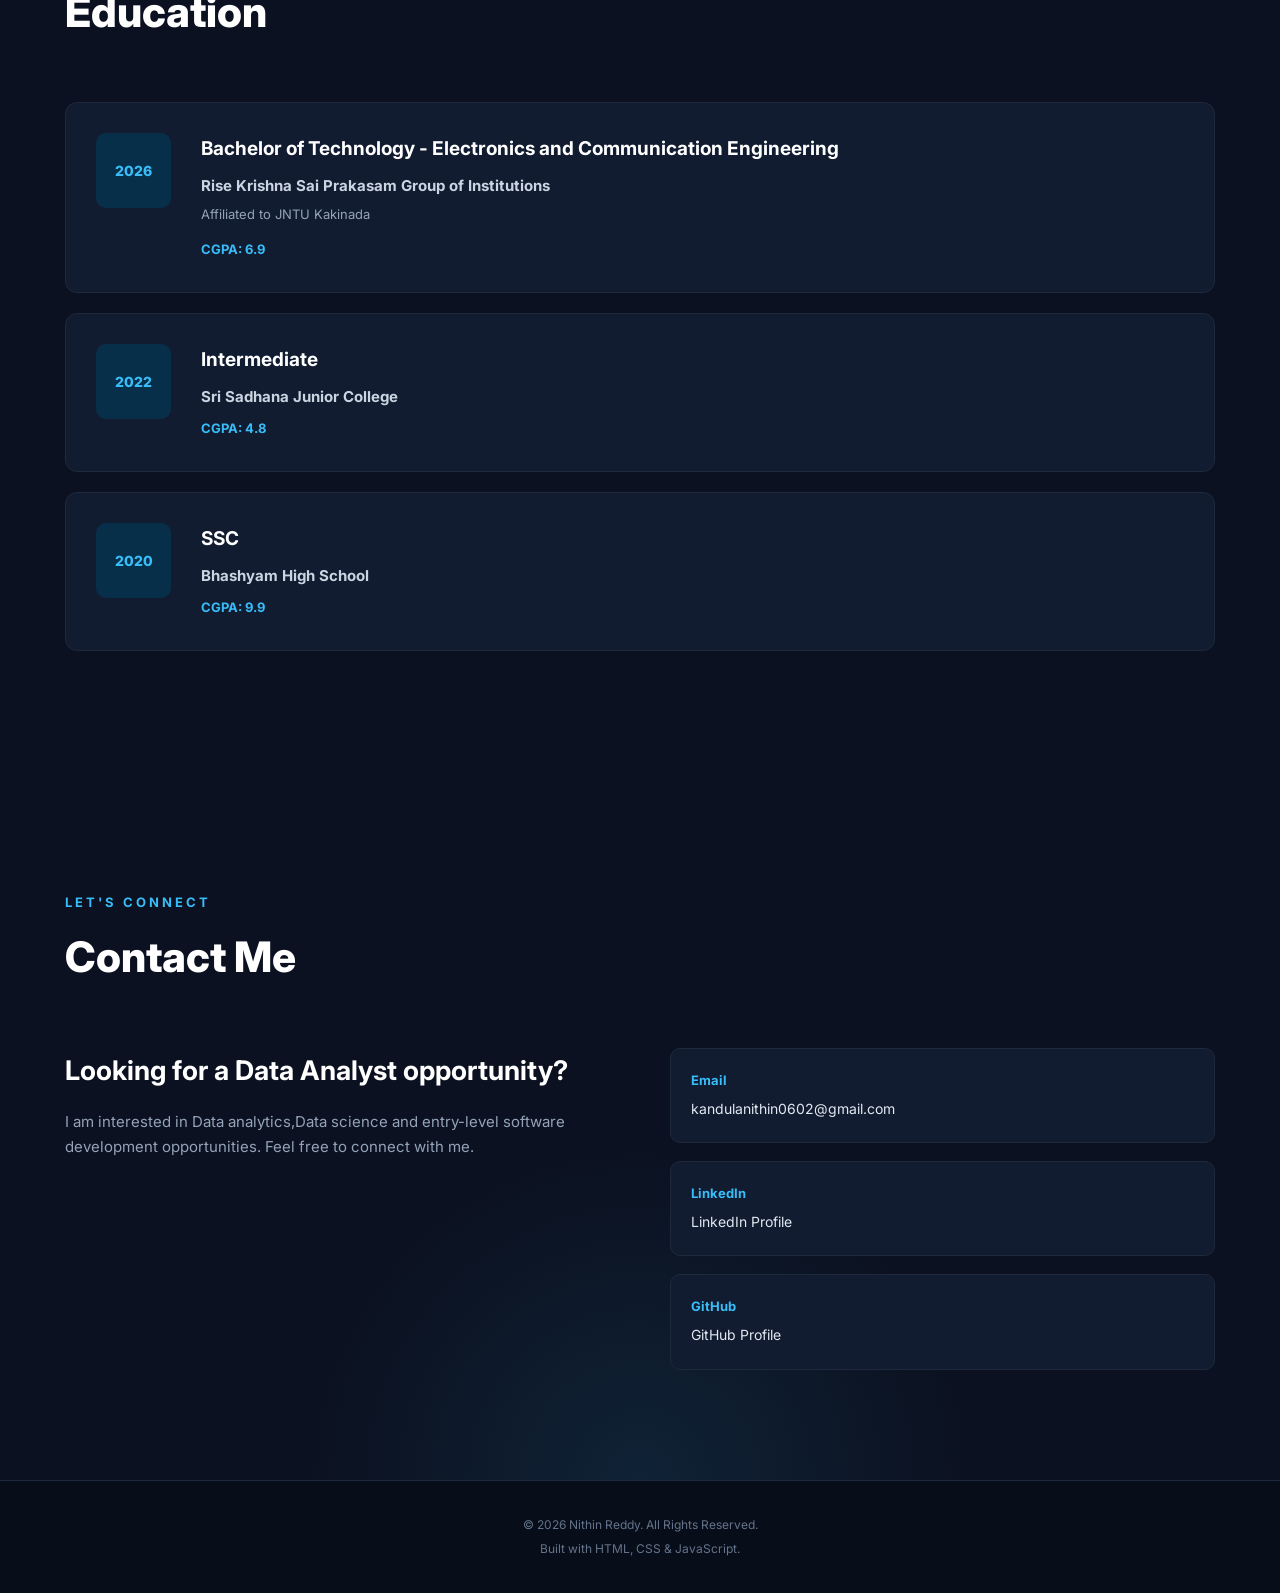
==== commit 318dc371: "adding project to portfolio" ====
--- a/index.html
+++ b/index.html
@@ -460,8 +460,11 @@
                         <span>Excel</span>
                     </div>
 
-                    <a href="#" class="project-link">
-                        View Project →
+                    <a href="https://github.com/KandulaReddy0602/-name-retail-mini-etl"
+                    class="project-link"
+                    target="_blank"
+                    rel="noopener noreferrer">
+                    GitHub →
                     </a>
 
                 </div>
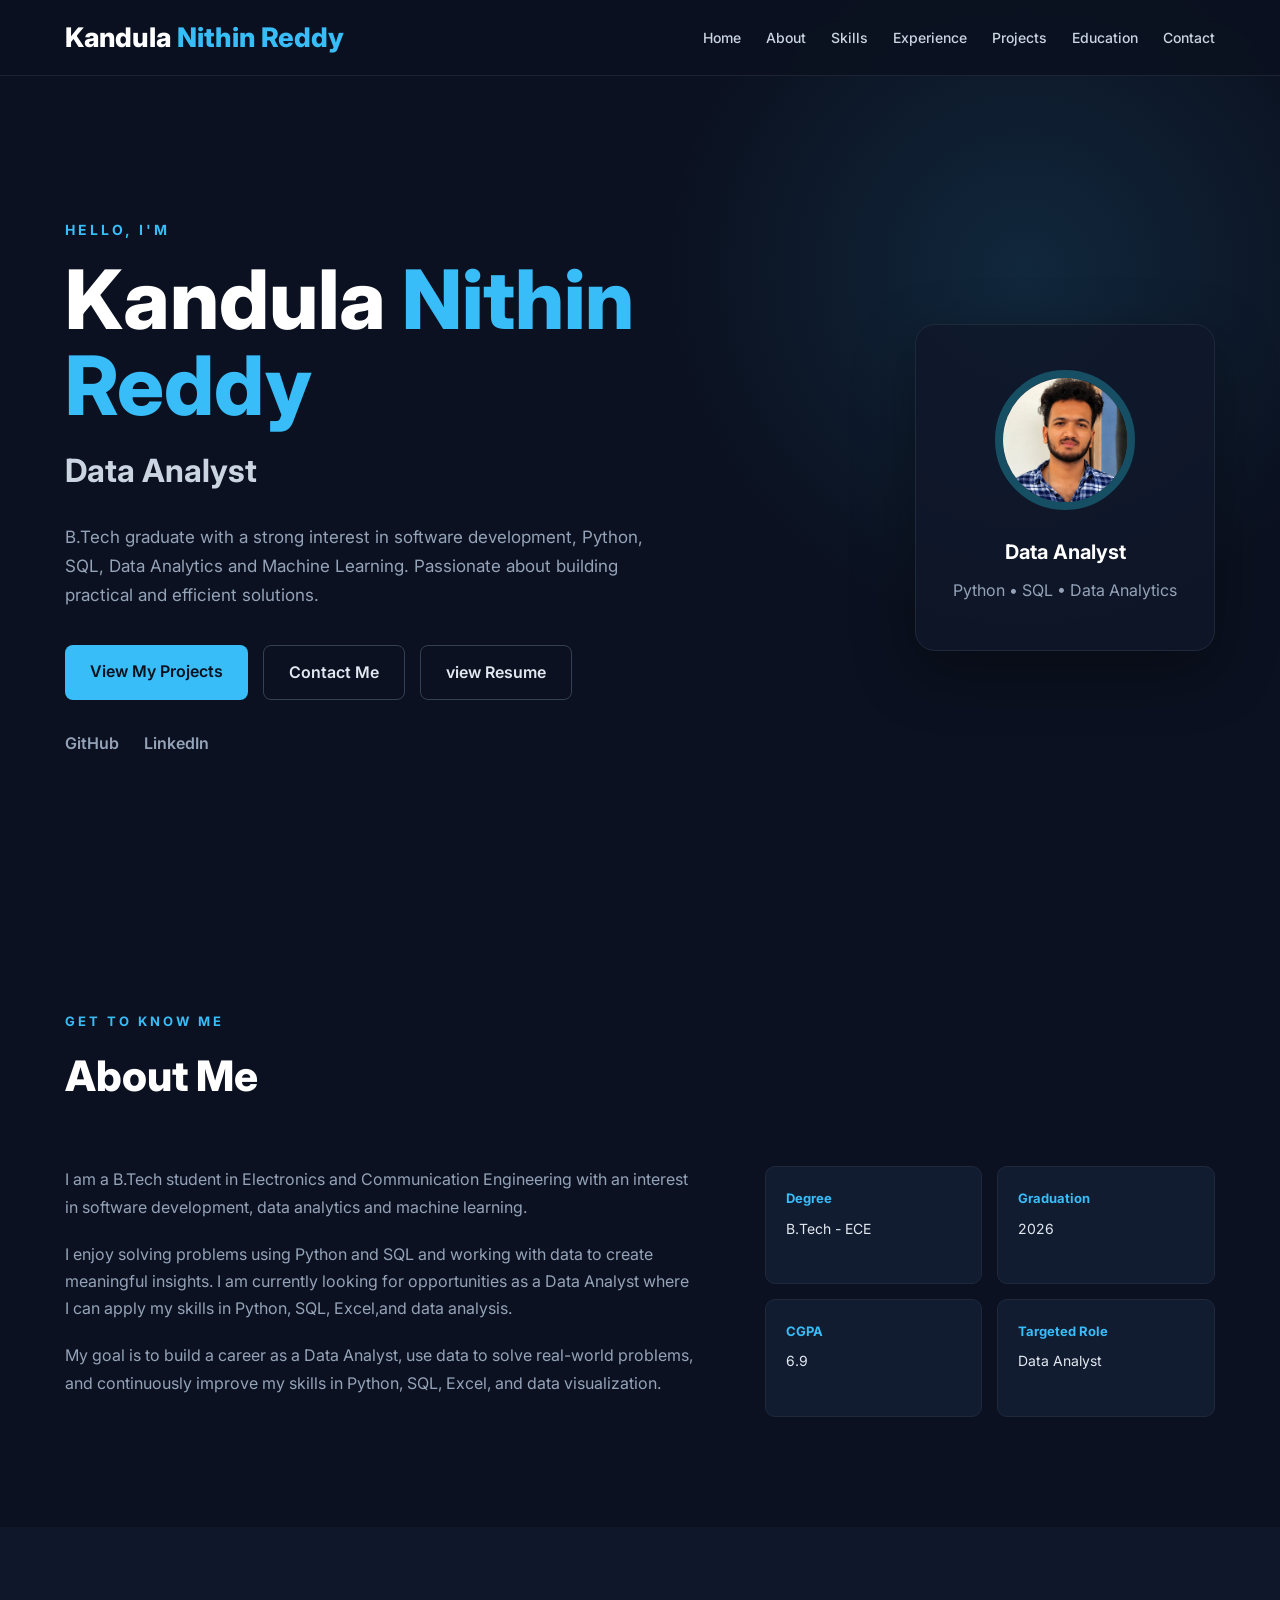
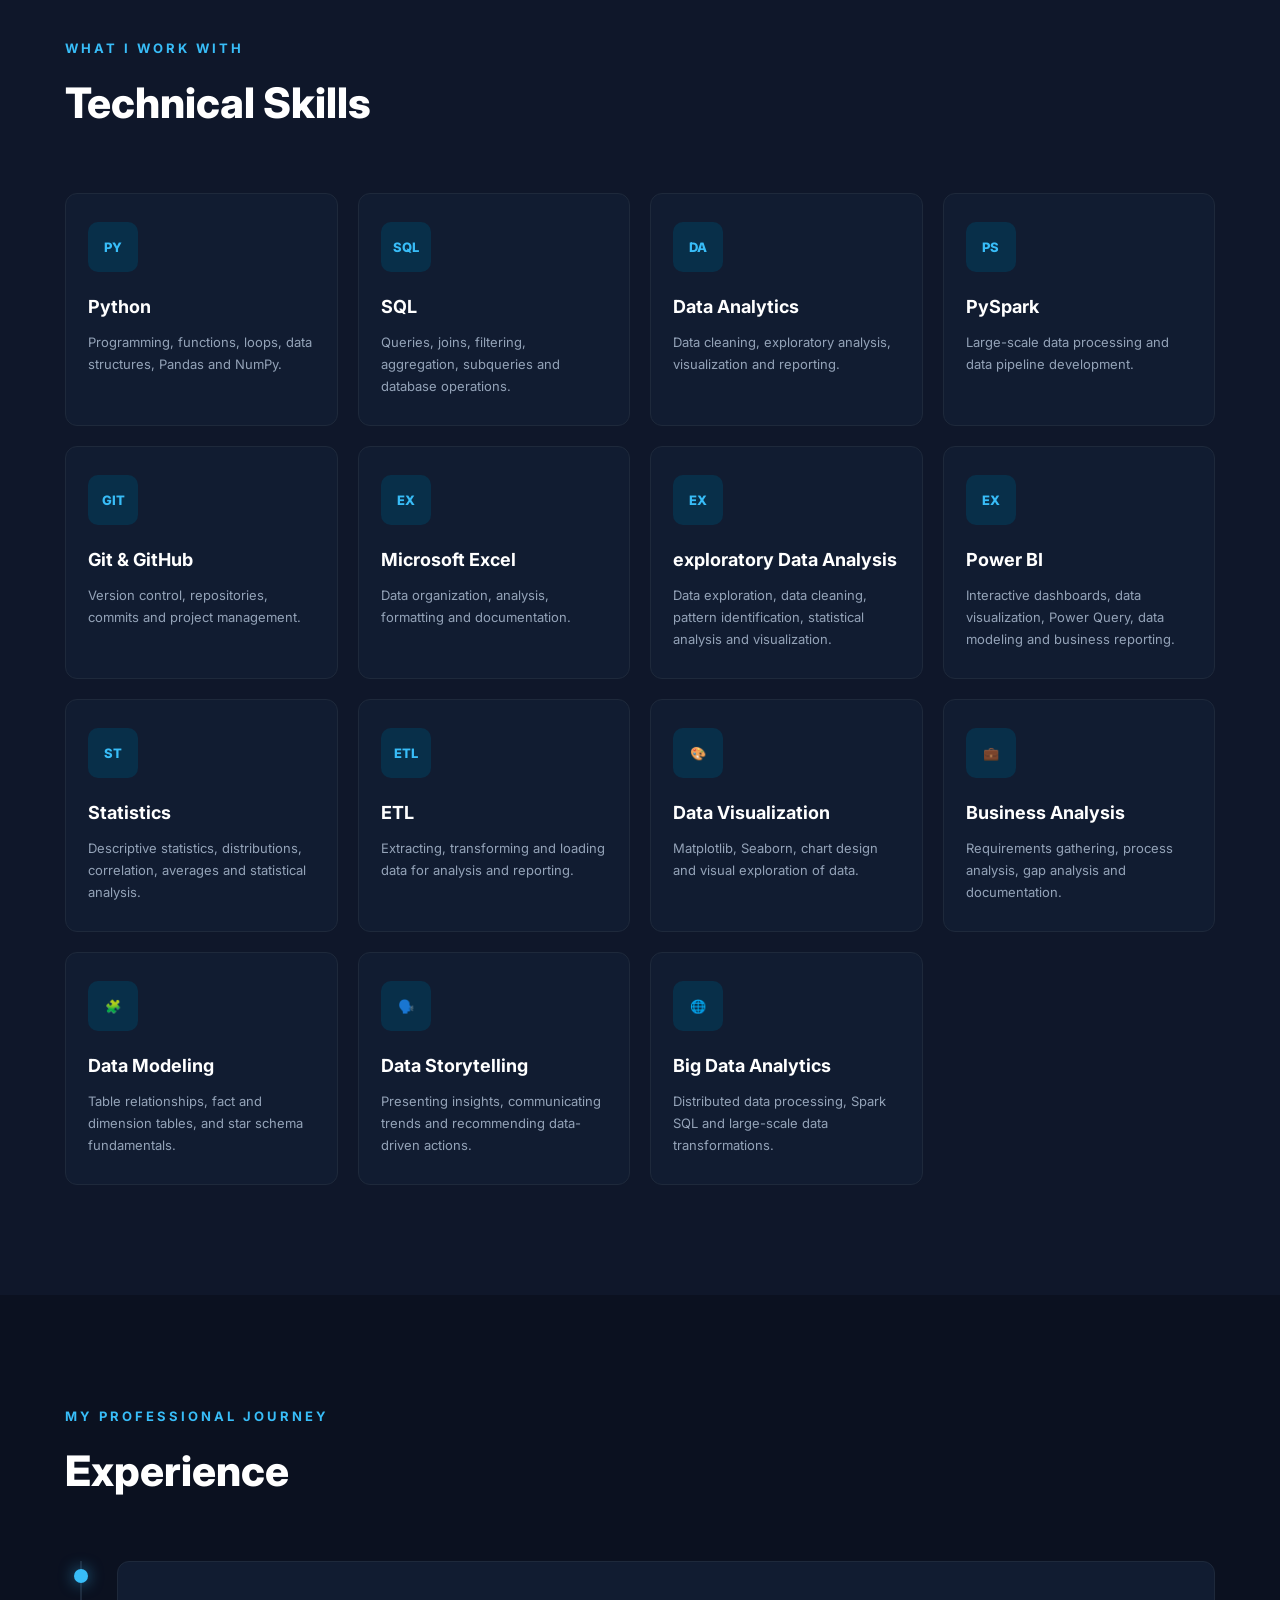
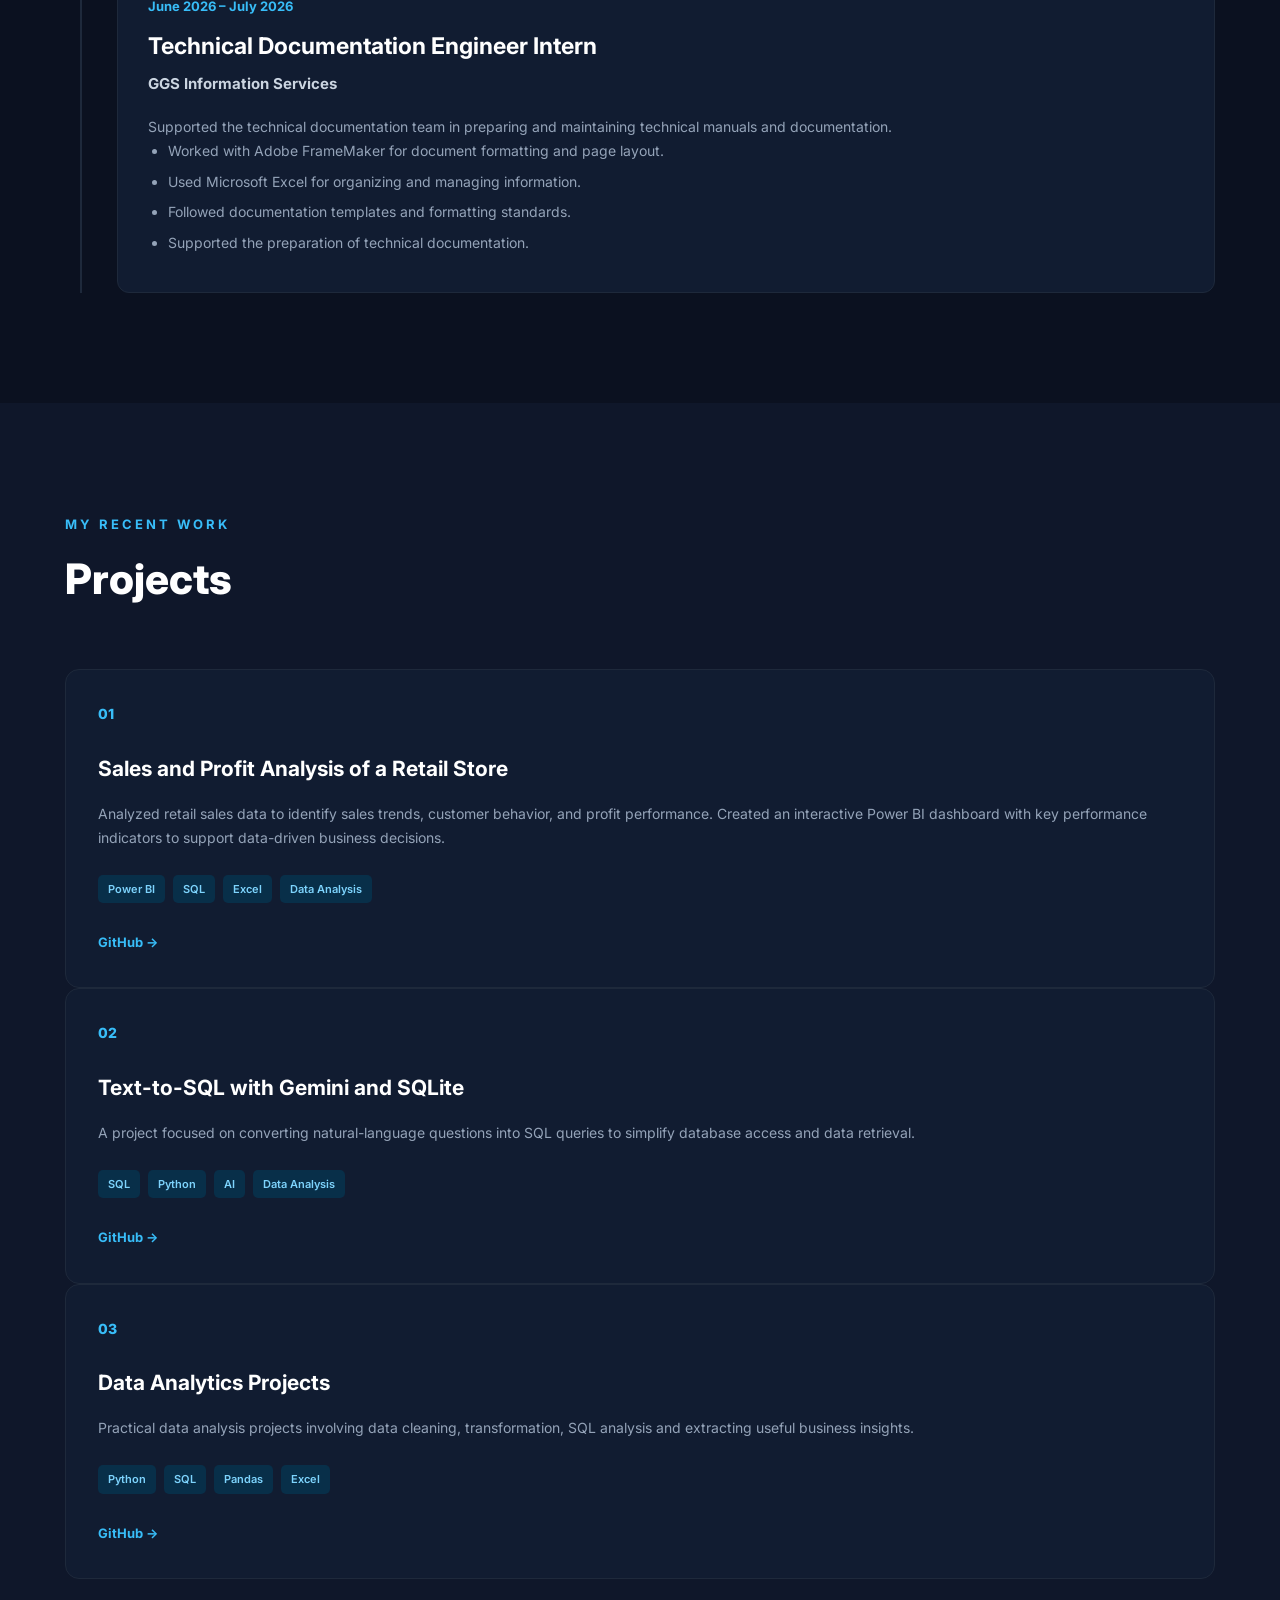
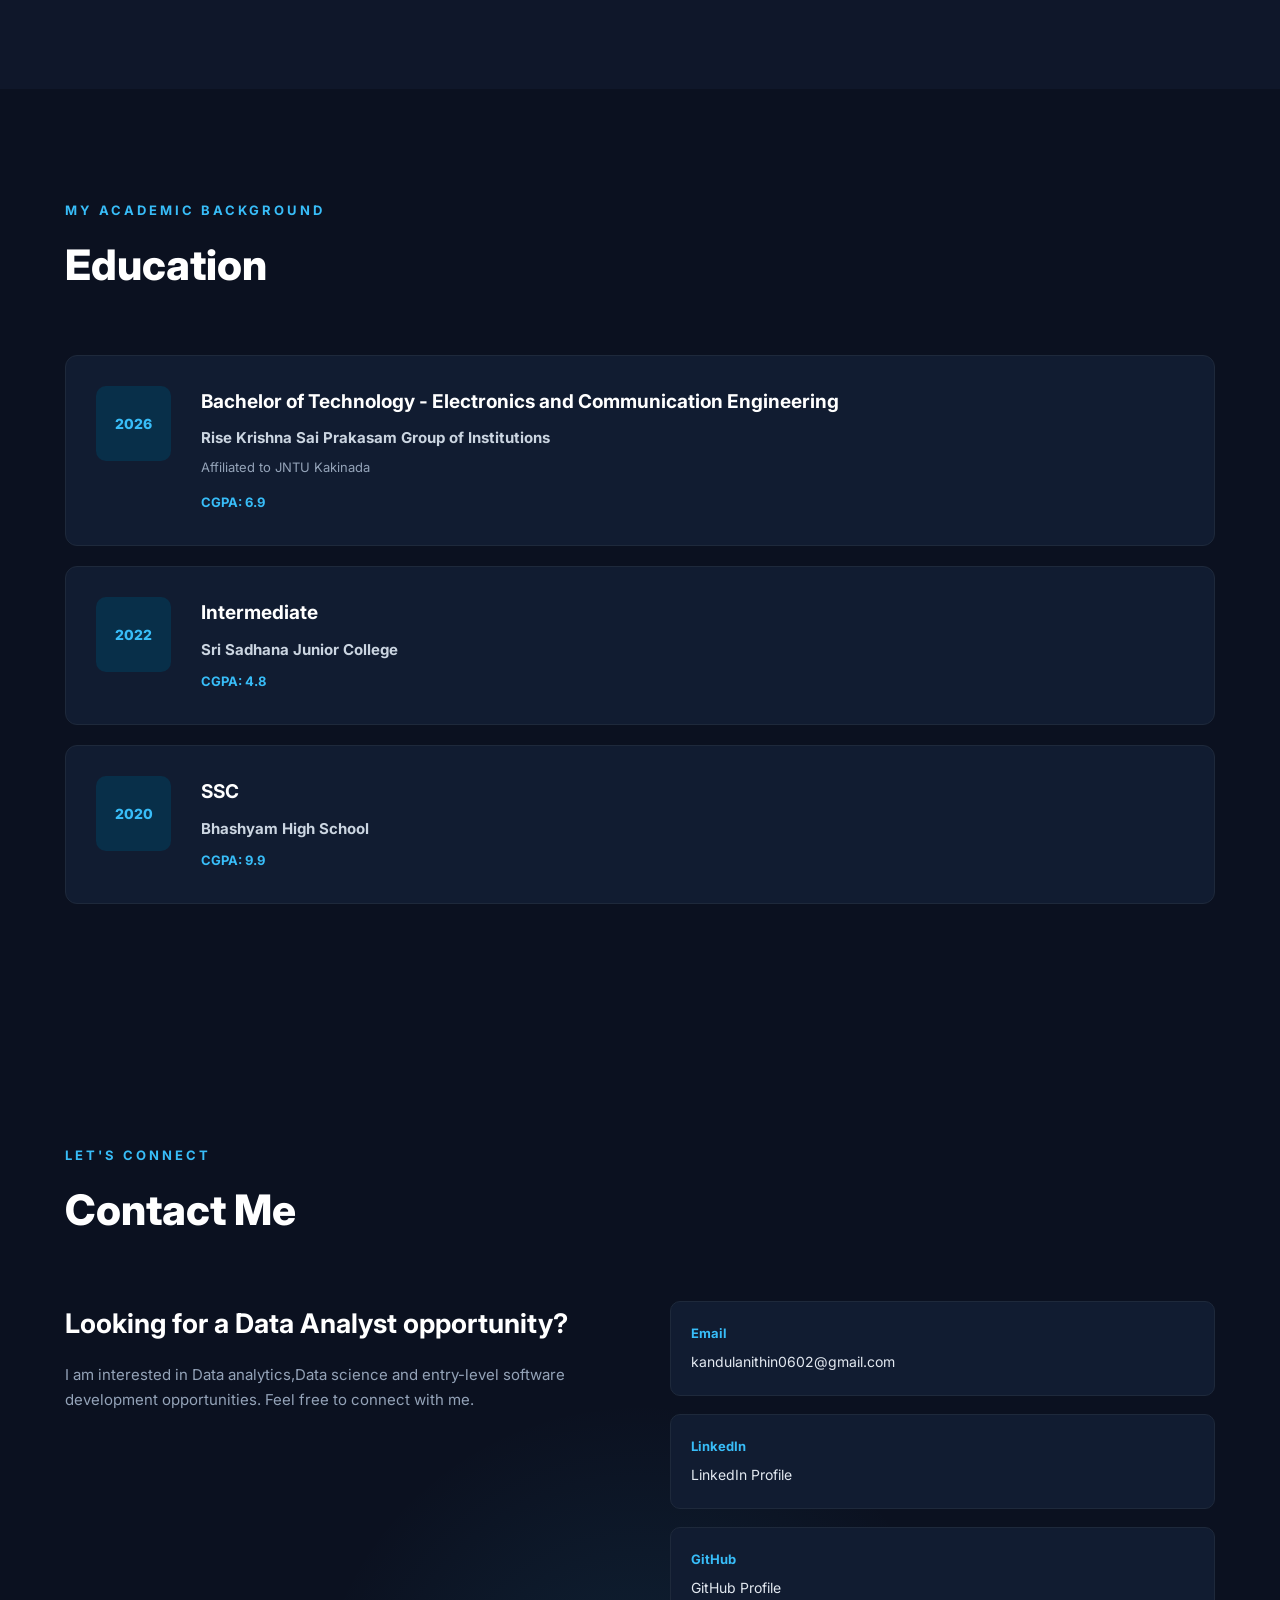
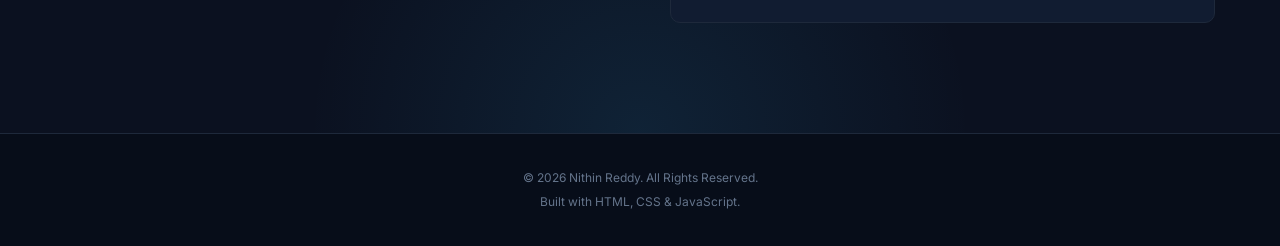
==== commit d88eee93: "adding project to portfolio" ====
--- a/index.html
+++ b/index.html
@@ -276,8 +276,42 @@
                         analysis and reporting.
                     </p>
                 </div>
-            </div>
-
+                <div class="skill-card">
+                    <div class="skill-icon">🎨</div>
+                    <h3>Data Visualization</h3>
+                    <p>
+                        Matplotlib, Seaborn, chart design and visual exploration of data.
+                    </p>
+                </div>
+                <div class="skill-card">
+                    <div class="skill-icon">💼</div>
+                    <h3>Business Analysis</h3>
+                    <p>
+                        Requirements gathering, process analysis, gap analysis and documentation.
+                    </p>
+                </div>
+                <div class="skill-card">
+                    <div class="skill-icon">🧩</div>
+                    <h3>Data Modeling</h3>
+                    <p>
+                        Table relationships, fact and dimension tables, and star schema fundamentals.
+                    </p>
+                </div>
+                <div class="skill-card">
+                    <div class="skill-icon">🗣️</div>
+                    <h3>Data Storytelling</h3>
+                    <p>
+                        Presenting insights, communicating trends and recommending data-driven actions.
+                    </p>
+                </div>
+                <div class="skill-card">
+                    <div class="skill-icon">🌐</div>
+                    <h3>Big Data Analytics</h3>
+                    <p>
+                        Distributed data processing, Spark SQL and large-scale data transformations.
+                    </p>
+                </div>
+            </div>
         </div>
 
     </section>
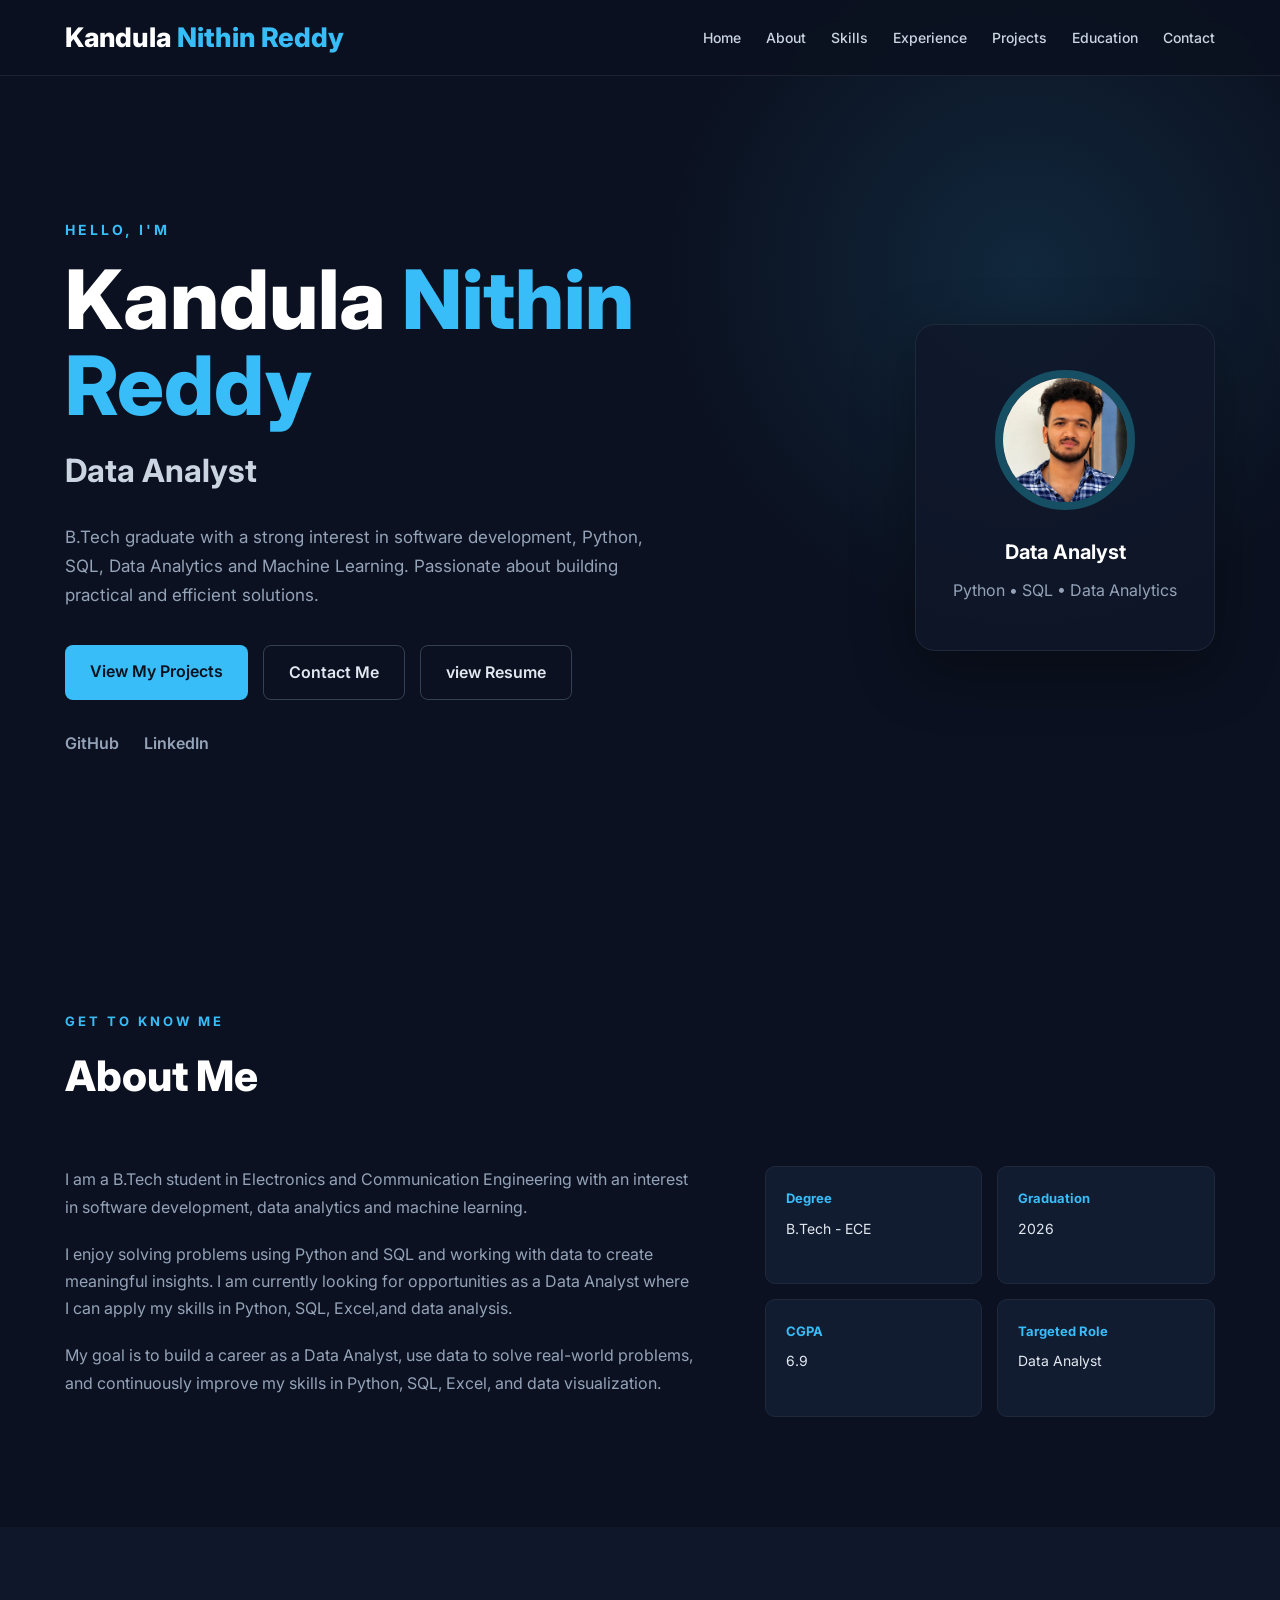
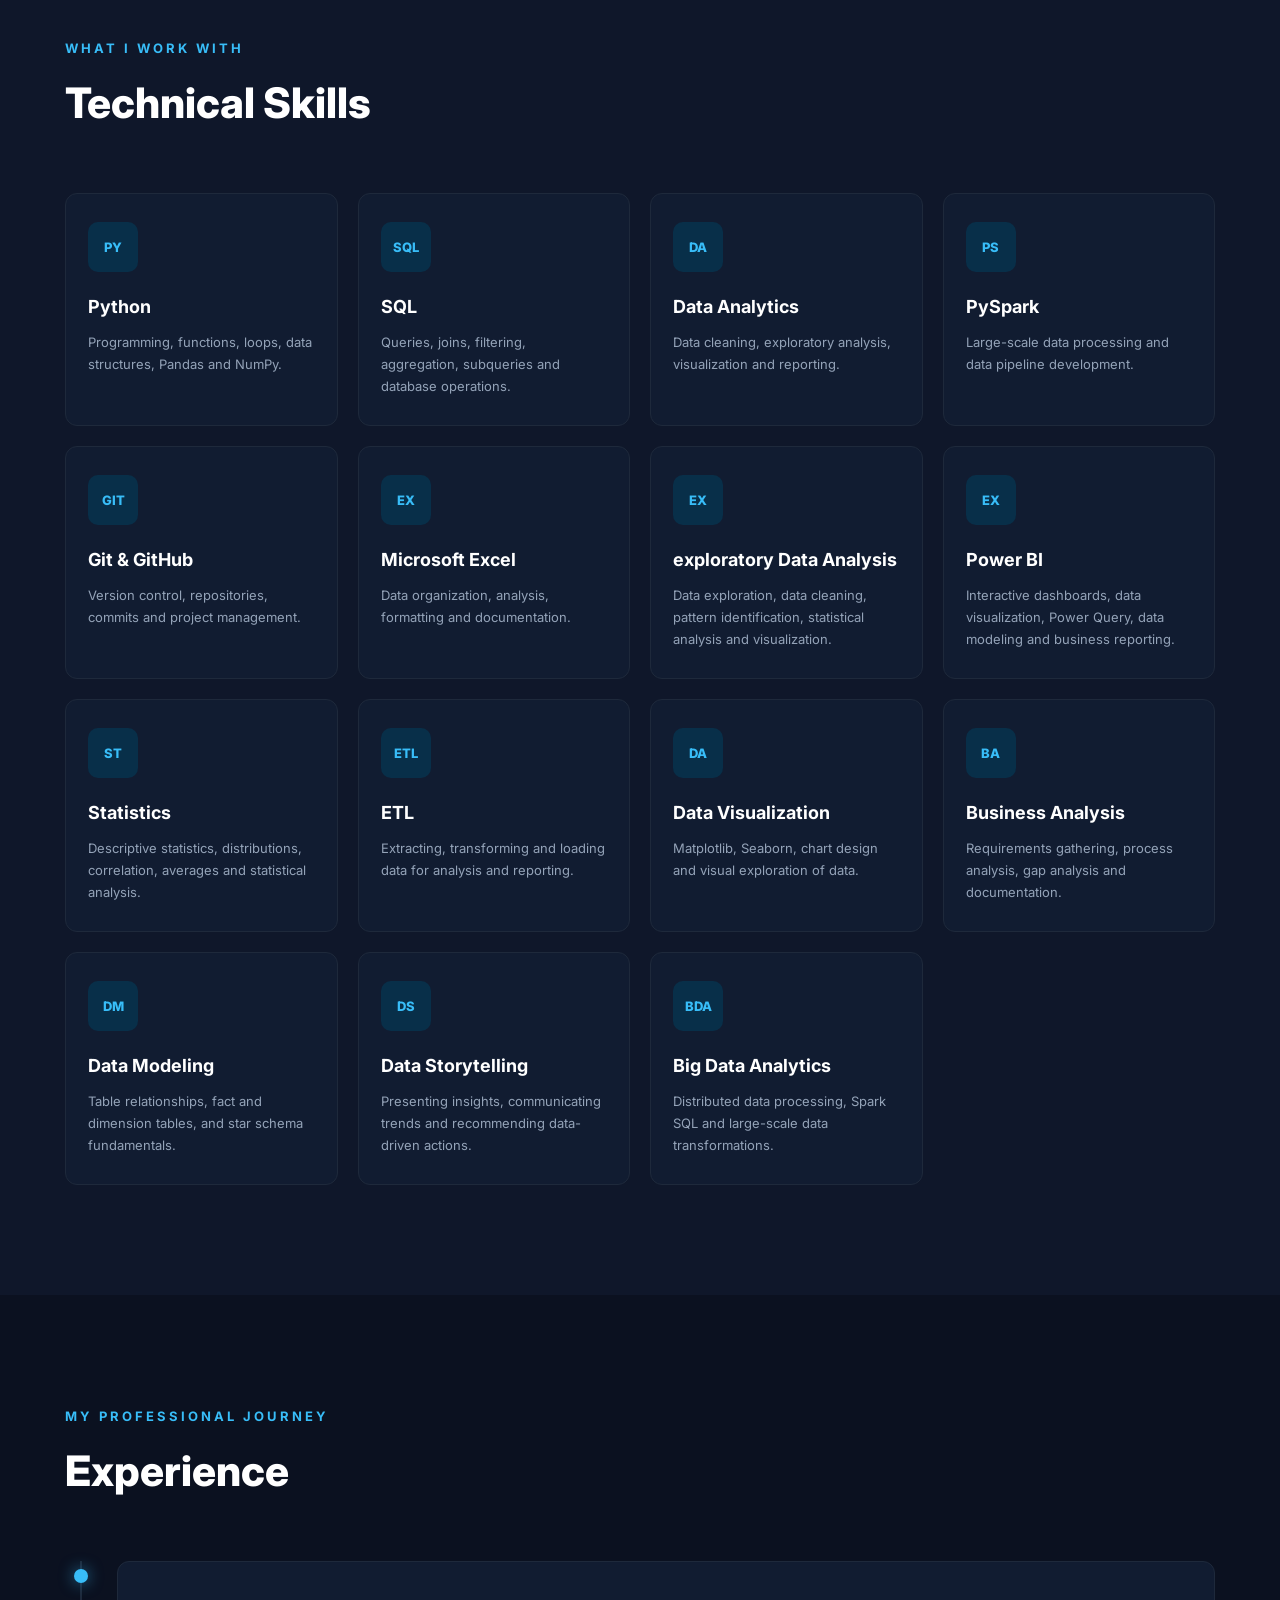
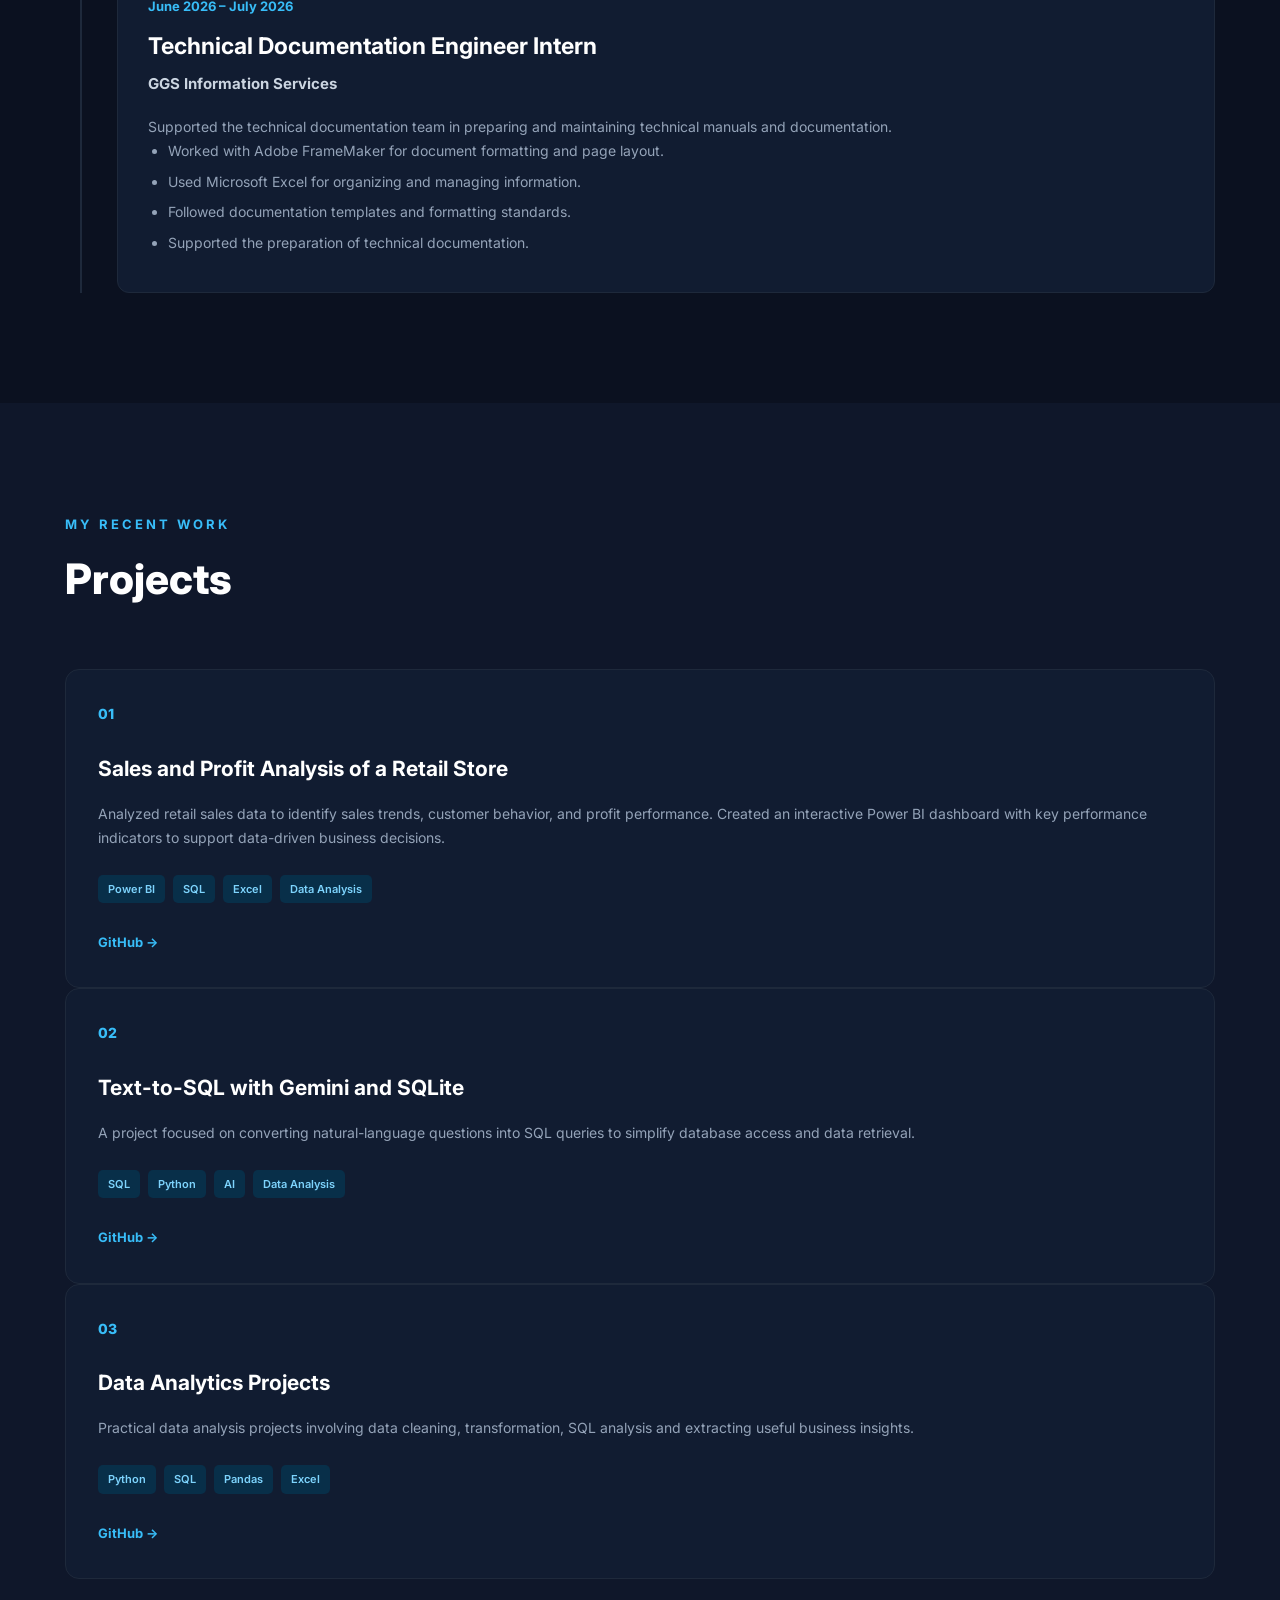
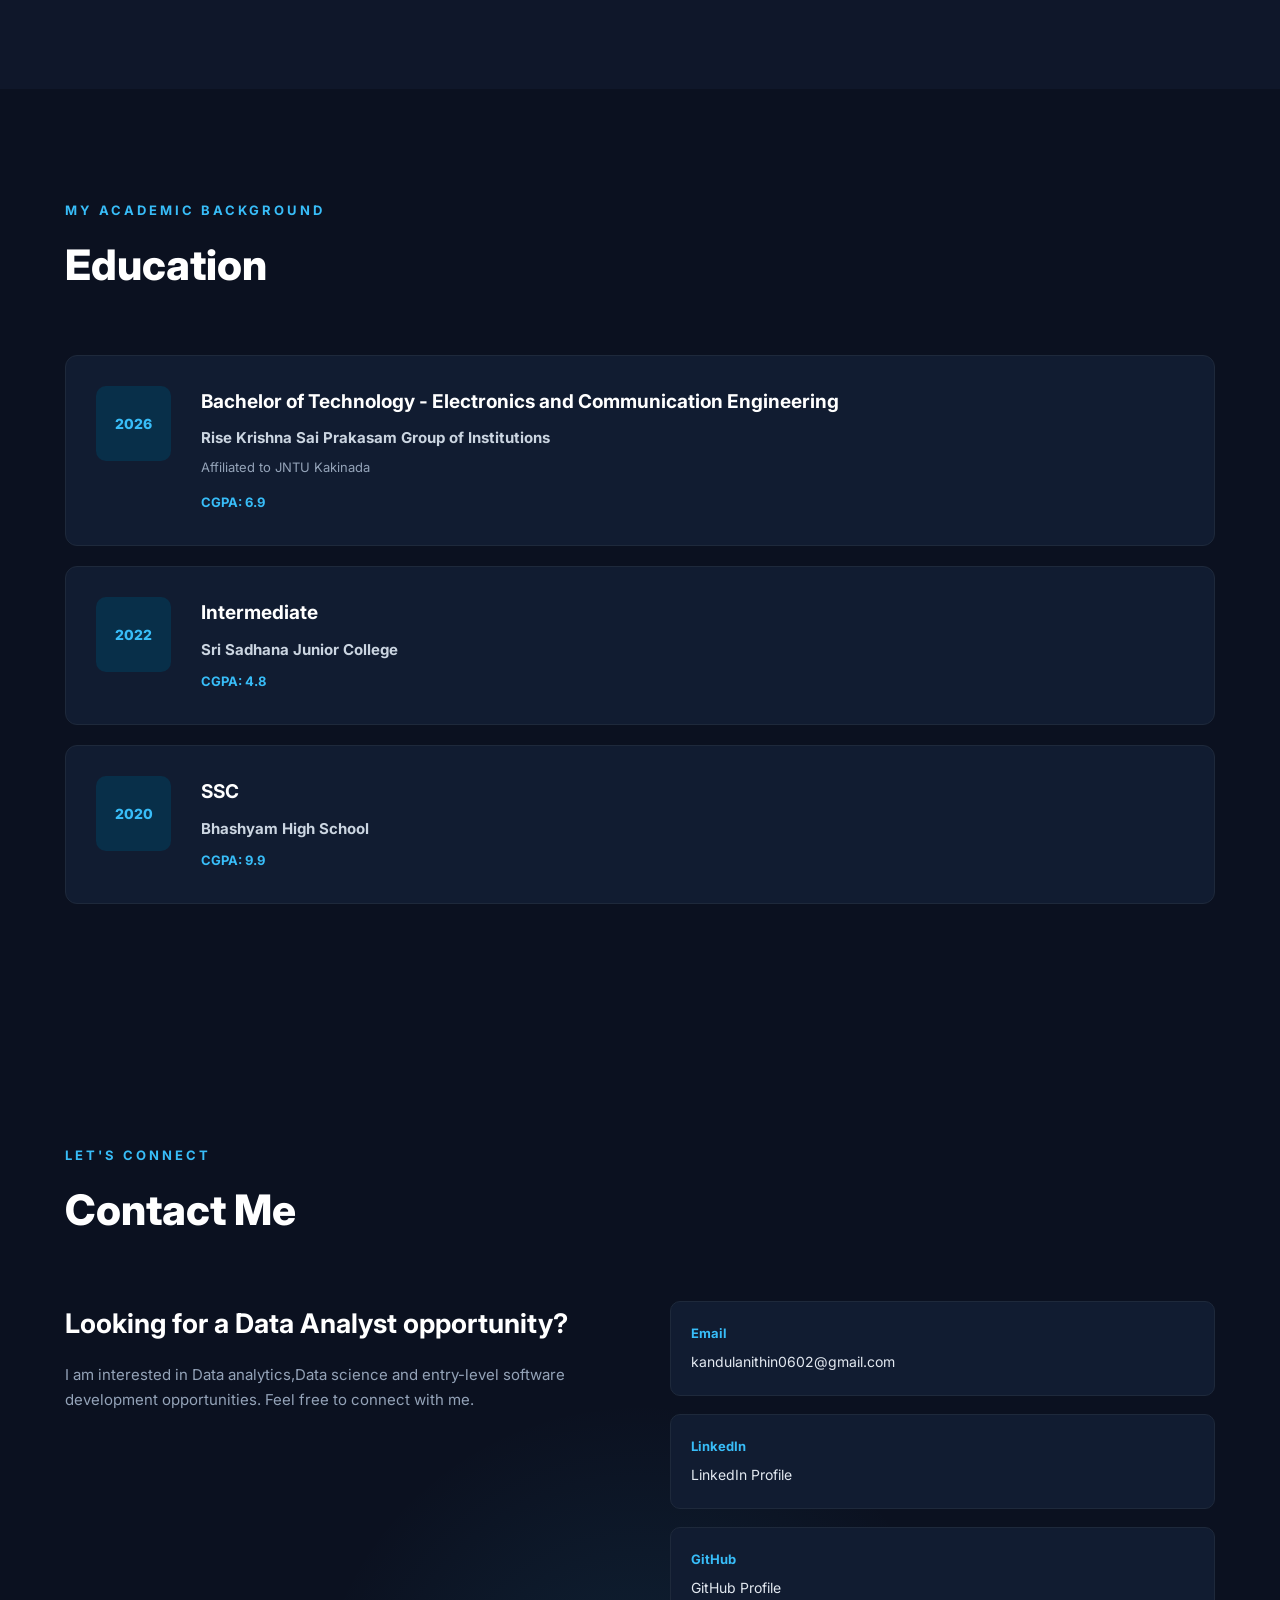
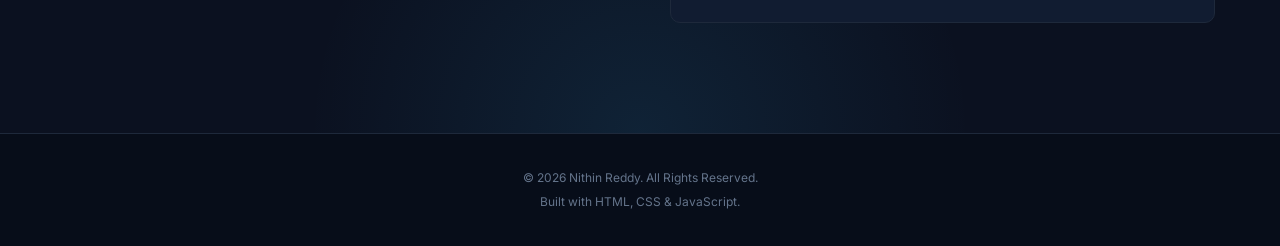
==== commit da854522: "adding skills project to portfolio" ====
--- a/index.html
+++ b/index.html
@@ -277,35 +277,35 @@
                     </p>
                 </div>
                 <div class="skill-card">
-                    <div class="skill-icon">🎨</div>
+                    <div class="skill-icon">DA</div>
                     <h3>Data Visualization</h3>
                     <p>
                         Matplotlib, Seaborn, chart design and visual exploration of data.
                     </p>
                 </div>
                 <div class="skill-card">
-                    <div class="skill-icon">💼</div>
+                    <div class="skill-icon">BA</div>
                     <h3>Business Analysis</h3>
                     <p>
                         Requirements gathering, process analysis, gap analysis and documentation.
                     </p>
                 </div>
                 <div class="skill-card">
-                    <div class="skill-icon">🧩</div>
+                    <div class="skill-icon">DM</div>
                     <h3>Data Modeling</h3>
                     <p>
                         Table relationships, fact and dimension tables, and star schema fundamentals.
                     </p>
                 </div>
                 <div class="skill-card">
-                    <div class="skill-icon">🗣️</div>
+                    <div class="skill-icon">DS</div>
                     <h3>Data Storytelling</h3>
                     <p>
                         Presenting insights, communicating trends and recommending data-driven actions.
                     </p>
                 </div>
                 <div class="skill-card">
-                    <div class="skill-icon">🌐</div>
+                    <div class="skill-icon">BDA</div>
                     <h3>Big Data Analytics</h3>
                     <p>
                         Distributed data processing, Spark SQL and large-scale data transformations.
